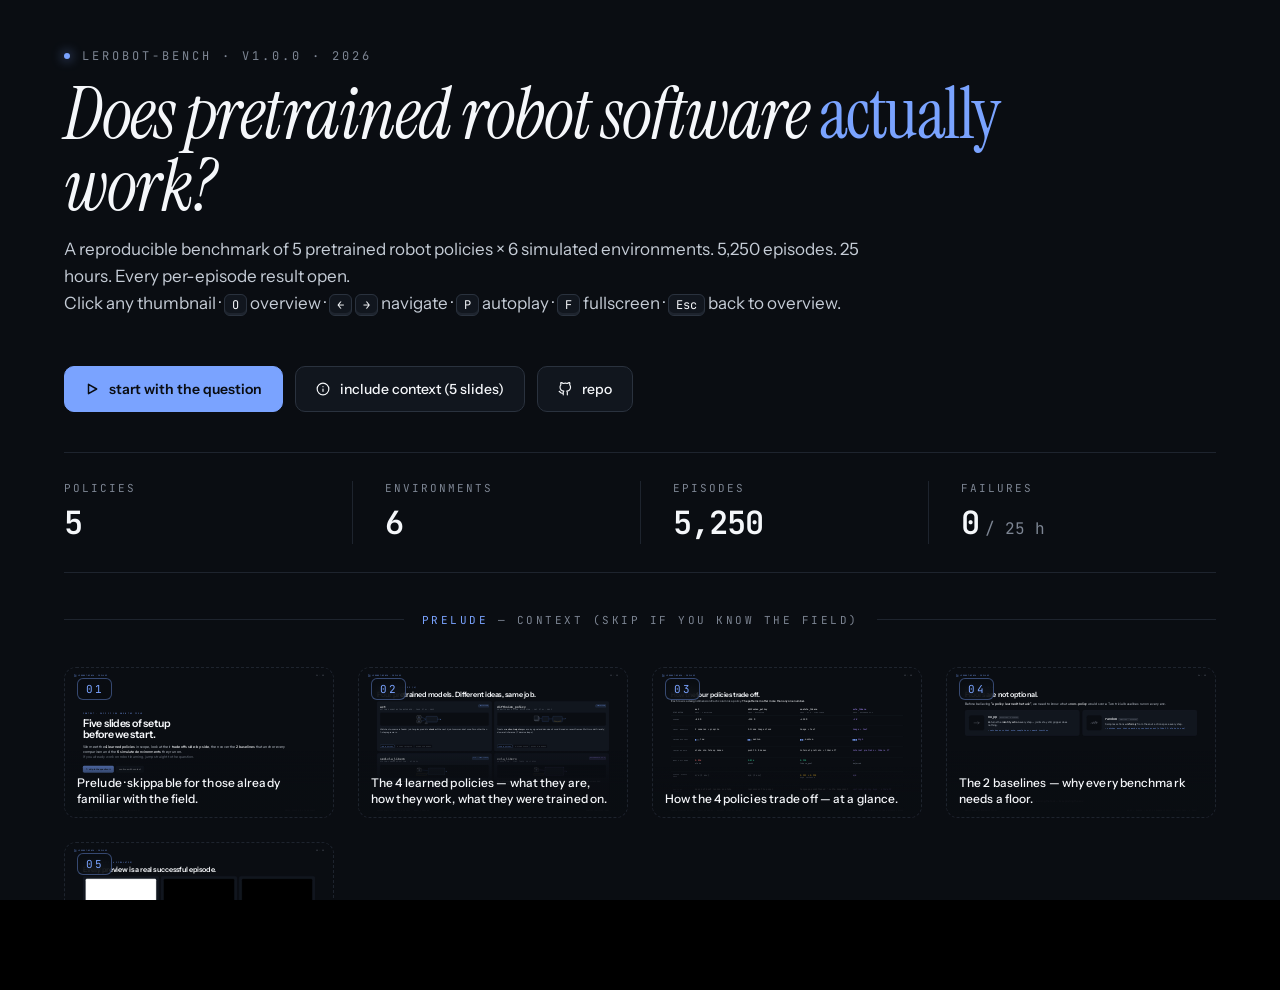
==== paper/deck/index.html @ 55d5fbb3 "docs(deck,site): apply corrected-facts ledger to public deck + site Reframe and correct claim-level " ====
<!doctype html>
<html lang="en">
<head>
<meta charset="utf-8">
<meta name="viewport" content="width=1920, initial-scale=1">
<title>lerobot-bench v1 — does pretrained robot software actually work?</title>
<meta name="description" content="A reproducible benchmark of 5 pretrained robot policies × 6 simulated environments. 5,250 episodes, 25 hours, every per-episode result open.">
<link rel="icon" href="../../docs/assets/mark.svg">
<link rel="preconnect" href="https://fonts.googleapis.com">
<link rel="preconnect" href="https://fonts.gstatic.com" crossorigin>
<link href="https://fonts.googleapis.com/css2?family=Instrument+Sans:ital,wght@0,400..700;1,400..700&family=Instrument+Serif:ital@0;1&family=JetBrains+Mono:wght@400;500;700&display=swap" rel="stylesheet">
<style>
:root{
  --bg:#0a0d12;--ink:#f5f7fa;--dim:#c5ccd6;--mute:#7d8593;
  --line:#1e242e;--line-2:#2a323e;--panel:#11161e;--panel-2:#161c26;
  --accent:#7aa3ff;--accent-soft:#5b8def;
  --ok:#34d399;--warm:#fbbf24;--fail:#f87171;--defer:#a78bfa;
  --sans:'Instrument Sans','Helvetica Neue',Arial,sans-serif;
  --serif:'Instrument Serif','Cambria',Georgia,serif;
  --mono:'JetBrains Mono','SFMono-Regular',Menlo,monospace;
}
*{box-sizing:border-box;margin:0;padding:0;-webkit-font-smoothing:antialiased;text-rendering:optimizeLegibility;}
html,body{background:#000;color:var(--ink);font-family:var(--sans);overflow:hidden;height:100%;font-weight:400;}
body{display:flex;align-items:center;justify-content:center;}

/* ============================ OVERVIEW ============================ */
#overview{position:fixed;inset:0;background:var(--bg);overflow:auto;z-index:1000;padding:48px 64px 96px;display:flex;flex-direction:column;gap:40px;}
#overview.hidden{display:none;}
.ov-head{display:flex;align-items:flex-end;justify-content:space-between;gap:48px;flex-wrap:wrap;}
.ov-head .left{display:flex;flex-direction:column;gap:14px;max-width:980px;}
.ov-eyebrow{font-family:var(--mono);font-size:12px;letter-spacing:3px;text-transform:uppercase;color:var(--mute);display:flex;align-items:center;gap:12px;}
.ov-eyebrow .dot{width:6px;height:6px;border-radius:50%;background:var(--accent);box-shadow:0 0 12px var(--accent);}
.ov-h1{font-family:var(--serif);font-style:italic;font-weight:400;font-size:72px;line-height:1.0;letter-spacing:-1.5px;color:var(--ink);}
.ov-h1 .em{font-style:normal;color:var(--accent);}
.ov-sub{font-size:17px;color:var(--dim);line-height:1.6;max-width:820px;}
.ov-sub kbd{font-family:var(--mono);font-size:12px;padding:2px 7px;border-radius:6px;border:1px solid var(--line-2);background:var(--panel);color:var(--ink);box-shadow:inset 0 -2px 0 var(--line);}
.ov-actions{display:flex;gap:12px;align-items:center;flex-wrap:wrap;}
.ov-actions .btn{font-family:var(--sans);font-weight:500;font-size:14px;padding:13px 20px;border-radius:10px;border:1px solid var(--line-2);background:var(--panel);color:var(--ink);cursor:pointer;display:inline-flex;align-items:center;gap:10px;transition:all .15s ease;text-decoration:none;}
.ov-actions .btn:hover{border-color:var(--accent);background:var(--panel-2);}
.ov-actions .btn.primary{background:var(--accent);border-color:var(--accent);color:#0a0d12;font-weight:600;}
.ov-actions .btn.primary:hover{background:#a3c0ff;border-color:#a3c0ff;}
.ov-actions .btn svg{width:14px;height:14px;}
.ov-meta{display:grid;grid-template-columns:repeat(4,minmax(0,1fr));gap:0;border-top:1px solid var(--line);border-bottom:1px solid var(--line);padding:28px 0;}
.ov-meta .cell{padding:0 32px;border-left:1px solid var(--line);display:flex;flex-direction:column;gap:6px;}
.ov-meta .cell:first-child{border-left:0;padding-left:0;}
.ov-meta .k{font-family:var(--mono);font-size:11px;letter-spacing:2px;text-transform:uppercase;color:var(--mute);}
.ov-meta .v{font-family:var(--mono);font-size:32px;font-weight:600;color:var(--ink);font-feature-settings:"tnum";letter-spacing:-1px;}
.ov-meta .v .unit{font-size:16px;color:var(--mute);font-weight:400;margin-left:6px;letter-spacing:0;}
.ov-section{display:flex;align-items:center;gap:18px;font-family:var(--mono);font-size:11px;letter-spacing:2.5px;text-transform:uppercase;color:var(--mute);}
.ov-section::before,.ov-section::after{content:"";flex:1;height:1px;background:var(--line);}
.ov-section .opt{color:var(--accent);}
.ov-grid{display:grid;grid-template-columns:repeat(5,minmax(0,1fr));gap:24px;align-content:start;}
@media (max-width:1500px){.ov-grid{grid-template-columns:repeat(4,minmax(0,1fr));}}
@media (max-width:1180px){.ov-grid{grid-template-columns:repeat(3,minmax(0,1fr));}}
@media (max-width: 820px){.ov-grid{grid-template-columns:repeat(2,minmax(0,1fr));}}
.ov-cell{position:relative;aspect-ratio:16/9;border:1px solid var(--line);border-radius:12px;overflow:hidden;background:var(--bg);cursor:pointer;padding:0;transition:transform .25s cubic-bezier(.16,1,.3,1),border-color .2s ease,box-shadow .25s ease;display:block;font-family:var(--sans);text-align:left;color:inherit;}
.ov-cell:hover{transform:translateY(-3px);border-color:var(--accent);box-shadow:0 12px 32px rgba(122,163,255,.16);}
.ov-cell:focus-visible{outline:2px solid var(--accent);outline-offset:3px;}
.ov-cell.context{border-style:dashed;}
.ov-cell.rigor{border-color:rgba(251,191,36,.45);}
.ov-frame{position:absolute;inset:0;overflow:hidden;background:var(--bg);}
.ov-inner{width:1920px;height:1080px;transform-origin:top left;pointer-events:none;will-change:transform;}
.ov-tag{position:absolute;top:10px;left:12px;z-index:2;font-family:var(--mono);font-size:11px;letter-spacing:1.5px;color:var(--ink);background:rgba(10,13,18,.78);backdrop-filter:blur(6px);padding:3px 8px;border-radius:6px;border:1px solid rgba(255,255,255,.08);}
.ov-cell.context .ov-tag{color:var(--accent);border-color:rgba(122,163,255,.4);}
.ov-cell.rigor .ov-tag{color:var(--warm);border-color:rgba(251,191,36,.4);}
.ov-cap{position:absolute;bottom:0;left:0;right:0;z-index:2;font-family:var(--sans);font-size:12px;color:var(--ink);background:linear-gradient(180deg,transparent,rgba(10,13,18,.92) 50%);padding:24px 12px 10px;line-height:1.35;letter-spacing:.1px;font-weight:500;}

/* ============================ STAGE ============================ */
#stage{position:relative;width:1920px;height:1080px;transform-origin:center center;background:var(--bg);overflow:hidden;}
.slide{position:absolute;inset:0;padding:96px 128px 112px;display:none;flex-direction:column;animation:fadeIn .4s cubic-bezier(.16,1,.3,1);}
.slide.active{display:flex;}
.slide.center{justify-content:center;}
.slide.dark{background:#000;}
@keyframes fadeIn{from{opacity:0;transform:translateY(8px);}to{opacity:1;transform:none;}}

/* chrome */
.chrome{position:absolute;top:44px;left:64px;right:64px;display:flex;align-items:center;justify-content:space-between;font-family:var(--mono);font-size:12px;color:var(--mute);letter-spacing:2px;text-transform:uppercase;z-index:5;}
.chrome .brand{display:flex;align-items:center;gap:10px;color:var(--dim);}
.chrome .brand svg{width:20px;height:20px;}
.chrome .num{font-family:var(--mono);font-size:12px;color:var(--mute);letter-spacing:2px;font-feature-settings:"tnum";}
.chrome .num .of{color:var(--line-2);margin:0 6px;}
.chrome.context .brand{color:var(--accent);}
.chrome.rigor .brand{color:var(--warm);}

/* type */
.eyebrow{font-family:var(--mono);font-size:13px;letter-spacing:4px;text-transform:uppercase;color:var(--mute);}
.eyebrow.accent{color:var(--accent);}
.eyebrow.warm{color:var(--warm);}
.h-mega{font-family:var(--serif);font-weight:400;font-style:italic;font-size:172px;line-height:.98;letter-spacing:-3px;color:var(--ink);}
.h-mega .em{font-style:normal;color:var(--accent);}
.h-1{font-family:var(--sans);font-weight:600;font-size:96px;line-height:1.03;letter-spacing:-2.5px;color:var(--ink);}
.h-2{font-family:var(--sans);font-weight:600;font-size:68px;line-height:1.08;letter-spacing:-1.5px;color:var(--ink);}
.h-3{font-family:var(--sans);font-weight:600;font-size:44px;line-height:1.15;letter-spacing:-.8px;color:var(--ink);}
.body{font-family:var(--sans);font-weight:400;font-size:24px;line-height:1.5;color:var(--dim);max-width:1200px;}
.body-lg{font-family:var(--sans);font-weight:400;font-size:32px;line-height:1.4;color:var(--dim);max-width:1500px;}
.accent{color:var(--accent);}
.warm{color:var(--warm);}
.ink{color:var(--ink);font-weight:500;}
em{color:var(--ink);font-style:normal;font-weight:500;}
.mono{font-family:var(--mono);font-feature-settings:"tnum";}
.serif-it{font-family:var(--serif);font-style:italic;font-weight:400;}

.stat-mega{font-family:var(--mono);font-size:240px;font-weight:600;line-height:.92;letter-spacing:-8px;font-feature-settings:"tnum";color:var(--ink);}
.stat-mega.fail{color:var(--fail);}
.stat-mega.ok{color:var(--ok);}

/* paired */
.pair{display:grid;grid-template-columns:1fr 1fr;gap:48px;flex:1;align-items:center;margin-top:28px;min-height:0;}
.pair .card{display:flex;flex-direction:column;align-items:center;gap:14px;min-width:0;}
.pair .card .vid-wrap,.pair .card .img-wrap{width:100%;max-width:440px;aspect-ratio:1;border-radius:14px;border:1px solid var(--line-2);background:#000;overflow:hidden;display:flex;}
.pair .card .vid-wrap.light,.pair .card .img-wrap.light{background:#fff;}
.pair .card video,.pair .card img{width:100%;height:100%;object-fit:cover;image-rendering:pixelated;image-rendering:-moz-crisp-edges;}
.pair .card .verdict{font-family:var(--mono);font-size:17px;letter-spacing:2.5px;text-transform:uppercase;color:var(--mute);}
.pair .card .verdict.ok{color:var(--ok);}
.pair .card .verdict.fail{color:var(--fail);}
.pair .card .meta{font-family:var(--mono);font-size:12px;color:var(--mute);letter-spacing:1.5px;text-align:center;}
.pair .card .stat{font-family:var(--mono);font-size:64px;font-weight:600;line-height:1;font-feature-settings:"tnum";letter-spacing:-1.5px;}
.pair .card .stat.ok{color:var(--ok);}
.pair .card .stat.fail{color:var(--fail);}

/* matrix */
.matrix-wrap{display:flex;flex:1;align-items:flex-start;gap:56px;margin-top:20px;min-height:0;}
.matrix{display:grid;grid-template-columns:230px repeat(6,80px);gap:7px;align-items:center;}
.matrix .row-label{font-family:var(--mono);font-size:14px;color:var(--dim);text-align:right;padding-right:10px;}
.matrix .col-label{font-family:var(--mono);font-size:11px;color:var(--mute);letter-spacing:1px;writing-mode:vertical-rl;transform:rotate(180deg);text-align:left;height:120px;}
.matrix .c{height:74px;border-radius:6px;background:var(--line);display:flex;align-items:center;justify-content:center;font-family:var(--mono);font-size:16px;font-weight:600;color:var(--bg);font-feature-settings:"tnum";}
.matrix .c.on{background:var(--accent);color:#0a0d12;}
.matrix .c.def{background:var(--defer);color:#0a0d12;font-size:10px;letter-spacing:1.5px;}
.matrix .c.ok{background:var(--ok);color:#0a0d12;}
.matrix .c.warm{background:var(--warm);color:#0a0d12;}
.matrix .c.fail{background:var(--fail);color:#fff;}
.matrix-key{display:flex;flex-direction:column;gap:9px;font-family:var(--mono);font-size:11px;color:var(--mute);letter-spacing:1.5px;text-transform:uppercase;}
.matrix-key .sw{display:inline-block;width:14px;height:14px;border-radius:3px;vertical-align:-2px;margin-right:8px;}

/* policy-as-function flow */
.flow{display:flex;align-items:center;justify-content:center;gap:18px;margin-top:36px;flex:1;min-height:0;}
.flow .step{display:flex;flex-direction:column;align-items:center;gap:14px;flex:0 0 240px;}
.flow .step .box{width:240px;height:180px;border:1px solid var(--line-2);border-radius:16px;background:var(--panel);display:flex;align-items:center;justify-content:center;position:relative;overflow:hidden;}
.flow .step .box svg{width:110px;height:110px;}
.flow .step .lbl{font-family:var(--mono);font-size:13px;color:var(--mute);letter-spacing:2px;text-transform:uppercase;}
.flow .step .sub{font-family:var(--mono);font-size:11px;color:var(--mute);letter-spacing:1.5px;}
.flow .arrow{font-family:var(--mono);font-size:32px;color:var(--accent);font-weight:300;}

/* code */
pre.code{font-family:var(--mono);font-size:20px;line-height:1.6;color:var(--dim);background:var(--panel);border:1px solid var(--line-2);border-radius:14px;padding:32px 40px;margin-top:24px;}
pre.code .k{color:var(--accent);}
pre.code .s{color:var(--ok);}
pre.code .c{color:var(--mute);font-style:italic;}
pre.code .v{color:var(--ink);}

/* tiles */
.tiles{display:grid;grid-template-columns:repeat(4,1fr);gap:20px;margin-top:36px;flex:1;align-content:start;min-height:0;}
.tile{background:var(--panel);border:1px solid var(--line-2);border-radius:16px;padding:30px 24px;display:flex;flex-direction:column;gap:14px;min-height:300px;transition:border-color .2s ease,transform .2s ease;}
.tile:hover{border-color:var(--accent);transform:translateY(-2px);}
.tile .icon{width:44px;height:44px;border-radius:12px;background:rgba(122,163,255,.12);border:1px solid rgba(122,163,255,.32);display:flex;align-items:center;justify-content:center;}
.tile .icon svg{width:22px;height:22px;color:var(--accent);}
.tile .name{font-family:var(--sans);font-size:21px;font-weight:600;color:var(--ink);line-height:1.2;}
.tile .desc{font-family:var(--sans);font-size:15px;color:var(--dim);line-height:1.55;}
.tile .url{font-family:var(--mono);font-size:13px;color:var(--accent);word-break:break-all;margin-top:auto;letter-spacing:.2px;}

/* foot */
.foot{position:absolute;bottom:48px;left:128px;right:128px;display:flex;justify-content:space-between;align-items:baseline;gap:24px;font-family:var(--mono);font-size:12px;color:var(--mute);letter-spacing:1px;padding-top:14px;border-top:1px solid var(--line);text-transform:uppercase;}
.foot .src{color:var(--mute);text-align:right;}

/* three-card */
.three{display:grid;grid-template-columns:repeat(3,1fr);gap:24px;margin-top:36px;flex:1;align-content:start;min-height:0;}
.three .item{display:flex;flex-direction:column;gap:12px;padding:28px 24px;background:var(--panel);border:1px solid var(--line);border-radius:14px;}
.three .item .n{font-family:var(--mono);font-size:12px;letter-spacing:3px;color:var(--accent);}
.three .item h4{font-family:var(--sans);font-size:26px;font-weight:600;color:var(--ink);line-height:1.18;letter-spacing:-.4px;}
.three .item p{font-family:var(--sans);font-size:16px;color:var(--dim);line-height:1.55;}

/* delta-table */
.delta-table{margin-top:24px;width:100%;border-collapse:collapse;}
.delta-table th{font-family:var(--mono);font-size:12px;color:var(--mute);letter-spacing:2px;text-transform:uppercase;text-align:left;padding:12px 18px;border-bottom:1px solid var(--line);font-weight:400;}
.delta-table th:last-child{text-align:right;}
.delta-table td{font-family:var(--mono);font-size:26px;color:var(--ink);padding:14px 18px;border-bottom:1px solid var(--line);font-feature-settings:"tnum";}
.delta-table td.policy{font-family:var(--mono);font-size:19px;color:var(--dim);}
.delta-table td.paper{color:var(--mute);}
.delta-table td.measured{font-weight:600;}
.delta-table td.measured.bad{color:var(--fail);}
.delta-table td.measured.warn{color:var(--warm);}
.delta-table td.measured.ok{color:var(--ok);}
.delta-table td.delta{font-family:var(--mono);font-size:19px;text-align:right;color:var(--mute);}
.delta-table tr:last-child td{border:0;}

/* controls */
#controls{position:fixed;bottom:14px;left:50%;transform:translateX(-50%);display:flex;gap:4px;align-items:center;background:rgba(10,13,18,.92);border:1px solid var(--line-2);border-radius:999px;padding:6px 10px;font-family:var(--mono);font-size:12px;color:var(--mute);z-index:100;backdrop-filter:blur(10px);}
#controls.hidden{display:none;}
#controls button{background:transparent;border:0;color:var(--mute);cursor:pointer;font-family:var(--mono);font-size:12px;padding:6px 10px;border-radius:999px;display:inline-flex;align-items:center;gap:6px;line-height:1;}
#controls button:hover{color:var(--ink);background:rgba(255,255,255,.05);}
#controls button.on{color:var(--accent);}
#controls .counter{color:var(--ink);padding:0 12px;font-feature-settings:"tnum";letter-spacing:1px;min-width:64px;text-align:center;}
#controls .sep{color:var(--line-2);}
#progress{position:fixed;top:0;left:0;height:2px;background:var(--accent);width:0%;transition:width .3s ease;z-index:101;}
#progress.hidden{display:none;}

/* fig embed */
.fig-embed{display:flex;flex:1;align-items:center;justify-content:center;margin-top:20px;background:#fafafa;border-radius:14px;padding:20px;overflow:hidden;min-height:0;}
.fig-embed img{max-width:100%;max-height:100%;object-fit:contain;}
.hero-single{flex:1;display:flex;align-items:center;justify-content:center;margin-top:20px;min-height:0;}
.hero-single img,.hero-single video{max-height:100%;max-width:100%;object-fit:contain;border-radius:14px;border:1px solid var(--line-2);image-rendering:pixelated;image-rendering:-moz-crisp-edges;}

/* terminal */
.term{background:#000;border:1px solid var(--line-2);border-radius:14px;font-family:var(--mono);font-size:20px;color:var(--ink);padding:28px 36px;margin-top:24px;}
.term .prompt{color:var(--accent);}
.term .comment{color:var(--mute);}
.term .ok{color:var(--ok);}
.term .line{margin:5px 0;line-height:1.5;}

/* split */
.split{display:grid;grid-template-columns:440px 1fr;gap:48px;flex:1;align-items:center;margin-top:24px;min-height:0;}
.split.wide{grid-template-columns:480px 1fr;}
.split .imcard{display:flex;flex-direction:column;align-items:center;gap:12px;min-width:0;}
.split .imcard .vid-wrap,.split .imcard .img-wrap{width:100%;aspect-ratio:1;border-radius:14px;border:1px solid var(--line-2);background:#000;overflow:hidden;display:flex;}
.split .imcard .vid-wrap.light,.split .imcard .img-wrap.light{background:#fff;}
.split .imcard video,.split .imcard img{width:100%;height:100%;object-fit:cover;image-rendering:pixelated;image-rendering:-moz-crisp-edges;}
.split .imcard .meta{font-family:var(--mono);font-size:12px;color:var(--mute);letter-spacing:1.5px;text-align:center;}
.split .body-block{display:flex;flex-direction:column;gap:18px;min-width:0;}
.split .bug{display:flex;flex-direction:column;gap:4px;}
.split .bug .lab{font-family:var(--mono);font-size:11px;letter-spacing:2.5px;text-transform:uppercase;}
.split .bug .lab.ok{color:var(--ok);}
.split .bug .lab.fail{color:var(--fail);}
.split .bug p{font-family:var(--sans);font-size:18px;color:var(--dim);line-height:1.5;}

/* cold open atmospheric */
.cold-bg{position:absolute;inset:0;display:grid;grid-template-columns:repeat(6,1fr);grid-template-rows:repeat(3,1fr);opacity:.09;pointer-events:none;z-index:0;}
.cold-bg img,.cold-bg video{width:100%;height:100%;object-fit:cover;image-rendering:pixelated;image-rendering:-moz-crisp-edges;filter:grayscale(.7) contrast(1.05);}
.cold-content{position:relative;z-index:1;}

.title-block{display:flex;flex-direction:column;gap:14px;flex:0 0 auto;}
.title-block .eyebrow{margin-bottom:4px;}

/* ======================= CONTEXT POLICY/ENV CARDS ======================= */
.cards-grid{display:grid;gap:18px;flex:1;align-content:start;min-height:0;}
.cards-grid.cols-2{grid-template-columns:repeat(2,1fr);}
.cards-grid.cols-3{grid-template-columns:repeat(3,1fr);}

/* policy-card (richer than card-x): top-row svg + body + footer specs */
.pcard{
  display:flex;flex-direction:column;gap:12px;
  padding:24px 22px;background:var(--panel);border:1px solid var(--line);border-radius:14px;
  min-height:0;
}
.pcard .pcard-top{display:flex;align-items:flex-start;justify-content:space-between;gap:12px;}
.pcard .pcard-top .label{display:flex;flex-direction:column;gap:4px;}
.pcard .name{font-family:var(--mono);font-size:21px;color:var(--ink);font-weight:600;letter-spacing:-.2px;}
.pcard .sub{font-family:var(--mono);font-size:11px;color:var(--mute);letter-spacing:1.5px;text-transform:uppercase;}
.pcard .tag{font-family:var(--mono);font-size:9px;letter-spacing:1.5px;text-transform:uppercase;padding:3px 7px;border-radius:4px;background:rgba(122,163,255,.12);color:var(--accent);border:1px solid rgba(122,163,255,.3);white-space:nowrap;}
.pcard .tag.def{background:rgba(167,139,250,.12);color:var(--defer);border-color:rgba(167,139,250,.3);}
.pcard .tag.base{background:rgba(125,133,147,.12);color:var(--mute);border-color:rgba(125,133,147,.3);}
.pcard .arch{
  display:flex;align-items:center;justify-content:center;gap:8px;
  background:var(--bg);border:1px solid var(--line);border-radius:10px;
  padding:10px 14px;height:96px;
}
.pcard .arch svg{height:100%;width:auto;max-width:100%;}
.pcard p{font-family:var(--sans);font-size:15px;color:var(--dim);line-height:1.5;}
.pcard p .ink{color:var(--ink);font-weight:500;}
.pcard .specs{display:flex;gap:8px;flex-wrap:wrap;margin-top:auto;}
.pcard .specs span{font-family:var(--mono);font-size:10px;color:var(--mute);letter-spacing:1px;padding:3px 8px;border-radius:4px;background:var(--bg);border:1px solid var(--line);}
.pcard .specs span.hi{color:var(--accent);border-color:rgba(122,163,255,.3);}

/* baseline card — simpler, no arch diagram */
.bcard{
  display:flex;gap:24px;align-items:center;
  padding:32px 28px;background:var(--panel);border:1px solid var(--line);border-radius:14px;
}
.bcard .icon{
  flex:0 0 110px;height:110px;border-radius:14px;background:var(--bg);
  display:flex;align-items:center;justify-content:center;border:1px solid var(--line);
}
.bcard .icon svg{width:64px;height:64px;color:var(--mute);}
.bcard .right{display:flex;flex-direction:column;gap:8px;min-width:0;}
.bcard .top{display:flex;align-items:baseline;gap:12px;flex-wrap:wrap;}
.bcard .name{font-family:var(--mono);font-size:24px;color:var(--ink);font-weight:600;}
.bcard .tag{font-family:var(--mono);font-size:9px;letter-spacing:1.5px;text-transform:uppercase;padding:2px 7px;border-radius:4px;background:rgba(125,133,147,.15);color:var(--mute);border:1px solid rgba(125,133,147,.3);}
.bcard p{font-family:var(--sans);font-size:18px;color:var(--dim);line-height:1.5;max-width:760px;}
.bcard .why{font-family:var(--mono);font-size:13px;color:var(--accent);letter-spacing:.3px;}

/* env card — video + below text */
.ecard{
  display:flex;flex-direction:column;gap:10px;
  padding:18px 18px;background:var(--panel);border:1px solid var(--line);border-radius:14px;
  min-height:0;
}
.ecard .vid-thumb{width:100%;aspect-ratio:1;border-radius:10px;border:1px solid var(--line-2);background:#000;overflow:hidden;display:flex;}
.ecard .vid-thumb.light{background:#fff;}
.ecard .vid-thumb video,.ecard .vid-thumb img{width:100%;height:100%;object-fit:cover;image-rendering:pixelated;image-rendering:-moz-crisp-edges;}
.ecard .head{display:flex;align-items:baseline;justify-content:space-between;gap:8px;}
.ecard .name{font-family:var(--mono);font-size:18px;color:var(--ink);font-weight:600;letter-spacing:-.2px;}
.ecard .meta{font-family:var(--mono);font-size:10px;color:var(--mute);letter-spacing:1.5px;text-transform:uppercase;}
.ecard p{font-family:var(--sans);font-size:14px;color:var(--dim);line-height:1.5;}
.ecard p .ink{color:var(--ink);font-weight:500;}

/* methodology audit list */
.audit-list{display:flex;flex-direction:column;gap:10px;flex:1;align-content:start;min-height:0;overflow:hidden;}
.audit{
  display:flex;gap:14px;align-items:flex-start;
  padding:14px 18px;background:var(--panel);border:1px solid var(--line);border-radius:12px;
}
.audit .glyph{
  flex:0 0 28px;height:28px;border-radius:50%;display:flex;align-items:center;justify-content:center;
  font-family:var(--mono);font-size:15px;font-weight:600;margin-top:2px;
}
.audit.ok .glyph{background:rgba(52,211,153,.15);color:var(--ok);border:1px solid rgba(52,211,153,.3);}
.audit.warn .glyph{background:rgba(251,191,36,.15);color:var(--warm);border:1px solid rgba(251,191,36,.3);}
.audit .body-block{flex:1;min-width:0;display:flex;flex-direction:column;gap:3px;}
.audit .lab{font-family:var(--mono);font-size:10px;letter-spacing:1.8px;text-transform:uppercase;color:var(--mute);}
.audit h5{font-family:var(--sans);font-size:16px;color:var(--ink);font-weight:600;line-height:1.22;}
.audit p{font-family:var(--sans);font-size:13px;color:var(--dim);line-height:1.45;}

/* scatter */
.scatter-wrap{display:flex;flex:1;align-items:center;justify-content:center;margin-top:20px;min-height:0;}

/* ============ tradeoff comparison table (slide C3) ============ */
.tradeoff-table{
  margin-top:20px;width:100%;border-collapse:separate;border-spacing:0;
  font-family:var(--mono);flex:1;min-height:0;
  table-layout:fixed;
}
.tradeoff-table thead th{
  font-weight:400;letter-spacing:1.5px;text-transform:uppercase;color:var(--mute);
  padding:14px 14px;border-bottom:1px solid var(--line-2);text-align:left;font-size:11px;
  vertical-align:bottom;
}
.tradeoff-table thead th.dim-h{width:160px;}
.tradeoff-table thead th.policy-h{
  color:var(--ink);font-family:var(--mono);font-weight:600;font-size:15px;letter-spacing:-.2px;
  text-transform:none;
}
.tradeoff-table thead th.policy-h .y{color:var(--mute);font-weight:400;font-size:10px;letter-spacing:1.5px;text-transform:uppercase;display:block;margin-top:4px;}
.tradeoff-table thead th.policy-h.def{color:var(--defer);}
.tradeoff-table tbody td{
  padding:14px 14px;border-bottom:1px solid var(--line);
  font-size:15px;color:var(--ink);font-family:var(--mono);vertical-align:top;
}
.tradeoff-table tbody td.dim{
  color:var(--mute);font-size:10px;letter-spacing:2px;text-transform:uppercase;
  font-family:var(--mono);padding-top:18px;
}
.tradeoff-table tbody td .num{font-family:var(--mono);font-feature-settings:"tnum";}
.tradeoff-table tbody td .lo{color:var(--mute);font-size:13px;display:block;margin-top:2px;}
.tradeoff-table tbody td.v-ok{color:var(--ok);}
.tradeoff-table tbody td.v-warm{color:var(--warm);}
.tradeoff-table tbody td.v-fail{color:var(--fail);}
.tradeoff-table tbody td.v-def{color:var(--defer);font-style:italic;}
.tradeoff-table tbody td.v-mute{color:var(--mute);font-style:italic;}
.tradeoff-table tbody tr:last-child td{border:0;}

/* cost bars in the tradeoff table */
.cost-bar{display:inline-flex;gap:3px;vertical-align:middle;margin-right:8px;}
.cost-bar i{width:8px;height:14px;border-radius:1px;background:var(--line-2);}
.cost-bar i.on{background:var(--accent);}
</style>
</head>
<body>

<!--
  ╔══════════════════════════════════════════════════════════════════════════╗
  ║  REUSABLE POLICY-DIAGRAM PRIMITIVES                                       ║
  ║  See docs/POLICY_DIAGRAM_GUIDE.md for how to add a new policy.            ║
  ║  Each symbol below has its own viewBox; use it via <use href="#prim-X"   ║
  ║  x=… y=… width=… height=…/>.                                              ║
  ╚══════════════════════════════════════════════════════════════════════════╝
-->
<svg style="position:absolute;width:0;height:0;overflow:hidden" aria-hidden="true">
  <defs>
    <marker id="pa" viewBox="0 0 8 8" refX="5" refY="4" markerWidth="6" markerHeight="6" orient="auto">
      <path d="M0 0L8 4L0 8z" fill="#7aa3ff"/>
    </marker>

    <!-- camera (single eye) — input modality: vision -->
    <symbol id="prim-camera" viewBox="0 0 50 50">
      <g stroke="#c5ccd6" stroke-width="1.6" fill="none" stroke-linecap="round" stroke-linejoin="round">
        <rect x="3" y="10" width="44" height="32" rx="4"/>
        <path d="M16 10l3-5h12l3 5"/>
        <circle cx="25" cy="26" r="7"/>
        <circle cx="25" cy="26" r="3.5" fill="#7aa3ff" stroke="none"/>
      </g>
    </symbol>

    <!-- camera stack (3 stacked frames) — vision with temporal window -->
    <symbol id="prim-camera-stack" viewBox="0 0 50 50">
      <g stroke="#c5ccd6" stroke-width="1.4" fill="#11161e">
        <rect x="14" y="14" width="32" height="32" rx="3"/>
        <rect x="10" y="10" width="32" height="32" rx="3"/>
        <rect x="6"  y="6"  width="32" height="32" rx="3"/>
      </g>
      <circle cx="22" cy="22" r="4" fill="#7aa3ff" stroke="none"/>
    </symbol>

    <!-- language bubble — modality: NL goal -->
    <symbol id="prim-language" viewBox="0 0 100 24">
      <rect x="0" y="0" width="100" height="24" rx="6" fill="#11161e" stroke="#fbbf24" stroke-width="1.2"/>
      <text x="50" y="16" text-anchor="middle" font-family="Instrument Serif" font-size="11" fill="#fbbf24" font-style="italic">"task instruction"</text>
    </symbol>

    <!-- generic transformer block (encoder + decoder) -->
    <symbol id="prim-transformer" viewBox="0 0 120 60">
      <rect x="0" y="0" width="120" height="60" rx="9" fill="#11161e" stroke="#7aa3ff" stroke-width="1.4"/>
      <text x="60" y="26" text-anchor="middle" font-family="Instrument Sans" font-size="13" font-weight="600" fill="#f5f7fa">transformer</text>
      <text x="60" y="44" text-anchor="middle" font-family="JetBrains Mono" font-size="10" fill="#c5ccd6">enc + dec</text>
    </symbol>

    <!-- VLA block (ViT + LM + action head) -->
    <symbol id="prim-vit-lm" viewBox="0 0 160 70">
      <rect x="0" y="0" width="160" height="70" rx="10" fill="#11161e" stroke="#7aa3ff" stroke-width="1.4"/>
      <text x="80" y="30" text-anchor="middle" font-family="Instrument Sans" font-size="14" font-weight="600" fill="#f5f7fa">VLA</text>
      <text x="80" y="50" text-anchor="middle" font-family="JetBrains Mono" font-size="9" fill="#7d8593">ViT + LM + action head</text>
    </symbol>

    <!-- VLA block — large variant (use for XVLA, pi-family) -->
    <symbol id="prim-vit-lm-lg" viewBox="0 0 180 80">
      <rect x="0" y="0" width="180" height="80" rx="12" fill="#11161e" stroke="#a78bfa" stroke-width="1.6"/>
      <text x="90" y="34" text-anchor="middle" font-family="Instrument Sans" font-size="16" font-weight="700" fill="#f5f7fa">VLA-XL</text>
      <text x="90" y="54" text-anchor="middle" font-family="JetBrains Mono" font-size="9" fill="#a78bfa">larger backbone</text>
      <text x="90" y="70" text-anchor="middle" font-family="JetBrains Mono" font-size="8" fill="#7d8593">action head w/ chunked layout</text>
    </symbol>

    <!-- diffusion conditional U-Net with denoise loop -->
    <symbol id="prim-diffusion" viewBox="0 0 110 64">
      <rect x="0" y="0" width="110" height="64" rx="9" fill="#11161e" stroke="#7aa3ff" stroke-width="1.4"/>
      <text x="55" y="24" text-anchor="middle" font-family="Instrument Sans" font-size="12" font-weight="600" fill="#f5f7fa">cond. U-Net</text>
      <text x="55" y="40" text-anchor="middle" font-family="JetBrains Mono" font-size="9" fill="#7d8593">denoise · T steps</text>
      <path d="M12 52 Q55 64 98 52" stroke="#fbbf24" stroke-width="1.4" fill="none" marker-end="url(#pa)"/>
    </symbol>

    <!-- action chunk output -->
    <symbol id="prim-action-chunk" viewBox="0 0 70 36">
      <g font-family="JetBrains Mono" font-size="13" fill="#7aa3ff">
        <text x="2" y="16">a₁</text>
        <text x="20" y="16">a₂</text>
        <text x="38" y="16">…</text>
        <text x="52" y="16">aₖ</text>
      </g>
      <text x="35" y="32" text-anchor="middle" font-family="JetBrains Mono" font-size="9" fill="#7d8593">chunk</text>
    </symbol>

    <!-- action trajectory output -->
    <symbol id="prim-action-traj" viewBox="0 0 50 36">
      <text x="25" y="16" text-anchor="middle" font-family="JetBrains Mono" font-size="13" fill="#7aa3ff">a₁..ₖ</text>
      <text x="25" y="32" text-anchor="middle" font-family="JetBrains Mono" font-size="9" fill="#7d8593">trajectory</text>
    </symbol>

    <!-- proprioception input (joint angles) -->
    <symbol id="prim-proprio" viewBox="0 0 60 30">
      <g stroke="#c5ccd6" stroke-width="1.4" fill="none" stroke-linecap="round">
        <rect x="2" y="12" width="20" height="6" rx="2"/>
        <line x1="26" y1="15" x2="58" y2="15" stroke-dasharray="3 3"/>
      </g>
      <text x="30" y="28" text-anchor="middle" font-family="JetBrains Mono" font-size="9" fill="#7d8593">proprio</text>
    </symbol>

    <!-- brand chrome-mark (chart-bar) — hoisted, reused in .brand headers -->
    <symbol id="chrome-mark" viewBox="0 0 128 128" fill="none" stroke="currentColor" stroke-width="10" stroke-linecap="round" stroke-linejoin="round"><rect x="6" y="6" width="116" height="116" rx="22"/><line x1="34" y1="92" x2="34" y2="74"/><line x1="64" y1="92" x2="64" y2="58"/><line x1="94" y1="92" x2="94" y2="42"/></symbol>
  </defs>
</svg>

<!-- ============================================================== -->
<!-- OVERVIEW -->
<!-- ============================================================== -->
<div id="overview">
  <header class="ov-head">
    <div class="left">
      <div class="ov-eyebrow"><span class="dot"></span>lerobot-bench · v1.0.0 · 2026</div>
      <h1 class="ov-h1">Does pretrained robot software <span class="em">actually</span> work?</h1>
      <div class="ov-sub">
        A reproducible benchmark of 5 pretrained robot policies × 6 simulated environments.
        5,250 episodes. 25 hours. Every per-episode result open.<br>
        Click any thumbnail · <kbd>O</kbd> overview · <kbd>←</kbd> <kbd>→</kbd> navigate · <kbd>P</kbd> autoplay · <kbd>F</kbd> fullscreen · <kbd>Esc</kbd> back to overview.
      </div>
    </div>
    <div class="ov-actions">
      <button class="btn primary" id="enterMainBtn">
        <svg viewBox="0 0 24 24" fill="none" stroke="currentColor" stroke-width="2.5" stroke-linecap="round" stroke-linejoin="round"><polygon points="6 4 20 12 6 20 6 4"/></svg>
        start with the question
      </button>
      <button class="btn" id="enterContextBtn">
        <svg viewBox="0 0 24 24" fill="none" stroke="currentColor" stroke-width="2" stroke-linecap="round" stroke-linejoin="round"><circle cx="12" cy="12" r="10"/><path d="M12 16v-4"/><path d="M12 8h.01"/></svg>
        include context (5 slides)
      </button>
      <a class="btn" href="https://github.com/thrmnn/lerobot-bench" target="_blank" rel="noopener">
        <svg viewBox="0 0 24 24" fill="none" stroke="currentColor" stroke-width="2" stroke-linecap="round" stroke-linejoin="round"><path d="M9 19c-5 1.5-5-2.5-7-3m14 6v-3.87a3.37 3.37 0 0 0-.94-2.61c3.14-.35 6.44-1.54 6.44-7A5.44 5.44 0 0 0 20 4.77 5.07 5.07 0 0 0 19.91 1S18.73.65 16 2.48a13.38 13.38 0 0 0-7 0C6.27.65 5.09 1 5.09 1A5.07 5.07 0 0 0 5 4.77a5.44 5.44 0 0 0-1.5 3.78c0 5.42 3.3 6.61 6.44 7A3.37 3.37 0 0 0 9 18.13V22"/></svg>
        repo
      </a>
    </div>
  </header>

  <div class="ov-meta">
    <div class="cell"><span class="k">policies</span><span class="v">5</span></div>
    <div class="cell"><span class="k">environments</span><span class="v">6</span></div>
    <div class="cell"><span class="k">episodes</span><span class="v">5,250</span></div>
    <div class="cell"><span class="k">failures</span><span class="v">0<span class="unit">/ 25 h</span></span></div>
  </div>

  <div class="ov-section"><span><span class="opt">prelude</span> — context (skip if you know the field)</span></div>
  <div class="ov-grid" id="ovContextGrid"></div>

  <div class="ov-section"><span>the talk</span></div>
  <div class="ov-grid" id="ovMainGrid"></div>

  <div class="ov-section"><span>supplementary — technical depth + outro</span></div>
  <div class="ov-grid" id="ovOutroGrid"></div>
</div>

<!-- ============================================================== -->
<!-- STAGE -->
<!-- ============================================================== -->
<div id="progress" class="hidden"></div>
<div id="stage">

<!-- ===================================================================== -->
<!-- C1 — PRELUDE COVER -->
<!-- ===================================================================== -->
<section class="slide active center" data-section="context" data-cap="Prelude · skippable for those already familiar with the field.">
  <div class="chrome context">
    <div class="brand"><svg viewBox="0 0 128 128"><use href="#chrome-mark"/></svg> lerobot-bench · prelude</div>
    <div class="num">C1<span class="of">/</span>C5</div>
  </div>
  <div style="max-width:1500px;">
    <div class="eyebrow accent" style="margin-bottom:24px;">context · skip if you know the field</div>
    <h1 class="h-1" style="font-size:76px;margin-bottom:32px;">Five slides of setup<br>before we start.</h1>
    <div class="body-lg" style="margin-bottom:48px;font-size:26px;">
      We meet the <span class="ink">4 learned policies</span> in scope, look at their <span class="ink">tradeoffs side-by-side</span>, then cover the <span class="ink">2 baselines</span> that anchor every comparison and the <span class="ink">6 simulated environments</span> they run on.<br>
      <span style="color:var(--mute);">If you already work on robot learning, jump straight to the question.</span>
    </div>
    <div style="display:flex;gap:14px;flex-wrap:wrap;">
      <button onclick="goto('main')" style="border:0;background:var(--accent);color:#0a0d12;padding:14px 22px;border-radius:10px;font-family:var(--sans);font-weight:600;font-size:15px;cursor:pointer;display:inline-flex;align-items:center;gap:10px;">
        <svg viewBox="0 0 24 24" width="14" height="14" fill="none" stroke="currentColor" stroke-width="2.5" stroke-linecap="round" stroke-linejoin="round"><polygon points="6 4 20 12 6 20 6 4"/></svg>
        skip to the question →
      </button>
      <button onclick="show(cur+1)" style="border:1px solid var(--line-2);background:var(--panel);color:var(--ink);padding:14px 22px;border-radius:10px;font-family:var(--sans);font-weight:500;font-size:15px;cursor:pointer;">
        continue with context
      </button>
    </div>
  </div>
  <div class="foot"><span>5 prelude slides → 22 talk slides → 2 supplementary</span><span class="src">press space or → to advance</span></div>
</section>

<!-- ===================================================================== -->
<!-- C2 — THE 4 LEARNED POLICIES -->
<!-- ===================================================================== -->
<section class="slide" data-section="context" data-cap="The 4 learned policies — what they are, how they work, what they were trained on.">
  <div class="chrome context">
    <div class="brand"><svg viewBox="0 0 128 128"><use href="#chrome-mark"/></svg> lerobot-bench · prelude</div>
    <div class="num">C2<span class="of">/</span>C5</div>
  </div>
  <div class="title-block" style="margin-top:32px;">
    <span class="eyebrow accent">the learned policies (4)</span>
    <h2 class="h-2" style="font-size:52px;">Four pretrained models. Different ideas, same job.</h2>
  </div>

  <div class="cards-grid cols-2" style="grid-template-rows:repeat(2,1fr);gap:14px;margin-top:18px;">

    <!-- ACT -->
    <div class="pcard">
      <div class="pcard-top">
        <div class="label">
          <span class="name">act</span>
          <span class="sub">action chunking transformer · zhao et al. 2023</span>
        </div>
        <span class="tag">imitation</span>
      </div>
      <div class="arch">
        <svg viewBox="0 0 320 90" xmlns="http://www.w3.org/2000/svg">
          <g font-family="JetBrains Mono" font-size="10" fill="#7d8593">
            <!-- cameras -->
            <g stroke="#c5ccd6" stroke-width="1.4" fill="none">
              <rect x="6" y="14" width="38" height="26" rx="4"/><circle cx="25" cy="27" r="6"/><circle cx="25" cy="27" r="2.5" fill="#7aa3ff" stroke="none"/>
              <rect x="6" y="50" width="38" height="26" rx="4"/><circle cx="25" cy="63" r="6"/><circle cx="25" cy="63" r="2.5" fill="#7aa3ff" stroke="none"/>
            </g>
            <text x="25" y="86" text-anchor="middle">2 cams</text>
            <line x1="46" y1="27" x2="86" y2="44" stroke="#5b8def" stroke-width="1.2"/><line x1="46" y1="63" x2="86" y2="46" stroke="#5b8def" stroke-width="1.2"/>
            <!-- transformer -->
            <rect x="86" y="20" width="100" height="50" rx="8" fill="#11161e" stroke="#7aa3ff"/>
            <text x="136" y="40" text-anchor="middle" font-size="11" fill="#f5f7fa">transformer</text>
            <text x="136" y="56" text-anchor="middle" font-size="9" fill="#7d8593">enc + dec</text>
            <!-- proprio -->
            <g transform="translate(78,80)" stroke="#c5ccd6" stroke-width="1.2" fill="none">
              <rect x="0" y="-4" width="20" height="8" rx="2"/>
            </g>
            <text x="74" y="86" font-size="9" fill="#7d8593" text-anchor="end">proprio →</text>
            <!-- action chunk -->
            <line x1="186" y1="45" x2="216" y2="45" stroke="#7aa3ff" stroke-width="1.4" marker-end="url(#a1)"/>
            <g font-size="11" fill="#7aa3ff">
              <text x="225" y="36">a₁</text><text x="246" y="36">a₂</text><text x="267" y="36">…</text><text x="280" y="36">aₖ</text>
            </g>
            <text x="252" y="62" text-anchor="middle">chunk = k future joint cmds</text>
            <defs><marker id="a1" viewBox="0 0 8 8" refX="5" refY="4" markerWidth="6" markerHeight="6" orient="auto"><path d="M0 0L8 4L0 8z" fill="#7aa3ff"/></marker></defs>
          </g>
        </svg>
      </div>
      <p>Watches two camera feeds + joint angles, predicts <em>chunks</em> of the next k joint commands at once. Smoother than 1-step regressors.</p>
      <div class="specs"><span class="hi">~80 M params</span><span>2 cams + proprio</span><span>aloha sim demos</span></div>
    </div>

    <!-- Diffusion Policy -->
    <div class="pcard">
      <div class="pcard-top">
        <div class="label">
          <span class="name">diffusion_policy</span>
          <span class="sub">conditional action diffusion · chi et al. 2023</span>
        </div>
        <span class="tag">imitation</span>
      </div>
      <div class="arch">
        <svg viewBox="0 0 320 90" xmlns="http://www.w3.org/2000/svg">
          <g font-family="JetBrains Mono" font-size="10" fill="#7d8593">
            <!-- image stack -->
            <g stroke="#c5ccd6" stroke-width="1.2" fill="#11161e">
              <rect x="14" y="22" width="38" height="38" rx="3"/>
              <rect x="10" y="18" width="38" height="38" rx="3"/>
              <rect x="6" y="14" width="38" height="38" rx="3"/>
            </g>
            <text x="25" y="78" text-anchor="middle">3 frames</text>
            <line x1="48" y1="34" x2="78" y2="42" stroke="#5b8def" stroke-width="1.2"/>
            <!-- encoder -->
            <rect x="78" y="20" width="58" height="46" rx="6" fill="#11161e" stroke="#5b8def"/>
            <text x="107" y="42" text-anchor="middle" font-size="10" fill="#c5ccd6">vision</text>
            <text x="107" y="55" text-anchor="middle" font-size="10" fill="#c5ccd6">encoder</text>
            <line x1="136" y1="42" x2="170" y2="42" stroke="#5b8def" stroke-width="1.2"/>
            <!-- denoising loop -->
            <rect x="170" y="18" width="84" height="52" rx="8" fill="#11161e" stroke="#7aa3ff"/>
            <text x="212" y="34" text-anchor="middle" font-size="10" fill="#f5f7fa">cond. U-Net</text>
            <text x="212" y="48" text-anchor="middle" font-size="9" fill="#7d8593">denoise T steps</text>
            <path d="M180 60 Q212 75 244 60" stroke="#fbbf24" stroke-width="1.4" fill="none" marker-end="url(#a2)"/>
            <!-- action traj -->
            <line x1="254" y1="42" x2="280" y2="42" stroke="#7aa3ff" stroke-width="1.4" marker-end="url(#a2)"/>
            <text x="300" y="38" text-anchor="middle" font-size="11" fill="#7aa3ff">a₁..ₖ</text>
            <text x="300" y="60" text-anchor="middle">action traj</text>
            <defs><marker id="a2" viewBox="0 0 8 8" refX="5" refY="4" markerWidth="6" markerHeight="6" orient="auto"><path d="M0 0L8 4L0 8z" fill="#7aa3ff"/></marker></defs>
          </g>
        </svg>
      </div>
      <p>Treats an <em>action trajectory</em> as a noisy signal and denoises it conditioned on recent frames. Multi-modal-friendly; slower at inference (T denoise steps).</p>
      <div class="specs"><span class="hi">~250 M params</span><span>3-frame stack</span><span>pusht 2-D demos</span></div>
    </div>

    <!-- SmolVLA — composed from <defs> primitives (camera + language + vit-lm + action-chunk) -->
    <div class="pcard">
      <div class="pcard-top">
        <div class="label">
          <span class="name">smolvla_libero</span>
          <span class="sub">vision-language-action · hf 2024</span>
        </div>
        <span class="tag">VLA · fine-tuned</span>
      </div>
      <div class="arch">
        <svg viewBox="0 0 320 90" xmlns="http://www.w3.org/2000/svg">
          <use href="#prim-camera"   x="4"   y="10" width="46" height="46"/>
          <use href="#prim-language" x="0"   y="62" width="92" height="22"/>
          <line x1="52" y1="34" x2="106" y2="40" stroke="#5b8def" stroke-width="1.2"/>
          <line x1="92" y1="73" x2="106" y2="54" stroke="#5b8def" stroke-width="1.2"/>
          <use href="#prim-vit-lm"   x="106" y="14" width="146" height="64"/>
          <line x1="252" y1="46" x2="270" y2="46" stroke="#7aa3ff" stroke-width="1.4" marker-end="url(#pa)"/>
          <use href="#prim-action-chunk" x="268" y="22" width="52" height="34"/>
        </svg>
      </div>
      <p>Reads a <em>natural-language goal</em> together with the pixel observation; outputs action chunks. Pretrained at internet scale, fine-tuned per LIBERO suite.</p>
      <div class="specs"><span class="hi">~450 M params</span><span>image + text</span><span>libero × 4 fine-tunes</span></div>
    </div>

    <!-- XVLA — composed from <defs>; uses vit-lm-lg variant -->
    <div class="pcard" style="opacity:.78;">
      <div class="pcard-top">
        <div class="label">
          <span class="name">xvla_libero</span>
          <span class="sub">larger VLA · fine-tuned on LIBERO</span>
        </div>
        <span class="tag def">deferred to v1.1</span>
      </div>
      <div class="arch">
        <svg viewBox="0 0 320 90" xmlns="http://www.w3.org/2000/svg">
          <use href="#prim-camera"   x="4"   y="8"  width="46" height="46"/>
          <use href="#prim-language" x="0"   y="62" width="92" height="22"/>
          <line x1="52" y1="32" x2="100" y2="38" stroke="#a78bfa" stroke-width="1.2"/>
          <line x1="92" y1="73" x2="100" y2="54" stroke="#a78bfa" stroke-width="1.2"/>
          <use href="#prim-vit-lm-lg" x="100" y="6"  width="170" height="76"/>
          <line x1="270" y1="44" x2="288" y2="44" stroke="#a78bfa" stroke-width="1.4" marker-end="url(#pa)"/>
          <text x="300" y="48" text-anchor="middle" font-family="JetBrains Mono" font-size="13" fill="#a78bfa">a₁..ₖ</text>
        </svg>
      </div>
      <p>Same family as SmolVLA, ~6× bigger. <em>Deferred from v1</em> — two patched Hub-processor bugs, one unresolved (chunked-action layout). See slide 13.</p>
      <div class="specs"><span class="hi">~3 B params</span><span>image + text</span><span>upstream #3674</span></div>
    </div>

  </div>
  <div class="foot"><span>checkpoints pinned to Hub SHAs · MODEL_CARDS.md</span><span class="src">configs/policies.yaml</span></div>
</section>

<!-- ===================================================================== -->
<!-- C3 — TRADEOFF COMPARISON                                              -->
<!-- ===================================================================== -->
<section class="slide" data-section="context" data-cap="How the 4 policies trade off — at a glance.">
  <div class="chrome context">
    <div class="brand"><svg viewBox="0 0 128 128"><use href="#chrome-mark"/></svg> lerobot-bench · prelude</div>
    <div class="num">C3<span class="of">/</span>C5</div>
  </div>
  <div class="title-block" style="margin-top:32px;">
    <span class="eyebrow accent">the tradeoffs</span>
    <h2 class="h-2" style="font-size:48px;">How the four policies trade off.</h2>
  </div>
  <div class="body" style="margin-top:10px;font-size:20px;color:var(--dim);">
    Each row is a design dimension. Each column is a policy. <em>The patterns matter more than any one number.</em>
  </div>
  <table class="tradeoff-table">
    <thead>
      <tr>
        <th class="dim-h">dimension</th>
        <th class="policy-h">act<span class="y">2023 · imitation</span></th>
        <th class="policy-h">diffusion_policy<span class="y">2023 · diffusion</span></th>
        <th class="policy-h">smolvla_libero<span class="y">2024 · VLA · fine-tuned</span></th>
        <th class="policy-h def">xvla_libero<span class="y">2024 · deferred v1.1</span></th>
      </tr>
    </thead>
    <tbody>
      <tr>
        <td class="dim">params</td>
        <td><span class="num">~80 M</span></td>
        <td><span class="num">~250 M</span></td>
        <td><span class="num">~450 M</span></td>
        <td class="v-def"><span class="num">~3 B</span></td>
      </tr>
      <tr>
        <td class="dim">input modality</td>
        <td>2 cameras + proprio</td>
        <td>3-frame image stack</td>
        <td>image + text</td>
        <td class="v-def">image + text</td>
      </tr>
      <tr>
        <td class="dim">inference cost</td>
        <td><span class="cost-bar"><i class="on"></i><i></i><i></i></span>low</td>
        <td><span class="cost-bar"><i class="on"></i><i class="on"></i><i></i></span>medium</td>
        <td><span class="cost-bar"><i class="on"></i><i class="on"></i><i></i></span>medium</td>
        <td class="v-def"><span class="cost-bar"><i class="on"></i><i class="on"></i><i class="on"></i></span>high</td>
      </tr>
      <tr>
        <td class="dim">training data</td>
        <td>aloha sim teleop demos</td>
        <td>pusht 2-D demos</td>
        <td>internet pretrain + libero FT</td>
        <td class="v-def">internet pretrain + libero FT</td>
      </tr>
      <tr>
        <td class="dim">best cell here</td>
        <td class="v-fail"><span class="num">0.016</span><span class="lo">aloha</span></td>
        <td class="v-ok"><span class="num">0.816</span><span class="lo">pusht</span></td>
        <td class="v-ok"><span class="num">0.928</span><span class="lo">libero_goal</span></td>
        <td class="v-def">—<span class="lo">deferred</span></td>
      </tr>
      <tr>
        <td class="dim">spread across envs</td>
        <td class="v-mute">n/a (1 env)</td>
        <td class="v-mute">n/a (1 env)</td>
        <td class="v-warm"><span class="num">0.252 → 0.928</span><span class="lo">huge variance</span></td>
        <td class="v-def">n/a</td>
      </tr>
      <tr>
        <td class="dim">one-line takeaway</td>
        <td>does not beat random on aloha</td>
        <td>reproduces the paper</td>
        <td>language-conditioned · suite-dependent</td>
        <td class="v-def">upstream wiring bugs · slide 13</td>
      </tr>
    </tbody>
  </table>
  <div class="body" style="margin-top:12px;font-size:15px;color:var(--mute);">
    <span class="accent">Adding a new policy?</span> Drop a column here, copy a card to slide C2, compose primitives from <span class="mono">&lt;defs&gt;</span> — see <span class="mono">docs/POLICY_DIAGRAM_GUIDE.md</span>.
  </div>
  <div class="foot"><span>configs/policies.yaml · MODEL_CARDS.md · matches slide 04 matrix</span><span class="src">v1.1 will fill the deferred column</span></div>
</section>

<!-- ===================================================================== -->
<!-- C4 — THE 2 BASELINES                                                  -->
<!-- ===================================================================== -->
<section class="slide" data-section="context" data-cap="The 2 baselines — why every benchmark needs a floor.">
  <div class="chrome context">
    <div class="brand"><svg viewBox="0 0 128 128"><use href="#chrome-mark"/></svg> lerobot-bench · prelude</div>
    <div class="num">C4<span class="of">/</span>C5</div>
  </div>
  <div class="title-block" style="margin-top:32px;">
    <span class="eyebrow accent">the two baselines</span>
    <h2 class="h-2" style="font-size:52px;">Floors are not optional.</h2>
  </div>
  <div class="body-lg" style="margin-top:24px;font-size:24px;color:var(--dim);">
    Before believing <em>"a policy learned the task"</em>, we need to know what a <em>non-policy</em> would score. Two trivial baselines run on every env.
  </div>

  <div class="cards-grid cols-2" style="margin-top:24px;gap:20px;flex:1;">

    <div class="bcard">
      <div class="icon">
        <svg viewBox="0 0 64 64" fill="none" stroke="currentColor" stroke-width="2.2" stroke-linecap="round" stroke-linejoin="round">
          <line x1="14" y1="32" x2="50" y2="32"/>
          <polyline points="42,24 50,32 42,40"/>
          <text x="32" y="56" font-family="JetBrains Mono" font-size="10" fill="#7d8593" text-anchor="middle">a = 0</text>
        </svg>
      </div>
      <div class="right">
        <div class="top"><span class="name">no_op</span><span class="tag">baseline · 0 params</span></div>
        <p>Returns the <em>identity action</em> every step — joints stay still, gripper does nothing.</p>
        <span class="why">▸ catches envs that auto-complete or reward inaction</span>
      </div>
    </div>

    <div class="bcard">
      <div class="icon">
        <svg viewBox="0 0 64 64" fill="none" stroke="currentColor" stroke-width="2.2" stroke-linecap="round" stroke-linejoin="round">
          <path d="M10 36 L18 28 L22 40 L30 24 L36 38 L42 22 L48 34 L54 30"/>
          <polyline points="46,24 54,30 46,36" stroke-linejoin="round"/>
          <text x="32" y="56" font-family="JetBrains Mono" font-size="10" fill="#7d8593" text-anchor="middle">a ~ U[low, high]</text>
        </svg>
      </div>
      <div class="right">
        <div class="top"><span class="name">random</span><span class="tag">baseline · 0 params</span></div>
        <p>Samples actions <em>uniformly</em> from the env's action space every step.</p>
        <span class="why">▸ catches envs that reward any contact event (slide 11: aloha is one)</span>
      </div>
    </div>

  </div>

  <div class="body" style="margin-top:24px;font-size:18px;color:var(--mute);">
    A learned policy that doesn't beat these floors is not actually learning the task — it's exploiting the env.
  </div>
  <div class="foot"><span>src/lerobot_bench/policies.py</span><span class="src">no_op + random = 12 of 22 runnable cells (2 baselines × 6 envs)</span></div>
</section>

<!-- ===================================================================== -->
<!-- C5 — THE 6 ENVS (with full-completion videos)                         -->
<!-- ===================================================================== -->
<section class="slide" data-section="context" data-cap="The 6 simulated environments — every preview shows actual completion.">
  <div class="chrome context">
    <div class="brand"><svg viewBox="0 0 128 128"><use href="#chrome-mark"/></svg> lerobot-bench · prelude</div>
    <div class="num">C5<span class="of">/</span>C5</div>
  </div>
  <div class="title-block" style="margin-top:32px;">
    <span class="eyebrow accent">the environments (6 simulated)</span>
    <h2 class="h-2" style="font-size:52px;">Every preview is a real successful episode.</h2>
  </div>
  <div class="cards-grid cols-3" style="grid-template-rows:repeat(2,1fr);margin-top:18px;gap:14px;">

    <div class="ecard">
      <div class="vid-thumb light"><video src="../../docs/assets/rollouts/loops/dp-pusht.mp4" autoplay muted loop playsinline></video></div>
      <div class="head"><span class="name">pusht</span><span class="meta">2-D · diffusion policy</span></div>
      <p>Push a T-shape onto a target zone. Top-down view. From the <em>Diffusion Policy</em> paper. <span class="ink">Success = T pose within tolerance.</span></p>
    </div>

    <div class="ecard">
      <div class="vid-thumb"><video src="../../docs/assets/rollouts/loops/aloha-success.mp4" autoplay muted loop playsinline></video></div>
      <div class="head"><span class="name">aloha_transfer_cube</span><span class="meta">bimanual · ACT</span></div>
      <p>Two 6-DOF arms transfer a cube between grippers. From the <em>ALOHA</em> paper. <span class="ink">Success = cube held by the receiver gripper.</span></p>
    </div>

    <div class="ecard">
      <div class="vid-thumb"><video src="../../docs/assets/rollouts/loops/libero-spatial-success.mp4" autoplay muted loop playsinline></video></div>
      <div class="head"><span class="name">libero_spatial</span><span class="meta">7-DOF · libero</span></div>
      <p>Single-arm tabletop. Tasks emphasizing <em>spatial reasoning</em> (which side, which slot). We run <span class="mono">task_id = 0</span>.</p>
    </div>

    <div class="ecard">
      <div class="vid-thumb"><video src="../../docs/assets/rollouts/loops/libero-object-success.mp4" autoplay muted loop playsinline></video></div>
      <div class="head"><span class="name">libero_object</span><span class="meta">7-DOF · libero</span></div>
      <p>Single-arm tabletop. <em>Object-centric</em> pick-and-place. Same hardware, scripted scene variation per episode.</p>
    </div>

    <div class="ecard">
      <div class="vid-thumb"><video src="../../docs/assets/rollouts/loops/libero-goal-success.mp4" autoplay muted loop playsinline></video></div>
      <div class="head"><span class="name">libero_goal</span><span class="meta">7-DOF · libero</span></div>
      <p>Single-arm tabletop. <em>Goal-conditioned</em> manipulation — different target every episode. Where SmolVLA's gap is smallest.</p>
    </div>

    <div class="ecard">
      <div class="vid-thumb"><video src="../../docs/assets/rollouts/loops/libero-10-success.mp4" autoplay muted loop playsinline></video></div>
      <div class="head"><span class="name">libero_10</span><span class="meta">7-DOF · libero · long horizon</span></div>
      <p>LIBERO's <em>10 long-horizon tasks</em>. Multi-step plans, long episodes. The benchmark stress test — where the SmolVLA gap is widest.</p>
    </div>

  </div>
  <div class="foot"><span>all clips: real rollouts from results/sweep-full/videos · 256 × 256 px renders · MuJoCo</span><span class="src">src/lerobot_bench/envs.py</span></div>
</section>

<!-- ===================================================================== -->
<!-- 01 — COLD OPEN -->
<!-- ===================================================================== -->
<section class="slide center dark" data-section="main" data-cap="Cold open — the question that drove the project.">
  <div class="cold-bg">
    <video src="../../docs/assets/rollouts/loops/libero-goal-success.mp4" autoplay muted loop playsinline></video>
    <video src="../../docs/assets/rollouts/loops/dp-pusht.mp4" autoplay muted loop playsinline></video>
    <video src="../../docs/assets/rollouts/loops/smolvla-10-fail.mp4" autoplay muted loop playsinline></video>
    <video src="../../docs/assets/rollouts/loops/aloha-success.mp4" autoplay muted loop playsinline></video>
    <video src="../../docs/assets/rollouts/loops/libero-object-success.mp4" autoplay muted loop playsinline></video>
    <video src="../../docs/assets/rollouts/loops/xvla-goal.mp4" autoplay muted loop playsinline></video>
    <video src="../../docs/assets/rollouts/loops/random-aloha.mp4" autoplay muted loop playsinline></video>
    <video src="../../docs/assets/rollouts/loops/act-aloha-fail.mp4" autoplay muted loop playsinline></video>
    <video src="../../docs/assets/rollouts/loops/libero-spatial-success.mp4" autoplay muted loop playsinline></video>
    <video src="../../docs/assets/rollouts/loops/dp-pusht.mp4" autoplay muted loop playsinline></video>
    <video src="../../docs/assets/rollouts/loops/libero-10-success.mp4" autoplay muted loop playsinline></video>
    <video src="../../docs/assets/rollouts/loops/aloha-success.mp4" autoplay muted loop playsinline></video>
    <video src="../../docs/assets/rollouts/loops/libero-object-success.mp4" autoplay muted loop playsinline></video>
    <video src="../../docs/assets/rollouts/loops/xvla-goal.mp4" autoplay muted loop playsinline></video>
    <video src="../../docs/assets/rollouts/loops/smolvla-10-fail.mp4" autoplay muted loop playsinline></video>
    <video src="../../docs/assets/rollouts/loops/random-aloha.mp4" autoplay muted loop playsinline></video>
    <video src="../../docs/assets/rollouts/loops/libero-spatial-success.mp4" autoplay muted loop playsinline></video>
    <video src="../../docs/assets/rollouts/loops/act-aloha-fail.mp4" autoplay muted loop playsinline></video>
  </div>
  <div class="cold-content" style="text-align:left;max-width:1620px;padding:0 32px;">
    <div class="eyebrow" style="margin-bottom:32px;">the question</div>
    <div class="h-mega">Does pretrained<br>robot software<br><span class="em">actually</span> work?</div>
  </div>
  <div class="foot" style="z-index:2;"><span>lerobot-bench · v1.0.0</span><span class="src">20 talk slides · background is moving</span></div>
</section>

<!-- ===================================================================== -->
<!-- 02 — REPLICATION CRISIS -->
<!-- ===================================================================== -->
<section class="slide" data-section="main" data-cap="The replication gap, in one table.">
  <div class="chrome">
    <div class="brand"><svg viewBox="0 0 128 128"><use href="#chrome-mark"/></svg> lerobot-bench</div>
    <div class="num">02<span class="of">/</span>22</div>
  </div>
  <div class="title-block" style="margin-top:36px;">
    <span class="eyebrow">the premise</span>
    <h1 class="h-1">Pretrained robot software<br>under <span class="accent">default Hub configs.</span></h1>
  </div>
  <div class="body-lg" style="margin-top:24px;font-size:26px;">
    Five pretrained checkpoints, each shipped with a paper number. We re-ran each one <span class="ink">250 times</span> on the lerobot eval defaults. Some replicate. Some don't. <span class="warm">All four smolvla rows compare a single task vs the paper's 10-task suite average</span> — see slides 07 + 08 before drawing conclusions.
  </div>
  <table class="delta-table">
    <tr><th>policy × env</th><th>paper said</th><th>we measured</th><th>Δ <span style="color:var(--warm);">⚠</span></th></tr>
    <tr><td class="policy">smolvla · libero_10 <span style="color:var(--warm);">⚠</span></td><td class="paper">0.71 <span class="lo" style="display:inline;color:var(--mute);font-size:12px;">(10-task avg)</span></td><td class="measured bad">0.252 <span style="color:var(--mute);font-size:12px;">(task 0)</span></td><td class="delta">−45.8 pp*</td></tr>
    <tr><td class="policy">smolvla · libero_object <span style="color:var(--warm);">⚠</span></td><td class="paper">0.96 <span style="color:var(--mute);font-size:12px;">(10-task avg)</span></td><td class="measured bad">0.528 <span style="color:var(--mute);font-size:12px;">(task 0)</span></td><td class="delta">−43.2 pp*</td></tr>
    <tr><td class="policy">smolvla · libero_spatial <span style="color:var(--warm);">⚠</span></td><td class="paper">0.90 <span style="color:var(--mute);font-size:12px;">(10-task avg)</span></td><td class="measured warn">0.776 <span style="color:var(--mute);font-size:12px;">(task 0)</span></td><td class="delta">−12.4 pp*</td></tr>
    <tr><td class="policy">smolvla · libero_goal <span style="color:var(--warm);">⚠</span></td><td class="paper">0.92 <span style="color:var(--mute);font-size:12px;">(10-task avg)</span></td><td class="measured ok">0.928 <span style="color:var(--mute);font-size:12px;">(task 0)</span></td><td class="delta">+0.8 pp*</td></tr>
    <tr><td class="policy">act · aloha_transfer_cube <span style="color:var(--warm);">⚠</span></td><td class="paper">0.50 <span style="color:var(--mute);font-size:12px;">(human teleop)</span></td><td class="measured bad">0.016 <span style="color:var(--mute);font-size:12px;">(Hub default)</span><br><span style="color:var(--accent);font-weight:600;">→ 0.764</span> <span style="color:var(--mute);font-size:12px;">(paper settings**)</span></td><td class="delta">−48 pp<br><span style="color:var(--accent);">+26 pp**</span></td></tr>
    <tr><td class="policy">diffusion_policy · pusht</td><td class="paper">0.654 <span class="lo" style="display:inline;color:var(--mute);font-size:12px;">(Hub card)</span></td><td class="measured ok">0.816</td><td class="delta">+16.2 pp†</td></tr>
  </table>
  <div class="foot"><span>* smolvla scope · ** act default vs paper inference (temporal_ensemble_coeff=0.01, n_action_steps=1) — v1.0.2 probe · † our final_reward≥0.95 over-counts vs the Hub card's sticky any(is_success) — see SUCCESS_CRITERION_AUDIT</span><span class="src">results.parquet · PROBE_RESULTS_V1.0.1.md</span></div>
</section>

<!-- ===================================================================== -->
<!-- 03 — WHAT IS A POLICY -->
<!-- ===================================================================== -->
<section class="slide" data-section="main" data-cap="What a robot policy actually is — pixels → torques.">
  <div class="chrome">
    <div class="brand"><svg viewBox="0 0 128 128"><use href="#chrome-mark"/></svg> lerobot-bench</div>
    <div class="num">03<span class="of">/</span>22</div>
  </div>
  <div class="title-block" style="margin-top:36px;">
    <span class="eyebrow">first, the basics</span>
    <h2 class="h-2">A policy is a <span class="serif-it accent">function.</span><br>Pixels in. Motor commands out.</h2>
  </div>
  <div class="flow">
    <div class="step">
      <div class="box">
        <svg viewBox="0 0 64 64" fill="none" stroke="#c5ccd6" stroke-width="2.2" stroke-linecap="round" stroke-linejoin="round">
          <rect x="6" y="14" width="52" height="38" rx="5"/><path d="M20 14l4-6h16l4 6"/>
          <circle cx="32" cy="33" r="9"/><circle cx="32" cy="33" r="4.5" fill="#7aa3ff" stroke="none"/><circle cx="50" cy="20" r="1.5" fill="#7aa3ff" stroke="none"/>
        </svg>
      </div>
      <div class="lbl">camera frames</div><div class="sub">image · proprioception</div>
    </div>
    <div class="arrow">→</div>
    <div class="step">
      <div class="box">
        <svg viewBox="0 0 120 80" fill="none" stroke="#c5ccd6" stroke-width="1.6">
          <g stroke="#5b8def" stroke-opacity=".55">
            <line x1="14" y1="20" x2="56" y2="14"/><line x1="14" y1="20" x2="56" y2="40"/><line x1="14" y1="20" x2="56" y2="66"/>
            <line x1="14" y1="40" x2="56" y2="14"/><line x1="14" y1="40" x2="56" y2="40"/><line x1="14" y1="40" x2="56" y2="66"/>
            <line x1="14" y1="60" x2="56" y2="14"/><line x1="14" y1="60" x2="56" y2="40"/><line x1="14" y1="60" x2="56" y2="66"/>
            <line x1="56" y1="14" x2="106" y2="30"/><line x1="56" y1="14" x2="106" y2="50"/>
            <line x1="56" y1="40" x2="106" y2="30"/><line x1="56" y1="40" x2="106" y2="50"/>
            <line x1="56" y1="66" x2="106" y2="30"/><line x1="56" y1="66" x2="106" y2="50"/>
          </g>
          <g fill="#11161e" stroke="#7aa3ff" stroke-width="1.8">
            <circle cx="14" cy="20" r="5"/><circle cx="14" cy="40" r="5"/><circle cx="14" cy="60" r="5"/>
            <circle cx="56" cy="14" r="5"/><circle cx="56" cy="40" r="5"/><circle cx="56" cy="66" r="5"/>
            <circle cx="106" cy="30" r="5"/><circle cx="106" cy="50" r="5"/>
          </g>
        </svg>
      </div>
      <div class="lbl">policy</div><div class="sub">100 M – 3 B params</div>
    </div>
    <div class="arrow">→</div>
    <div class="step">
      <div class="box">
        <svg viewBox="0 0 64 64" fill="none" stroke="#c5ccd6" stroke-width="2.2" stroke-linecap="round" stroke-linejoin="round">
          <rect x="22" y="48" width="20" height="10" rx="2"/><line x1="32" y1="48" x2="32" y2="40"/>
          <circle cx="32" cy="40" r="3.5" fill="#7aa3ff" stroke="none"/><line x1="32" y1="40" x2="46" y2="26"/>
          <circle cx="46" cy="26" r="3.5" fill="#7aa3ff" stroke="none"/><line x1="46" y1="26" x2="36" y2="14"/>
          <circle cx="36" cy="14" r="3" fill="#7aa3ff" stroke="none"/><path d="M36 14 l-4 -3 M36 14 l-1 -5"/>
        </svg>
      </div>
      <div class="lbl">joint torques</div><div class="sub">action chunk · ∈ ℝⁿ</div>
    </div>
  </div>
  <div class="body" style="margin-top:24px;max-width:1500px;font-size:22px;">
    Train it on demonstration videos. Ship the weights to Hugging Face. Anyone downloads and runs it. <span class="serif-it" style="color:var(--dim);">— or so the story goes.</span>
  </div>
  <div class="foot"><span>image observation · proprioception → action chunk</span><span class="src">src/lerobot_bench/eval.py</span></div>
</section>

<!-- ===================================================================== -->
<!-- 04 — THE MATRIX (with smolvla skew note) -->
<!-- ===================================================================== -->
<section class="slide" data-section="main" data-cap="The 5×6 evaluation matrix.">
  <div class="chrome">
    <div class="brand"><svg viewBox="0 0 128 128"><use href="#chrome-mark"/></svg> lerobot-bench</div>
    <div class="num">04<span class="of">/</span>22</div>
  </div>
  <div class="title-block" style="margin-top:32px;">
    <span class="eyebrow">the matrix</span>
    <h2 class="h-2"><span class="mono">5 policies × 6 envs.</span></h2>
  </div>
  <div class="matrix-wrap">
    <div class="matrix">
      <div class="row-label"></div>
      <div class="col-label">pusht</div><div class="col-label">aloha_transfer_cube</div><div class="col-label">libero_spatial</div><div class="col-label">libero_object</div><div class="col-label">libero_goal</div><div class="col-label">libero_10</div>
      <div class="row-label">no_op</div><div class="c on">·</div><div class="c on">·</div><div class="c on">·</div><div class="c on">·</div><div class="c on">·</div><div class="c on">·</div>
      <div class="row-label">random</div><div class="c on">·</div><div class="c on">·</div><div class="c on">·</div><div class="c on">·</div><div class="c on">·</div><div class="c on">·</div>
      <div class="row-label">diffusion_policy</div><div class="c ok">.82</div><div class="c"></div><div class="c"></div><div class="c"></div><div class="c"></div><div class="c"></div>
      <div class="row-label">act</div><div class="c"></div><div class="c fail">.02</div><div class="c"></div><div class="c"></div><div class="c"></div><div class="c"></div>
      <div class="row-label">smolvla_libero</div><div class="c"></div><div class="c"></div><div class="c ok">.78</div><div class="c warm">.53</div><div class="c ok">.93</div><div class="c fail">.25</div>
      <div class="row-label" style="color:var(--mute);">xvla_libero</div><div class="c"></div><div class="c"></div><div class="c def">DEF</div><div class="c def">DEF</div><div class="c def">DEF</div><div class="c def">DEF</div>
    </div>
    <div style="display:flex;flex-direction:column;gap:16px;flex:1;max-width:560px;padding-top:120px;">
      <div class="body" style="font-size:20px;">
        <em>Sparse by design.</em> Each filled cell exists only where a public Hub checkpoint exists for that policy × env pair.
      </div>
      <div class="body" style="font-size:20px;color:var(--warm);">
        ⚠ Coverage is <em>skewed toward SmolVLA</em> (4 of the 6 non-baseline cells) because LIBERO publishes 4 per-suite fine-tunes. ACT and Diffusion Policy each have only one home env.
      </div>
      <div class="body" style="font-size:20px;color:var(--dim);">
        <em>22 runnable cells.</em> 110 dispatched (each baseline splits per env). 0 failures over 25 hours. Two slow cells — <span class="mono">diffusion_policy × pusht</span> and <span class="mono">xvla × libero_10</span> — were auto-downscoped to 125 episodes by the calibration latency rule.
      </div>
      <div class="matrix-key" style="margin-top:4px;">
        <span><span class="sw" style="background:var(--ok);"></span>rate &gt; .70</span>
        <span><span class="sw" style="background:var(--warm);"></span>rate .30–.70</span>
        <span><span class="sw" style="background:var(--fail);"></span>rate &lt; .30</span>
        <span><span class="sw" style="background:var(--defer);"></span>executed, deferred v1.1</span>
        <span><span class="sw" style="background:var(--accent);"></span>baseline</span>
      </div>
    </div>
  </div>
  <div class="foot"><span>configs/sweep_full.yaml · v1.1 plans broader coverage (slide 21)</span><span class="src">5 seeds × 50 episodes / cell</span></div>
</section>

<!-- ===================================================================== -->
<!-- 05 — PAIRED HERO (VIDEO) -->
<!-- ===================================================================== -->
<section class="slide" data-section="main" data-cap="Same model, same task — different outcomes (live).">
  <div class="chrome">
    <div class="brand"><svg viewBox="0 0 128 128"><use href="#chrome-mark"/></svg> lerobot-bench</div>
    <div class="num">05<span class="of">/</span>22</div>
  </div>
  <div class="title-block" style="margin-top:32px;">
    <span class="eyebrow">why N matters</span>
    <h2 class="h-2">Same model. Same checkpoint.<br><span class="accent">Different outcomes.</span></h2>
  </div>
  <div class="pair">
    <div class="card">
      <div class="vid-wrap"><video src="../../docs/assets/rollouts/loops/libero-goal-success.mp4" autoplay muted loop playsinline></video></div>
      <div class="verdict"><span class="ok">✓ success</span> · 116 steps</div>
      <div class="meta">smolvla_libero · libero_goal · seed 3 · ep 1</div>
    </div>
    <div class="card">
      <div class="vid-wrap"><video src="../../docs/assets/rollouts/loops/smolvla-10-fail.mp4" autoplay muted loop playsinline></video></div>
      <div class="verdict"><span class="fail">✕ timeout</span> · 520 steps</div>
      <div class="meta">smolvla_libero · libero_10 · seed 0 · ep 0</div>
    </div>
  </div>
  <div class="body" style="margin-top:16px;max-width:none;text-align:center;font-size:22px;">
    A single rollout tells you nothing. <em>That's why every cell in this benchmark is N=250.</em>
  </div>
  <div class="foot"><span>same lerobot/smolvla_libero @ Hub revision</span><span class="src">videos/smolvla_libero__*.mp4</span></div>
</section>

<!-- ===================================================================== -->
<!-- 06 — THE HEADLINE GAP -->
<!-- ===================================================================== -->
<section class="slide center dark" data-section="main" data-cap="The headline gap — paper vs measured.">
  <div class="chrome">
    <div class="brand"><svg viewBox="0 0 128 128"><use href="#chrome-mark"/></svg> lerobot-bench</div>
    <div class="num">06<span class="of">/</span>22</div>
  </div>
  <div style="max-width:1620px;width:100%;">
    <div class="eyebrow" style="margin-bottom:20px;">smolvla on libero-10 · single task_id=0 · careful read</div>
    <div style="display:flex;align-items:baseline;gap:48px;flex-wrap:wrap;">
      <div>
        <div class="eyebrow" style="font-size:11px;color:var(--mute);margin-bottom:12px;">paper · 10-task suite avg</div>
        <div class="stat-mega" style="color:var(--mute);font-size:160px;">0.71</div>
      </div>
      <div class="serif-it" style="font-size:104px;color:var(--mute);">→</div>
      <div>
        <div class="eyebrow" style="font-size:11px;color:var(--fail);margin-bottom:12px;">ours · task 0 only</div>
        <div class="stat-mega fail" style="font-size:200px;">0.252</div>
      </div>
    </div>
    <div class="body-lg" style="margin-top:32px;font-size:24px;">
      <span class="warm">⚠ Two compounding caveats.</span> The 0.252 is (a) a <em>single task</em> vs the paper's <em>10-task average</em> (audit PR #84), and (b) <em>truncated at 520 steps</em> while the canonical LIBERO protocol allows 600 — and <span class="ink">74.8% of our <em>failed</em> libero_10 episodes hit the cap</span> (audit PR #89).<br>
      The number is statistically tight (Wilson 95% CI <span class="mono ink">[.202, .309]</span>, MDE <span class="mono">12.3 pp</span>) but is a <em>lower bound</em> on this checkpoint's true single-task success rate. <em>Not</em> a paper-replication gap until v1.1 fixes both.
    </div>
  </div>
  <div class="foot"><span>N=250 · 5 seeds × 50 ep · audits #84 (scope) + #89 (step cap) both confirmed</span><span class="src">paper §4 · see slide 08</span></div>
</section>

<!-- ===================================================================== -->
<!-- 07 — METHODOLOGY: WHAT WE VERIFIED -->
<!-- ===================================================================== -->
<section class="slide" data-section="main" data-cap="Methodology — what we verified before making the claim.">
  <div class="chrome rigor">
    <div class="brand"><svg viewBox="0 0 128 128"><use href="#chrome-mark"/></svg> lerobot-bench · methodology</div>
    <div class="num">07<span class="of">/</span>22</div>
  </div>
  <div class="title-block" style="margin-top:32px;">
    <span class="eyebrow warm">before drawing conclusions · what we verified</span>
    <h2 class="h-2">A 46 pp claim needs receipts.</h2>
  </div>
  <div class="audit-list" style="margin-top:24px;">
    <div class="audit ok">
      <div class="glyph">✓</div>
      <div class="body-block">
        <span class="lab">checkpoint</span>
        <h5>Hub revision SHA pinned, matches paper-cited release.</h5>
        <p>No <span class="mono">main</span> branches. <span class="mono">configs/policies.yaml</span> locks each policy to a 40-char SHA; same SHA on every re-run.</p>
      </div>
    </div>
    <div class="audit ok">
      <div class="glyph">✓</div>
      <div class="body-block">
        <span class="lab">processor wiring</span>
        <h5>Pre / post-processors loaded from the Hub artifact, audited for completeness.</h5>
        <p>This audit caught the XVLA bugs (slide 13). For SmolVLA it ran clean — image norm, action denorm, action chunk decoding all match the published spec.</p>
      </div>
    </div>
    <div class="audit ok">
      <div class="glyph">✓</div>
      <div class="body-block">
        <span class="lab">determinism</span>
        <h5>Re-run yields bit-identical parquet rows.</h5>
        <p>Seed triple <span class="mono">(env, action, policy)</span> + resume drill verified. Numbers are <em>reproducible</em> — they're not stochastic.</p>
      </div>
    </div>
    <div class="audit ok">
      <div class="glyph">✓</div>
      <div class="body-block">
        <span class="lab">statistical resolution</span>
        <h5>Gap is 4× the MDE — not in the noise.</h5>
        <p>N=250 puts our minimum detectable effect at <span class="mono">12.3 pp</span>. A 45.8 pp gap is <em>well outside</em> sampling-error range. Wilson CI excludes the paper number by 40 pp.</p>
      </div>
    </div>
  </div>
  <div class="foot"><span>scripts/audit_processor.py · src/lerobot_bench/stats.py · docs/MDE_TABLE.md</span><span class="src">all checks scripted &amp; rerunnable</span></div>
</section>

<!-- ===================================================================== -->
<!-- 08 — METHODOLOGY: OPEN QUESTIONS -->
<!-- ===================================================================== -->
<section class="slide" data-section="main" data-cap="Methodology — what we have NOT yet ruled out.">
  <div class="chrome rigor">
    <div class="brand"><svg viewBox="0 0 128 128"><use href="#chrome-mark"/></svg> lerobot-bench · methodology</div>
    <div class="num">08<span class="of">/</span>22</div>
  </div>
  <div class="title-block" style="margin-top:32px;">
    <span class="eyebrow warm">v1.0.1 audit verdict · honest list</span>
    <h2 class="h-2">Three confirmed mismatches — and what they do to the headline.</h2>
  </div>
  <div class="audit-list" style="margin-top:20px;">
    <div class="audit warn">
      <div class="glyph">!</div>
      <div class="body-block">
        <span class="lab">PR #84 · task coverage — scope mismatch</span>
        <h5>SmolVLA paper §4.1: <span class="mono">10 tasks × 10 trials per task = 100-ep suite averages.</span> We ran <span class="mono">task 0 × 5 seeds × 50 ep = 250 single-task episodes.</span></h5>
        <p>The two scalars measure <em>different quantities</em>. The "0.71 → 0.252" headline is a <em>single-task probe</em>, not a paper-replication number — until v1.1 runs all 10 tasks. Full verdict: <span class="mono">docs/CLAIM_AUDIT_SMOLVLA.md</span>.</p>
      </div>
    </div>
    <div class="audit ok">
      <div class="glyph">✓</div>
      <div class="body-block">
        <span class="lab">PR #86 · inference settings — ACT temporal ensembling · <span style="color:var(--accent);">v1.0.2 PROBE RESOLVED</span></span>
        <h5>Hub ships <span class="mono">temporal_ensemble_coeff=None, n_action_steps=100</span>; Zhao 2023 Table I used <span class="mono">coeff=0.01, n=1</span>.</h5>
        <p>Probe at paper settings: <span class="ink" style="font-weight:600;">0.764 [0.708, 0.812]</span> vs v1.0.0 default <span class="mono">0.016</span> — Wilson CIs disjoint by an order of magnitude. The 0.016 was Hub-default inference; the architecture clears paper on this env at correct settings. (See PROBE_RESULTS_V1.0.1.md.)</p>
      </div>
    </div>
    <div class="audit warn">
      <div class="glyph">!</div>
      <div class="body-block">
        <span class="lab">PR #89 · success criterion + step cap — under-count</span>
        <h5>LIBERO <span class="mono">max_steps={280, 280, 300, 520}</span> vs canonical <span class="mono">600</span>. PushT + Aloha success rules also non-canonical.</h5>
        <p>74.8% of <em>failed</em> <span class="mono">smolvla × libero_10</span> episodes hit our 520-step cap → the 0.252 is a <em>lower bound</em>. Aloha accepts <span class="mono">reward ∈ {1..4}</span> vs ACT paper's <span class="mono">reward == 4</span>. v1.1 adopts canonical (PR #90 lands selectable rules).</p>
      </div>
    </div>
  </div>
  <div class="body" style="margin-top:14px;font-size:14px;color:var(--mute);">
    <span class="warm">Net for the headline:</span> smolvla × libero_10 sits under <em>two compounding caveats</em> (scope + truncation); <span style="color:var(--accent);">ACT × aloha caveat RESOLVED — 0.016 → 0.764 at paper settings (v1.0.2 probe).</span> External replication + cross-hardware variance: see slide 18 limitations.
  </div>
  <div class="foot"><span>4 of 6 §1 audits closed (incl. ACT probe RESOLVED) · §§1.4–1.6 holding</span><span class="src">docs/PIPELINE_ROADMAP.md</span></div>
</section>

<!-- ===================================================================== -->
<!-- 09 — FULL CHART -->
<!-- ===================================================================== -->
<section class="slide" data-section="main" data-cap="SmolVLA across all four LIBERO suites — full chart.">
  <div class="chrome">
    <div class="brand"><svg viewBox="0 0 128 128"><use href="#chrome-mark"/></svg> lerobot-bench</div>
    <div class="num">09<span class="of">/</span>22</div>
  </div>
  <div class="title-block" style="margin-top:32px;">
    <span class="eyebrow">the headline isn't one number</span>
    <h2 class="h-2">SmolVLA across all four LIBERO suites.</h2>
  </div>
  <div class="fig-embed">
    <img src="../../docs/assets/fig-smolvla-libero.png" alt="SmolVLA success rate across LIBERO suites, with paper-reported rates marked">
  </div>
  <div class="foot"><span>solid bars = task_id=0 only · dashes = paper · 10-task suite avg (PR #84 mismatch) · error bars = Wilson 95%</span><span class="src">notebooks/01-write-finding.ipynb</span></div>
</section>

<!-- ===================================================================== -->
<!-- 10 — WHERE PRETRAINED DELIVERS -->
<!-- ===================================================================== -->
<section class="slide" data-section="main" data-cap="Where pretrained reproduces — and where it doesn't.">
  <div class="chrome">
    <div class="brand"><svg viewBox="0 0 128 128"><use href="#chrome-mark"/></svg> lerobot-bench</div>
    <div class="num">10<span class="of">/</span>22</div>
  </div>
  <div class="title-block" style="margin-top:32px;">
    <span class="eyebrow">classical heads on their home env</span>
    <h2 class="h-2">One reproduces. The other <span class="accent">does not.</span></h2>
  </div>
  <div class="pair">
    <div class="card">
      <div class="vid-wrap light"><video src="../../docs/assets/rollouts/loops/dp-pusht.mp4" autoplay muted loop playsinline></video></div>
      <div class="stat ok">0.816</div>
      <div class="meta">diffusion_policy · pusht · 95% CI [.74, .87]</div>
    </div>
    <div class="card">
      <div class="vid-wrap"><video src="../../docs/assets/rollouts/loops/act-aloha-fail.mp4" autoplay muted loop playsinline></video></div>
      <div class="stat fail">0.016<span style="font-size:24px;color:var(--warm);vertical-align:super;margin-left:6px;">⚠</span></div>
      <div class="meta">act · aloha_transfer_cube · 95% CI [.01, .04]</div>
    </div>
  </div>
  <div class="body" style="margin-top:14px;max-width:none;text-align:center;font-size:22px;">
    Diffusion Policy on PushT measures 0.816 — +16.2 pp <em>above</em> the Hub card's 0.654, consistent with our lax final_reward≥0.95 over-counting the card's sticky rule. <span class="warm">ACT's 0.016 was a Hub-default inference artifact</span> (PR #86 audit) — resolved by the probe (PR #97): <strong>0.764 [0.708, 0.812]</strong> at paper settings, +26 pp over the paper's 0.50.
  </div>
  <div class="foot"><span>lerobot/diffusion_pusht · lerobot/act_aloha_sim_transfer_cube_human</span><span class="src">paper §4</span></div>
</section>

<!-- ===================================================================== -->
<!-- 11 — RANDOM FLOOR -->
<!-- ===================================================================== -->
<section class="slide" data-section="main" data-cap="The honest floor — random does 5.2% on one env.">
  <div class="chrome">
    <div class="brand"><svg viewBox="0 0 128 128"><use href="#chrome-mark"/></svg> lerobot-bench</div>
    <div class="num">11<span class="of">/</span>22</div>
  </div>
  <div class="title-block" style="margin-top:32px;">
    <span class="eyebrow">the honest floor</span>
    <h2 class="h-2">Even random does <span class="warm">5.2%</span><br>on one task.</h2>
  </div>
  <div class="split">
    <div class="imcard">
      <div class="vid-wrap"><video src="../../docs/assets/rollouts/loops/random-aloha.mp4" autoplay muted loop playsinline></video></div>
      <div class="meta">random · aloha · what it looks like</div>
    </div>
    <div class="body-block">
      <div class="body-lg" style="font-size:28px;">
        On <span class="ink">Aloha transfer-cube</span>, uniform-random actions succeed <em>13 / 250</em> times.<br>
        Wilson upper bound: <span class="mono ink">8.7%</span>.
      </div>
      <div class="body" style="font-size:19px;">
        The success threshold rewards <em>any</em> contact event.<br>
        A policy needs to <em>beat this number</em> to claim it learned the task.<br><br>
        <span class="ink">ACT scores 1.6% on the same cell</span> — <em>at our default inference settings.</em><br>
        <span style="color:var(--accent);font-weight:600;">✓ v1.0.2 probe at paper inference settings (coeff=0.01, n=1): 76.4% [70.8%, 81.2%].</span> The Hub-default reading was missing temporal ensembling; the architecture clears random-baseline by ~67 pp at correct settings.
      </div>
    </div>
  </div>
  <div class="foot"><span>no_op = 0 / 1500 · random = 0 everywhere except aloha</span><span class="src">paper §4.3</span></div>
</section>

<!-- ===================================================================== -->
<!-- 12 — THE CONTRACT -->
<!-- ===================================================================== -->
<section class="slide center" data-section="main" data-cap="The protocol — 5 seeds × 50 episodes per cell.">
  <div class="chrome">
    <div class="brand"><svg viewBox="0 0 128 128"><use href="#chrome-mark"/></svg> lerobot-bench</div>
    <div class="num">12<span class="of">/</span>22</div>
  </div>
  <div style="max-width:1620px;width:100%;">
    <div class="eyebrow" style="margin-bottom:28px;">the contract, per cell</div>
    <div style="display:flex;align-items:baseline;gap:24px;font-family:var(--mono);font-feature-settings:'tnum';flex-wrap:wrap;">
      <span style="font-size:180px;font-weight:600;color:var(--ink);line-height:1;letter-spacing:-6px;">5</span>
      <span style="font-size:52px;color:var(--mute);">seeds</span>
      <span style="font-size:120px;color:var(--mute);font-weight:300;">×</span>
      <span style="font-size:180px;font-weight:600;color:var(--ink);line-height:1;letter-spacing:-6px;">50</span>
      <span style="font-size:52px;color:var(--mute);">episodes</span>
    </div>
    <div style="display:flex;align-items:baseline;gap:24px;margin-top:16px;font-family:var(--mono);font-feature-settings:'tnum';flex-wrap:wrap;">
      <span style="font-size:88px;color:var(--accent);font-weight:300;">=</span>
      <span style="font-size:180px;font-weight:600;color:var(--accent);line-height:1;letter-spacing:-6px;">250</span>
      <span style="font-size:30px;color:var(--dim);font-family:var(--sans);">binary outcomes / cell</span>
    </div>
    <div class="body-lg" style="margin-top:40px;font-size:26px;">
      Cell-boundary checkpointing means <span class="ink">kill -9 loses one cell, not a night.</span><br>
      The seed triple <span class="mono ink">(env, action, policy)</span> makes parquet rows bit-reproducible.
    </div>
  </div>
  <div class="foot"><span>src/lerobot_bench/checkpointing.py</span><span class="src">5,250 episodes total · 25 h wall</span></div>
</section>

<!-- ===================================================================== -->
<!-- 13 — XVLA DEFERRAL -->
<!-- ===================================================================== -->
<section class="slide" data-section="main" data-cap="XVLA deferral — two patched + one unresolved upstream bug.">
  <div class="chrome">
    <div class="brand"><svg viewBox="0 0 128 128"><use href="#chrome-mark"/></svg> lerobot-bench</div>
    <div class="num">13<span class="of">/</span>22</div>
  </div>
  <div class="title-block" style="margin-top:32px;">
    <span class="eyebrow">held for v1.1 — debugged in public</span>
    <h2 class="h-2">XVLA: <span style="color:var(--fail);">875 rollouts, 0 successes.</span></h2>
  </div>
  <div class="split wide">
    <div class="imcard">
      <div class="vid-wrap" style="border-color:var(--defer);"><video src="../../docs/assets/rollouts/loops/xvla-goal.mp4" autoplay muted loop playsinline></video></div>
      <div class="meta" style="color:var(--defer);">xvla · libero_goal · timeout</div>
    </div>
    <div class="body-block">
      <div class="bug">
        <span class="lab ok">▸ bug 1 — patched (PR #71)</span>
        <p>Hub postprocessor missing the <span class="mono">rotation-6D → axis-angle</span> step. Loader inserts it at load time.</p>
      </div>
      <div class="bug">
        <span class="lab ok">▸ bug 2 — patched (PR #74)</span>
        <p>Hub preprocessor declares <span class="mono">VISUAL: IDENTITY</span> — skips ImageNet norm. Loader inserts it.</p>
      </div>
      <div class="bug">
        <span class="lab fail">▸ bug 3 — unresolved (deferral driver)</span>
        <p>Both fixes confirmed firing — sanity still <span class="mono">0 / 40</span>. Suspect: chunked-action layout. <em>Upstream issue filed.</em></p>
      </div>
    </div>
  </div>
  <div class="foot"><span>docs/DEFERRED_POLICIES.md · huggingface/lerobot#3674</span><span class="src">lerobot/xvla-libero @ 12e8783e</span></div>
</section>

<!-- ===================================================================== -->
<!-- 14 — INFRASTRUCTURE -->
<!-- ===================================================================== -->
<section class="slide" data-section="main" data-cap="The infrastructure that survives 25 hours unattended.">
  <div class="chrome">
    <div class="brand"><svg viewBox="0 0 128 128"><use href="#chrome-mark"/></svg> lerobot-bench</div>
    <div class="num">14<span class="of">/</span>22</div>
  </div>
  <div class="title-block" style="margin-top:32px;">
    <span class="eyebrow">how this ran for 25 hours unattended</span>
    <h2 class="h-2">Calibrate → cap → sweep.</h2>
  </div>
  <div style="margin-top:24px;flex:1;display:flex;align-items:center;justify-content:center;min-height:0;">
    <svg viewBox="0 0 1600 360" style="width:100%;height:auto;max-height:100%;" preserveAspectRatio="xMidYMid meet">
      <defs><marker id="arr" viewBox="0 0 10 10" refX="6" refY="5" markerWidth="6" markerHeight="6" orient="auto"><path d="M0 0L10 5L0 10z" fill="#7aa3ff"/></marker></defs>
      <g><line x1="0" y1="40" x2="1600" y2="40" stroke="#f87171" stroke-width="1.2" stroke-dasharray="6 6" opacity=".5"/>
        <text x="20" y="32" font-family="JetBrains Mono" font-size="13" fill="#f87171" opacity=".85" letter-spacing="2">KERNEL-ENFORCED 18 GB CAP — LAPTOP SURVIVES EVERY CELL</text></g>
      <g><rect x="40" y="120" width="280" height="160" rx="18" fill="#11161e" stroke="#2a323e" stroke-width="1.5"/>
        <g transform="translate(180,170)" stroke="#7aa3ff" stroke-width="2" fill="none" stroke-linecap="round">
          <circle cx="0" cy="0" r="22"/><line x1="0" y1="0" x2="0" y2="-15"/><line x1="0" y1="0" x2="12" y2="6"/></g>
        <text x="180" y="232" text-anchor="middle" font-family="Instrument Sans" font-size="22" font-weight="600" fill="#f5f7fa">calibrate</text>
        <text x="180" y="258" text-anchor="middle" font-family="JetBrains Mono" font-size="13" fill="#c5ccd6">20-step probe</text></g>
      <line x1="320" y1="200" x2="370" y2="200" stroke="#7aa3ff" stroke-width="1.8" marker-end="url(#arr)"/>
      <g><rect x="380" y="120" width="280" height="160" rx="18" fill="#11161e" stroke="#2a323e" stroke-width="1.5"/>
        <g transform="translate(520,168)" stroke="#7aa3ff" stroke-width="2" fill="none" stroke-linecap="round">
          <path d="M-22 8 L0 -10 L22 8"/><line x1="0" y1="-10" x2="0" y2="18"/></g>
        <text x="520" y="232" text-anchor="middle" font-family="Instrument Sans" font-size="22" font-weight="600" fill="#f5f7fa">auto-downscope</text>
        <text x="520" y="258" text-anchor="middle" font-family="JetBrains Mono" font-size="13" fill="#c5ccd6">trim N to fit budget</text></g>
      <line x1="660" y1="200" x2="710" y2="200" stroke="#7aa3ff" stroke-width="1.8" marker-end="url(#arr)"/>
      <g><rect x="720" y="120" width="280" height="160" rx="18" fill="#11161e" stroke="#2a323e" stroke-width="1.5"/>
        <g transform="translate(860,168)" stroke="#7aa3ff" stroke-width="2" fill="none" stroke-linecap="round">
          <rect x="-24" y="-14" width="48" height="28" rx="4"/><line x1="-16" y1="-3" x2="16" y2="-3"/><line x1="-16" y1="5" x2="8" y2="5"/></g>
        <text x="860" y="232" text-anchor="middle" font-family="Instrument Sans" font-size="22" font-weight="600" fill="#f5f7fa">run_capped.sh</text>
        <text x="860" y="258" text-anchor="middle" font-family="JetBrains Mono" font-size="13" fill="#c5ccd6">systemd-run · MemoryMax=18G</text></g>
      <line x1="1000" y1="200" x2="1050" y2="200" stroke="#7aa3ff" stroke-width="1.8" marker-end="url(#arr)"/>
      <g><rect x="1060" y="120" width="500" height="160" rx="18" fill="rgba(52,211,153,.08)" stroke="#34d399" stroke-width="1.5"/>
        <g transform="translate(1140,180)" stroke="#34d399" stroke-width="2.4" fill="none" stroke-linecap="round" stroke-linejoin="round">
          <polyline points="-12,2 -4,10 14,-10"/><circle cx="0" cy="0" r="20" stroke-width="1.6"/></g>
        <text x="1340" y="178" text-anchor="middle" font-family="Instrument Sans" font-size="26" font-weight="600" fill="#34d399">sweep complete</text>
        <text x="1340" y="214" text-anchor="middle" font-family="JetBrains Mono" font-size="14" fill="#c5ccd6">110 cells · 0 failures · 5,250 episodes</text>
        <text x="1340" y="240" text-anchor="middle" font-family="JetBrains Mono" font-size="14" fill="#c5ccd6">25 h wall · cell-boundary resume</text></g>
      <text x="800" y="335" text-anchor="middle" font-family="JetBrains Mono" font-size="14" fill="#7d8593" letter-spacing="2">RUN AGAIN — THE PARQUET ROWS MATCH</text>
    </svg>
  </div>
  <div class="foot"><span>scripts/{calibrate,merge_calibration,auto_downscope,run_capped}.py</span><span class="src">sweep_manifest.json</span></div>
</section>

<!-- ===================================================================== -->
<!-- 15 — ARTIFACTS -->
<!-- ===================================================================== -->
<section class="slide" data-section="main" data-cap="Four artifacts shipping under MIT.">
  <div class="chrome">
    <div class="brand"><svg viewBox="0 0 128 128"><use href="#chrome-mark"/></svg> lerobot-bench</div>
    <div class="num">15<span class="of">/</span>22</div>
  </div>
  <div class="title-block" style="margin-top:32px;">
    <span class="eyebrow">what ships, openly</span>
    <h2 class="h-2">Four artifacts. One license. <span class="accent">MIT.</span></h2>
  </div>
  <div class="tiles">
    <div class="tile">
      <div class="icon"><svg viewBox="0 0 24 24" fill="none" stroke="currentColor" stroke-width="1.8" stroke-linecap="round" stroke-linejoin="round"><circle cx="12" cy="12" r="10"/><line x1="2" y1="12" x2="22" y2="12"/><path d="M12 2a15.3 15.3 0 0 1 4 10 15.3 15.3 0 0 1-4 10 15.3 15.3 0 0 1-4-10 15.3 15.3 0 0 1 4-10z"/></svg></div>
      <div class="name">Hugging Face Space</div>
      <div class="desc">Public leaderboard, paired comparisons, rollout videos on click.</div>
      <div class="url">hf.co/spaces/thrmnn/lerobot-bench</div>
    </div>
    <div class="tile">
      <div class="icon"><svg viewBox="0 0 24 24" fill="none" stroke="currentColor" stroke-width="1.8" stroke-linecap="round" stroke-linejoin="round"><ellipse cx="12" cy="5" rx="9" ry="3"/><path d="M3 5v6c0 1.66 4 3 9 3s9-1.34 9-3V5"/><path d="M3 11v6c0 1.66 4 3 9 3s9-1.34 9-3v-6"/></svg></div>
      <div class="name">Hub Dataset</div>
      <div class="desc">Every per-episode row. Every MP4. Queryable.</div>
      <div class="url">hf.co/datasets/thrmnn/lerobot-bench-v1</div>
    </div>
    <div class="tile">
      <div class="icon"><svg viewBox="0 0 24 24" fill="none" stroke="currentColor" stroke-width="1.8" stroke-linecap="round" stroke-linejoin="round"><path d="M14 2H6a2 2 0 0 0-2 2v16a2 2 0 0 0 2 2h12a2 2 0 0 0 2-2V8z"/><polyline points="14 2 14 8 20 8"/><line x1="8" y1="13" x2="16" y2="13"/><line x1="8" y1="17" x2="14" y2="17"/></svg></div>
      <div class="name">arxiv paper</div>
      <div class="desc">Methodology, related work, results, limitations.</div>
      <div class="url">paper/main.tex</div>
    </div>
    <div class="tile">
      <div class="icon"><svg viewBox="0 0 24 24" fill="none" stroke="currentColor" stroke-width="1.8" stroke-linecap="round" stroke-linejoin="round"><circle cx="18" cy="18" r="3"/><circle cx="6" cy="6" r="3"/><path d="M6 21V9a9 9 0 0 0 9 9"/></svg></div>
      <div class="name">Upstream PR</div>
      <div class="desc">Eval pipeline as <span class="mono">lerobot.eval.multi_seed</span>.</div>
      <div class="url">huggingface/lerobot#3674</div>
    </div>
  </div>
  <div class="foot"><span>v1.0.0 · 2026-05-26</span><span class="src">github.com/thrmnn/lerobot-bench</span></div>
</section>

<!-- ===================================================================== -->
<!-- 16 — TRY IT -->
<!-- ===================================================================== -->
<section class="slide" data-section="main" data-cap="Five minutes to first verified result.">
  <div class="chrome">
    <div class="brand"><svg viewBox="0 0 128 128"><use href="#chrome-mark"/></svg> lerobot-bench</div>
    <div class="num">16<span class="of">/</span>22</div>
  </div>
  <div class="title-block" style="margin-top:36px;">
    <span class="eyebrow">five minutes to first result</span>
    <h2 class="h-2">Run your own cell.</h2>
  </div>
  <div class="term">
    <div class="line"><span class="prompt">$</span> git clone github.com/thrmnn/lerobot-bench &amp;&amp; cd lerobot-bench</div>
    <div class="line"><span class="prompt">$</span> pip install -e ".[all]"</div>
    <div class="line"><span class="comment"># run one cell — 5 episodes, ~2 minutes on a GPU</span></div>
    <div class="line"><span class="prompt">$</span> python scripts/run_one.py --policy act --env aloha_transfer_cube --seed 0 --n-episodes 5</div>
    <div class="line" style="margin-top:14px;color:var(--mute);">  cell {policy=act, env=aloha_transfer_cube, seed=0, n_ep=5}</div>
    <div class="line" style="color:var(--mute);">  <span class="ok">✓</span> success 1 / 5  ·  <span class="ok">✓</span> reproducible (run again, same rows)</div>
    <div class="line" style="color:var(--mute);">  → results/.../act__aloha_transfer_cube__seed0.parquet</div>
    <div class="line" style="color:var(--mute);">  → results/.../videos/*.mp4</div>
  </div>
  <div class="body" style="margin-top:24px;font-size:20px;">
    Or skip straight to the leaderboard: <span class="mono ink">hf.co/spaces/thrmnn/lerobot-bench</span>
  </div>
  <div class="foot"><span>docs/GETTING_STARTED.md · CONTRIBUTING.md</span><span class="src">python 3.12 · pip · git</span></div>
</section>

<!-- ===================================================================== -->
<!-- 17 — CONTRIBUTE -->
<!-- ===================================================================== -->
<section class="slide" data-section="main" data-cap="Add a policy in one PR — six lines of YAML.">
  <div class="chrome">
    <div class="brand"><svg viewBox="0 0 128 128"><use href="#chrome-mark"/></svg> lerobot-bench</div>
    <div class="num">17<span class="of">/</span>22</div>
  </div>
  <div class="title-block" style="margin-top:36px;">
    <span class="eyebrow">add a policy in one PR</span>
    <h2 class="h-2">Six lines of YAML.</h2>
  </div>
  <pre class="code"><span class="c"># configs/policies.yaml</span>
- <span class="k">name:</span>     <span class="s">my_new_policy</span>
  <span class="k">factory:</span>  <span class="s">lerobot.policies.factory.from_pretrained</span>
  <span class="k">repo_id:</span>  <span class="s">my-org/my-checkpoint</span>
  <span class="k">revision:</span> <span class="s">a1b2c3d4e5f6...</span>           <span class="c"># pinned SHA — never `main`</span>
  <span class="k">envs:</span>     [<span class="s">pusht</span>, <span class="s">aloha_transfer_cube</span>]
  <span class="k">paper_rates:</span>                             <span class="c"># optional — shown on Space</span>
    <span class="k">pusht:</span>  <span class="s">0.85</span></pre>
  <div class="body" style="margin-top:24px;font-size:20px;">
    The orchestrator picks it up. Calibration sets N. The matrix runs your cell. CI guards lint, types, fast tests.
  </div>
  <div class="foot"><span>CONTRIBUTING.md · examples/add_a_policy.py</span><span class="src">first-PR friendly</span></div>
</section>

<!-- ===================================================================== -->
<!-- 18 — LIMITATIONS -->
<!-- ===================================================================== -->
<section class="slide" data-section="main" data-cap="Three honest limits — the rest are in the paper.">
  <div class="chrome">
    <div class="brand"><svg viewBox="0 0 128 128"><use href="#chrome-mark"/></svg> lerobot-bench</div>
    <div class="num">18<span class="of">/</span>22</div>
  </div>
  <div class="title-block" style="margin-top:36px;">
    <span class="eyebrow">what we don't claim</span>
    <h2 class="h-2">Three structural limits.</h2>
  </div>
  <div class="three">
    <div class="item">
      <span class="n">01 / sim only</span>
      <h4>No sim-to-real bridge.</h4>
      <p>PushT, Aloha, LIBERO — all MuJoCo. Real-robot transfer is out of scope for v1.</p>
    </div>
    <div class="item">
      <span class="n">02 / sparse matrix</span>
      <h4>Each policy on its home env only.</h4>
      <p>Pooled per-policy comparisons aren't statistically defined when env supports don't overlap.</p>
    </div>
    <div class="item">
      <span class="n">03 / one task / suite</span>
      <h4>LIBERO at task_id = 0.</h4>
      <p>v1.1 expands to all 10 tasks per suite. Today's numbers are per-suite, not per-suite-averaged. (See slide 08.)</p>
    </div>
  </div>
  <div class="body" style="margin-top:28px;font-size:19px;color:var(--mute);">
    Three more in <span class="mono">paper §6</span> — multi-comparison correction, single-hardware wall-time, calibrated MDE band.
  </div>
  <div class="foot"><span>paper §6 Limitations · docs/LIMITATIONS.md</span><span class="src">scoped, not hidden</span></div>
</section>

<!-- ===================================================================== -->
<!-- 19 — STATISTICAL MACHINERY -->
<!-- ===================================================================== -->
<section class="slide" data-section="main" data-cap="How we say 'different' — Wilson, bootstrap, MDE.">
  <div class="chrome">
    <div class="brand"><svg viewBox="0 0 128 128"><use href="#chrome-mark"/></svg> lerobot-bench</div>
    <div class="num">19<span class="of">/</span>22</div>
  </div>
  <div class="title-block" style="margin-top:36px;">
    <span class="eyebrow">how we say "different"</span>
    <h2 class="h-2">Wilson · Bootstrap · MDE.</h2>
  </div>
  <div class="three">
    <div class="item"><span class="n">01 / wilson</span><h4>Closed-form 95% CIs on every cell.</h4><p>Valid at the edges (0% and 100%) where the Gaussian approximation lies.</p></div>
    <div class="item"><span class="n">02 / bootstrap</span><h4>10,000 stratified resamples.</h4><p>For distributions and paired deltas, with (seed × episode) as the bootstrap unit.</p></div>
    <div class="item"><span class="n">03 / mde</span><h4>≈ 12.3 pp at N = 250.</h4><p>Deltas smaller than this are inconclusive — we report them as such, not as findings.</p></div>
  </div>
  <div class="body" style="margin-top:28px;font-size:19px;">
    A stats reviewer holds <em>veto authority</em> on every numeric claim. Every chart caption is a defensible interval.
  </div>
  <div class="foot"><span>src/lerobot_bench/stats.py · docs/MDE_TABLE.md</span><span class="src">α = 0.05 two-sided</span></div>
</section>

<!-- ===================================================================== -->
<!-- 20 — ROADMAP -->
<!-- ===================================================================== -->
<section class="slide" data-section="main" data-cap="v1.1 — what we'd add next.">
  <div class="chrome">
    <div class="brand"><svg viewBox="0 0 128 128"><use href="#chrome-mark"/></svg> lerobot-bench</div>
    <div class="num">20<span class="of">/</span>22</div>
  </div>
  <div class="title-block" style="margin-top:36px;">
    <span class="eyebrow">v1.1 — what we'd add next</span>
    <h2 class="h-2">Three open threads.</h2>
  </div>
  <div class="three">
    <div class="item"><span class="n">→ coverage</span><h4>All 10 LIBERO tasks per suite.</h4><p>Closes the largest caveat from slide 08. ~10× the libero cell count; calibrated to fit a weekend sweep.</p></div>
    <div class="item"><span class="n">→ xvla</span><h4>Root-cause Bug 3.</h4><p>Chunked-action layout vs <span class="mono ink">empty_camera_0</span> handling. Upstream issue in flight.</p></div>
    <div class="item"><span class="n">→ upstream</span><h4>Land <span class="mono ink">lerobot.eval.multi_seed</span>.</h4><p>Eval module as a reusable upstream piece. Fork ready. Tests green on our side.</p></div>
  </div>
  <div class="body" style="margin-top:28px;font-size:19px;color:var(--mute);">
    Full roadmap (v1.1 → vNext): <span class="mono">docs/PIPELINE_ROADMAP.md</span> — covers pi-family, sim-to-real, MetaWorld, online RL.
  </div>
  <div class="foot"><span>docs/DEFERRED_POLICIES.md · docs/PIPELINE_ROADMAP.md</span><span class="src">target: v1.1 cut Q3 2026</span></div>
</section>

<!-- ===================================================================== -->
<!-- 21 — ACKS -->
<!-- ===================================================================== -->
<section class="slide center" data-section="main" data-cap="Standing on open shoulders.">
  <div class="chrome">
    <div class="brand"><svg viewBox="0 0 128 128"><use href="#chrome-mark"/></svg> lerobot-bench</div>
    <div class="num">21<span class="of">/</span>22</div>
  </div>
  <div style="max-width:1620px;">
    <div class="eyebrow" style="margin-bottom:28px;">standing on open shoulders</div>
    <h2 class="h-2" style="font-size:46px;margin-bottom:36px;line-height:1.25;">
      <span class="ink">The LeRobot team</span> built the policies and the env wrappers.<br>
      <span class="ink">Hugging Face</span> hosts the leaderboard for free.<br>
      <span class="ink">Diffusion Policy, ACT, SmolVLA, X-VLA authors</span> shipped pretrained checkpoints.<br>
      <span class="ink">Anthropic</span> shipped the agent harness that made a one-person sweep tractable.
    </h2>
    <div class="body-lg" style="color:var(--mute);font-size:24px;">
      None of this exists without them. The contribution here is the <em class="serif-it" style="color:var(--ink);">protocol</em> — the connective tissue that lets you trust a row in the table.
    </div>
  </div>
  <div class="foot"><span>issues + PRs welcome</span><span class="src">CONTRIBUTING.md</span></div>
</section>

<!-- ===================================================================== -->
<!-- 22 — TAKEAWAY -->
<!-- ===================================================================== -->
<section class="slide center dark" data-section="main" data-cap="The takeaway — the protocol is the contribution.">
  <div class="chrome">
    <div class="brand"><svg viewBox="0 0 128 128"><use href="#chrome-mark"/></svg> lerobot-bench</div>
    <div class="num">22<span class="of">/</span>22</div>
  </div>
  <div style="text-align:left;max-width:1620px;">
    <div class="eyebrow" style="margin-bottom:28px;">takeaway</div>
    <div class="h-mega" style="font-size:128px;line-height:1.08;letter-spacing:-3px;">
      The benchmark<br>is the <span style="color:var(--mute);">data.</span><br>
      The protocol<br>is the <span class="em">contribution.</span>
    </div>
  </div>
  <div class="foot"><span>thank you · questions?</span><span class="src">github.com/thrmnn/lerobot-bench · v1.0.0</span></div>
</section>

<!-- ===================================================================== -->
<!-- S1 — SUPPLEMENTARY: paper vs measured scatter -->
<!-- ===================================================================== -->
<section class="slide" data-section="outro" data-cap="Supplementary — paper vs measured, all 5 points.">
  <div class="chrome">
    <div class="brand"><svg viewBox="0 0 128 128"><use href="#chrome-mark"/></svg> lerobot-bench · supplementary</div>
    <div class="num">S1<span class="of">/</span>S2</div>
  </div>
  <div class="title-block" style="margin-top:32px;">
    <span class="eyebrow accent">supplementary · for the technically curious</span>
    <h2 class="h-2">Paper-reported vs measured. <span class="serif-it accent">One picture.</span></h2>
  </div>
  <div class="fig-embed" style="background:var(--bg);">
    <img src="../figures/deck/replication_scatter.png" alt="Paper-reported vs measured success rate scatter, with Wilson 95% CI error bars; classical heads near the diagonal, SmolVLA cells below, plus the hollow ACT paper-settings probe point.">
  </div>
  <div class="body" style="margin-top:8px;font-size:18px;color:var(--mute);">
    Above the diagonal = beat the paper. Below = missed it. Grey = inside the MDE band (agrees with paper); the hollow point is ACT at paper inference settings (the v1.0.2 probe). <span class="warm">All caveats from slide 08 apply.</span>
  </div>
  <div class="foot"><span>render-figures replication_scatter · results.parquet + configs/policies.yaml</span><span class="src">paper/figures/deck/replication_scatter.png</span></div>
</section>

<!-- ===================================================================== -->
<!-- S2 — RESEARCH EXTENSIONS -->
<!-- ===================================================================== -->
<section class="slide" data-section="outro" data-cap="Supplementary — research extensions beyond v1.x.">
  <div class="chrome">
    <div class="brand"><svg viewBox="0 0 128 128"><use href="#chrome-mark"/></svg> lerobot-bench · supplementary</div>
    <div class="num">S2<span class="of">/</span>S2</div>
  </div>
  <div class="title-block" style="margin-top:32px;">
    <span class="eyebrow accent">supplementary · research extensions</span>
    <h2 class="h-2">Where this work could go next.</h2>
  </div>
  <div class="cards-grid cols-2" style="grid-template-rows:repeat(2,1fr);gap:16px;">
    <div class="pcard">
      <div class="pcard-top"><div class="label"><span class="name">sim → real</span><span class="sub">hardware bridge</span></div><span class="tag">v1.3</span></div>
      <p>Re-run the protocol on physical <em>Koch</em> and <em>SO-100</em> arms. Sparser matrix, same statistics. The reproducibility story should survive the embodiment gap.</p>
      <div class="specs"><span>real hardware</span><span>cross-embodiment</span><span>noise model</span></div>
    </div>
    <div class="pcard">
      <div class="pcard-top"><div class="label"><span class="name">all-tasks LIBERO + new envs</span><span class="sub">coverage</span></div><span class="tag">v1.1 / v1.2</span></div>
      <p>10× LIBERO tasks per suite first. Then add <em>aloha_insertion</em>, robomimic, MetaWorld pick-place. Multi-comparison correction across the wider grid.</p>
      <div class="specs"><span>~10× cells</span><span>task heatmap</span><span>holm correction</span></div>
    </div>
    <div class="pcard">
      <div class="pcard-top"><div class="label"><span class="name">scaling laws</span><span class="sub">params × data × success</span></div><span class="tag">v1.2</span></div>
      <p>Plot measured success vs parameter count vs training-data size. Does the VLA replication gap narrow at scale, or widen? Pi-family unlocks the high-end data point.</p>
      <div class="specs"><span>4-bit GPTQ</span><span>π₀ · π₀.₅</span><span>log-log</span></div>
    </div>
    <div class="pcard">
      <div class="pcard-top"><div class="label"><span class="name">online learning</span><span class="sub">close the replication gap</span></div><span class="tag">v1.3+</span></div>
      <p>Use the deterministic-ceiling baseline as a critic. Fine-tune VLAs with small-batch RL until they beat their paper number. Closing the gap is the obvious next contribution.</p>
      <div class="specs"><span>PPO / SAC</span><span>cheap fine-tune</span><span>fair-comparison protocol</span></div>
    </div>
  </div>
  <div class="foot"><span>full plan: docs/PIPELINE_ROADMAP.md · discuss in GitHub Discussions</span><span class="src">PRs welcome</span></div>
</section>

</div>

<!-- controls -->
<div id="controls" class="hidden">
  <button id="overviewBtn" title="O · overview"><svg viewBox="0 0 24 24" width="14" height="14" fill="none" stroke="currentColor" stroke-width="2" stroke-linecap="round" stroke-linejoin="round"><rect x="3" y="3" width="7" height="7"/><rect x="14" y="3" width="7" height="7"/><rect x="14" y="14" width="7" height="7"/><rect x="3" y="14" width="7" height="7"/></svg></button>
  <span class="sep">|</span>
  <button id="prev" title="← prev">‹</button>
  <span class="counter" id="counter">01 / 28</span>
  <button id="next" title="next →">›</button>
  <span class="sep">|</span>
  <button id="play" title="P · auto 20s">▶ play</button>
  <button id="full" title="F · fullscreen"><svg viewBox="0 0 24 24" width="13" height="13" fill="none" stroke="currentColor" stroke-width="2" stroke-linecap="round" stroke-linejoin="round"><path d="M8 3H5a2 2 0 0 0-2 2v3M21 8V5a2 2 0 0 0-2-2h-3M3 16v3a2 2 0 0 0 2 2h3M16 21h3a2 2 0 0 0 2-2v-3"/></svg></button>
</div>

<script>
(function(){
  const slides    = Array.from(document.querySelectorAll('#stage > .slide'));
  const counter   = document.getElementById('counter');
  const progress  = document.getElementById('progress');
  const stage     = document.getElementById('stage');
  const playBtn   = document.getElementById('play');
  const overview  = document.getElementById('overview');
  const controls  = document.getElementById('controls');
  const prevBtn   = document.getElementById('prev');
  const nextBtn   = document.getElementById('next');
  const fullBtn   = document.getElementById('full');
  const ovBtn     = document.getElementById('overviewBtn');

  const firstMain  = slides.findIndex(s => s.dataset.section === 'main');
  const firstOutro = slides.findIndex(s => s.dataset.section === 'outro');

  let cur = 0, mode = 'overview', autoTimer = null, playing = false;

  function fitStage(){ stage.style.transform = `scale(${Math.min(innerWidth/1920, innerHeight/1080)})`; }

  function render(){
    slides.forEach((s,j) => s.classList.toggle('active', j === cur));
    counter.textContent = String(cur+1).padStart(2,'0') + ' / ' + String(slides.length).padStart(2,'0');
    progress.style.width = ((cur+1)/slides.length*100) + '%';
    if(mode === 'slides'){
      overview.classList.add('hidden');
      controls.classList.remove('hidden');
      progress.classList.remove('hidden');
      fitStage();
    } else {
      overview.classList.remove('hidden');
      controls.classList.add('hidden');
      progress.classList.add('hidden');
      stopAuto();
    }
    try{ const h = mode==='slides' ? '#'+(cur+1) : '#overview'; if(location.hash !== h) history.replaceState(null,'',h); }catch(_){}
  }

  function show(i){
    cur = ((i % slides.length) + slides.length) % slides.length;
    if(autoTimer){ clearTimeout(autoTimer); autoTimer = setTimeout(()=>show(cur+1), 20000); }
    render();
  }

  function enterSlides(i){ mode='slides'; cur = (typeof i === 'number' && i>=0 && i<slides.length) ? i : cur; render(); }
  function enterOverview(){ mode='overview'; render(); }

  window.goto = function(target){
    if(target === 'overview') return enterOverview();
    if(target === 'main')     return enterSlides(firstMain);
    if(target === 'outro')    return enterSlides(firstOutro);
    if(typeof target === 'number') return enterSlides(target);
    if(typeof target === 'string' && /^\d+$/.test(target)) return enterSlides(parseInt(target,10)-1);
  };
  window.show = show;

  function startAuto(){ if(playing) return; playing=true; autoTimer = setTimeout(()=>show(cur+1), 20000); playBtn.classList.add('on'); playBtn.textContent='⏸ playing'; }
  function stopAuto(){ playing=false; if(autoTimer){clearTimeout(autoTimer); autoTimer=null;} playBtn.classList.remove('on'); playBtn.textContent='▶ play'; }
  function toggleAuto(){ playing ? stopAuto() : startAuto(); }

  document.addEventListener('keydown', e => {
    if(e.target instanceof HTMLInputElement || e.target instanceof HTMLTextAreaElement) return;
    const k = e.key;
    if(k==='o'||k==='O'){ mode==='slides' ? enterOverview() : enterSlides(cur); e.preventDefault(); return; }
    if(k==='Escape' && mode==='slides'){ enterOverview(); e.preventDefault(); return; }
    if(mode !== 'slides'){ if(k==='Enter'){ enterSlides(firstMain); e.preventDefault(); } return; }
    if(k==='ArrowRight'||k===' '||k==='PageDown'){ e.preventDefault(); show(cur+1); }
    else if(k==='ArrowLeft'||k==='PageUp'){ e.preventDefault(); show(cur-1); }
    else if(k==='Home'){ e.preventDefault(); show(0); }
    else if(k==='End'){ e.preventDefault(); show(slides.length-1); }
    else if(k==='p'||k==='P'){ e.preventDefault(); toggleAuto(); }
    else if(k==='f'||k==='F'){ e.preventDefault(); document.documentElement.requestFullscreen?.(); }
  });

  prevBtn.onclick = () => show(cur-1);
  nextBtn.onclick = () => show(cur+1);
  playBtn.onclick = toggleAuto;
  fullBtn.onclick = () => document.documentElement.requestFullscreen?.();
  ovBtn.onclick   = enterOverview;
  document.getElementById('enterMainBtn').onclick = () => enterSlides(firstMain);
  document.getElementById('enterContextBtn').onclick = () => enterSlides(0);

  addEventListener('resize', () => { if(mode==='slides') fitStage(); scaleThumbnails(); });

  function buildThumb(slide, idx){
    const cell = document.createElement('button');
    const isCtx = slide.dataset.section === 'context';
    const isRig = (slide.querySelector('.chrome.rigor') !== null);
    cell.className = 'ov-cell' + (isCtx ? ' context' : '') + (isRig ? ' rigor' : '');
    cell.type = 'button';
    const label = String(idx+1).padStart(2,'0');
    cell.setAttribute('aria-label', `Slide ${label}: ${slide.dataset.cap || ''}`);
    const tag = document.createElement('span'); tag.className='ov-tag'; tag.textContent=label; cell.appendChild(tag);
    const cap = document.createElement('span'); cap.className='ov-cap'; cap.textContent = slide.dataset.cap || ''; cell.appendChild(cap);
    const frame = document.createElement('div'); frame.className='ov-frame';
    const inner = document.createElement('div'); inner.className='ov-inner';
    const clone = slide.cloneNode(true);
    clone.classList.add('active');
    clone.style.animation = 'none';
    clone.querySelectorAll('video').forEach(v => v.removeAttribute('autoplay'));
    inner.appendChild(clone); frame.appendChild(inner); cell.appendChild(frame);
    cell.addEventListener('click', () => enterSlides(idx));
    return cell;
  }

  function buildOverview(){
    const ctx = document.getElementById('ovContextGrid');
    const main = document.getElementById('ovMainGrid');
    const out = document.getElementById('ovOutroGrid');
    slides.forEach((s,i) => {
      const target = s.dataset.section === 'context' ? ctx
                   : s.dataset.section === 'outro'   ? out : main;
      target.appendChild(buildThumb(s, i));
    });
    scaleThumbnails();
  }

  function scaleThumbnails(){
    document.querySelectorAll('.ov-cell').forEach(cell => {
      const inner = cell.querySelector('.ov-inner');
      if(!inner) return;
      inner.style.transform = `scale(${cell.clientWidth / 1920})`;
    });
  }

  buildOverview();

  const h = (location.hash || '').replace('#','');
  if(h && h !== 'overview'){
    const n = parseInt(h, 10);
    if(!isNaN(n) && n>=1 && n<=slides.length) enterSlides(n-1);
    else render();
  } else render();
})();
</script>
</body>
</html>
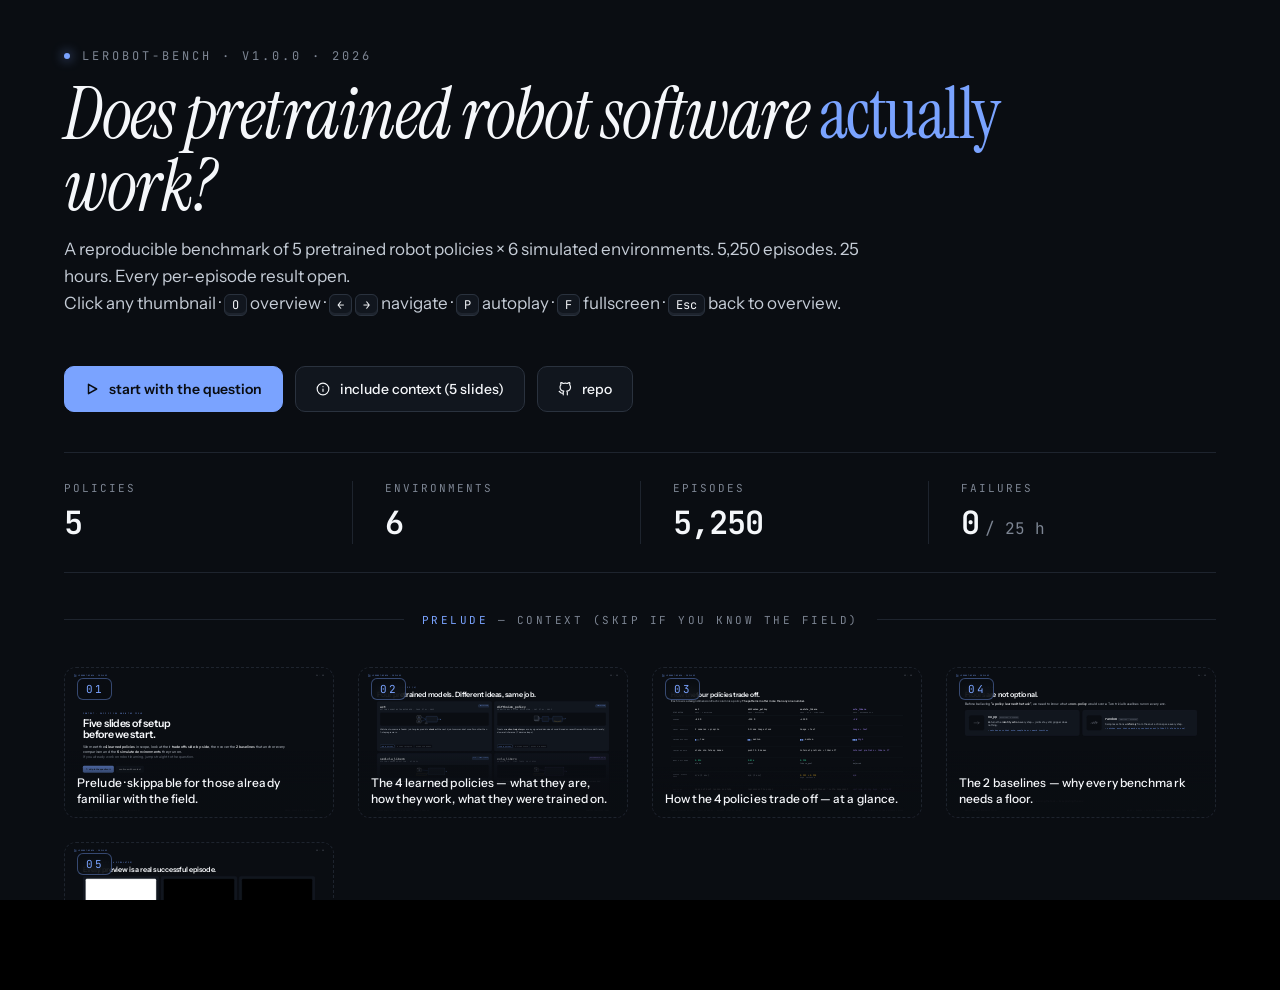
==== commit c7f1d522: "docs(act): fix stale 0.016 v-fail ACT row in deck summary (fix #147 audit) Co-Authored-By: Claude Op" ====
--- a/paper/deck/index.html
+++ b/paper/deck/index.html
@@ -744,7 +744,7 @@
       </tr>
       <tr>
         <td class="dim">best cell here</td>
-        <td class="v-fail"><span class="num">0.016</span><span class="lo">aloha</span></td>
+        <td class="v-ok"><span class="num">0.824</span><span class="lo">aloha</span></td>
         <td class="v-ok"><span class="num">0.816</span><span class="lo">pusht</span></td>
         <td class="v-ok"><span class="num">0.928</span><span class="lo">libero_goal</span></td>
         <td class="v-def">—<span class="lo">deferred</span></td>
@@ -933,10 +933,10 @@
     <tr><td class="policy">smolvla · libero_object <span style="color:var(--warm);">⚠</span></td><td class="paper">0.96 <span style="color:var(--mute);font-size:12px;">(10-task avg)</span></td><td class="measured bad">0.528 <span style="color:var(--mute);font-size:12px;">(task 0)</span></td><td class="delta">−43.2 pp*</td></tr>
     <tr><td class="policy">smolvla · libero_spatial <span style="color:var(--warm);">⚠</span></td><td class="paper">0.90 <span style="color:var(--mute);font-size:12px;">(10-task avg)</span></td><td class="measured warn">0.776 <span style="color:var(--mute);font-size:12px;">(task 0)</span></td><td class="delta">−12.4 pp*</td></tr>
     <tr><td class="policy">smolvla · libero_goal <span style="color:var(--warm);">⚠</span></td><td class="paper">0.92 <span style="color:var(--mute);font-size:12px;">(10-task avg)</span></td><td class="measured ok">0.928 <span style="color:var(--mute);font-size:12px;">(task 0)</span></td><td class="delta">+0.8 pp*</td></tr>
-    <tr><td class="policy">act · aloha_transfer_cube <span style="color:var(--warm);">⚠</span></td><td class="paper">0.50 <span style="color:var(--mute);font-size:12px;">(human teleop)</span></td><td class="measured bad">0.016 <span style="color:var(--mute);font-size:12px;">(Hub default)</span><br><span style="color:var(--accent);font-weight:600;">→ 0.764</span> <span style="color:var(--mute);font-size:12px;">(paper settings**)</span></td><td class="delta">−48 pp<br><span style="color:var(--accent);">+26 pp**</span></td></tr>
+    <tr><td class="policy">act · aloha_transfer_cube</td><td class="paper">0.50 <span style="color:var(--mute);font-size:12px;">(human teleop)</span></td><td class="measured ok">0.824 <span style="color:var(--mute);font-size:12px;">[.772, .866]</span><br><span style="color:var(--mute);font-size:12px;">our norm bug fixed (#51)**</span></td><td class="delta">+32 pp</td></tr>
     <tr><td class="policy">diffusion_policy · pusht</td><td class="paper">0.654 <span class="lo" style="display:inline;color:var(--mute);font-size:12px;">(Hub card)</span></td><td class="measured ok">0.816</td><td class="delta">+16.2 pp†</td></tr>
   </table>
-  <div class="foot"><span>* smolvla scope · ** act default vs paper inference (temporal_ensemble_coeff=0.01, n_action_steps=1) — v1.0.2 probe · † our final_reward≥0.95 over-counts vs the Hub card's sticky any(is_success) — see SUCCESS_CRITERION_AUDIT</span><span class="src">results.parquet · PROBE_RESULTS_V1.0.1.md</span></div>
+  <div class="foot"><span>* smolvla scope · ** v1.0.0's 0.016 was OUR eval-harness normalization bug (skipped stats on observation.images.top); fixed in #51. 2×2 ablation: norm fix 0.016→0.812, inference settings a wash · † our final_reward≥0.95 over-counts vs the Hub card's sticky any(is_success) — see SUCCESS_CRITERION_AUDIT</span><span class="src">results.parquet · results/probes/act-norm-ablation/</span></div>
 </section>
 
 <!-- ===================================================================== -->
@@ -1178,9 +1178,9 @@
     <div class="audit ok">
       <div class="glyph">✓</div>
       <div class="body-block">
-        <span class="lab">PR #86 · inference settings — ACT temporal ensembling · <span style="color:var(--accent);">v1.0.2 PROBE RESOLVED</span></span>
-        <h5>Hub ships <span class="mono">temporal_ensemble_coeff=None, n_action_steps=100</span>; Zhao 2023 Table I used <span class="mono">coeff=0.01, n=1</span>.</h5>
-        <p>Probe at paper settings: <span class="ink" style="font-weight:600;">0.764 [0.708, 0.812]</span> vs v1.0.0 default <span class="mono">0.016</span> — Wilson CIs disjoint by an order of magnitude. The 0.016 was Hub-default inference; the architecture clears paper on this env at correct settings. (See PROBE_RESULTS_V1.0.1.md.)</p>
+        <span class="lab">#51 · OUR normalization bug — ACT × aloha · <span style="color:var(--accent);">v1.0.2 ROOT-CAUSED</span></span>
+        <h5>Our eval harness silently skipped dataset norm stats on <span class="mono">observation.images.top</span>, feeding ACT un-normalized images. Our bug, fixed in #51.</h5>
+        <p>Controlled 2×2 (norm {buggy, fixed} × inference {Hub, paper}): <span class="mono">buggy=0.016</span> either way; <span class="mono">fixed=0.812</span> (Hub) / <span class="mono">0.768</span> (paper) — overlapping CIs. Recovery is 100% the norm fix, 0% temporal ensembling (a wash). Canonical: <span class="ink" style="font-weight:600;">0.824 [.772, .866]</span>. (results/probes/act-norm-ablation/.)</p>
       </div>
     </div>
     <div class="audit warn">
@@ -1193,9 +1193,9 @@
     </div>
   </div>
   <div class="body" style="margin-top:14px;font-size:14px;color:var(--mute);">
-    <span class="warm">Net for the headline:</span> smolvla × libero_10 sits under <em>two compounding caveats</em> (scope + truncation); <span style="color:var(--accent);">ACT × aloha caveat RESOLVED — 0.016 → 0.764 at paper settings (v1.0.2 probe).</span> External replication + cross-hardware variance: see slide 18 limitations.
-  </div>
-  <div class="foot"><span>4 of 6 §1 audits closed (incl. ACT probe RESOLVED) · §§1.4–1.6 holding</span><span class="src">docs/PIPELINE_ROADMAP.md</span></div>
+    <span class="warm">Net for the headline:</span> smolvla × libero_10 sits under <em>two compounding caveats</em> (scope + truncation); <span style="color:var(--accent);">ACT × aloha root-caused — we found and fixed our OWN harness normalization bug (#51); canonical 0.824.</span> External replication + cross-hardware variance: see slide 18 limitations.
+  </div>
+  <div class="foot"><span>4 of 6 §1 audits closed (incl. ACT norm bug root-caused) · §§1.4–1.6 holding</span><span class="src">docs/PIPELINE_ROADMAP.md</span></div>
 </section>
 
 <!-- ===================================================================== -->
@@ -1226,7 +1226,7 @@
   </div>
   <div class="title-block" style="margin-top:32px;">
     <span class="eyebrow">classical heads on their home env</span>
-    <h2 class="h-2">One reproduces. The other <span class="accent">does not.</span></h2>
+    <h2 class="h-2">Both reproduce — once we fixed <span class="accent">our own bug.</span></h2>
   </div>
   <div class="pair">
     <div class="card">
@@ -1236,12 +1236,12 @@
     </div>
     <div class="card">
       <div class="vid-wrap"><video src="../../docs/assets/rollouts/loops/act-aloha-fail.mp4" autoplay muted loop playsinline></video></div>
-      <div class="stat fail">0.016<span style="font-size:24px;color:var(--warm);vertical-align:super;margin-left:6px;">⚠</span></div>
-      <div class="meta">act · aloha_transfer_cube · 95% CI [.01, .04]</div>
+      <div class="stat ok">0.824</div>
+      <div class="meta">act · aloha_transfer_cube · 95% CI [.772, .866] · norm bug fixed (#51)</div>
     </div>
   </div>
   <div class="body" style="margin-top:14px;max-width:none;text-align:center;font-size:22px;">
-    Diffusion Policy on PushT measures 0.816 — +16.2 pp <em>above</em> the Hub card's 0.654, consistent with our lax final_reward≥0.95 over-counting the card's sticky rule. <span class="warm">ACT's 0.016 was a Hub-default inference artifact</span> (PR #86 audit) — resolved by the probe (PR #97): <strong>0.764 [0.708, 0.812]</strong> at paper settings, +26 pp over the paper's 0.50.
+    Diffusion Policy on PushT measures 0.816 — +16.2 pp <em>above</em> the Hub card's 0.654, consistent with our lax final_reward≥0.95 over-counting the card's sticky rule. <span class="warm">ACT's 0.016 was OUR eval-harness normalization bug</span> — we skipped dataset stats on the top camera, fixed in #51. Canonical: <strong>0.824 [.772, .866]</strong>. A 2×2 ablation confirms recovery is the norm fix (0.016→0.812), not temporal ensembling (a wash).
   </div>
   <div class="foot"><span>lerobot/diffusion_pusht · lerobot/act_aloha_sim_transfer_cube_human</span><span class="src">paper §4</span></div>
 </section>
@@ -1271,8 +1271,8 @@
       <div class="body" style="font-size:19px;">
         The success threshold rewards <em>any</em> contact event.<br>
         A policy needs to <em>beat this number</em> to claim it learned the task.<br><br>
-        <span class="ink">ACT scores 1.6% on the same cell</span> — <em>at our default inference settings.</em><br>
-        <span style="color:var(--accent);font-weight:600;">✓ v1.0.2 probe at paper inference settings (coeff=0.01, n=1): 76.4% [70.8%, 81.2%].</span> The Hub-default reading was missing temporal ensembling; the architecture clears random-baseline by ~67 pp at correct settings.
+        <span class="ink">ACT scored 1.6% on the same cell</span> — <em>under our own normalization bug.</em><br>
+        <span style="color:var(--accent);font-weight:600;">✓ Fixed in #51: canonical 82.4% [77.2%, 86.6%].</span> The 1.6% was our harness skipping image norm stats — not the architecture. With norm fixed, ACT clears the random baseline by ~74 pp.
       </div>
     </div>
   </div>
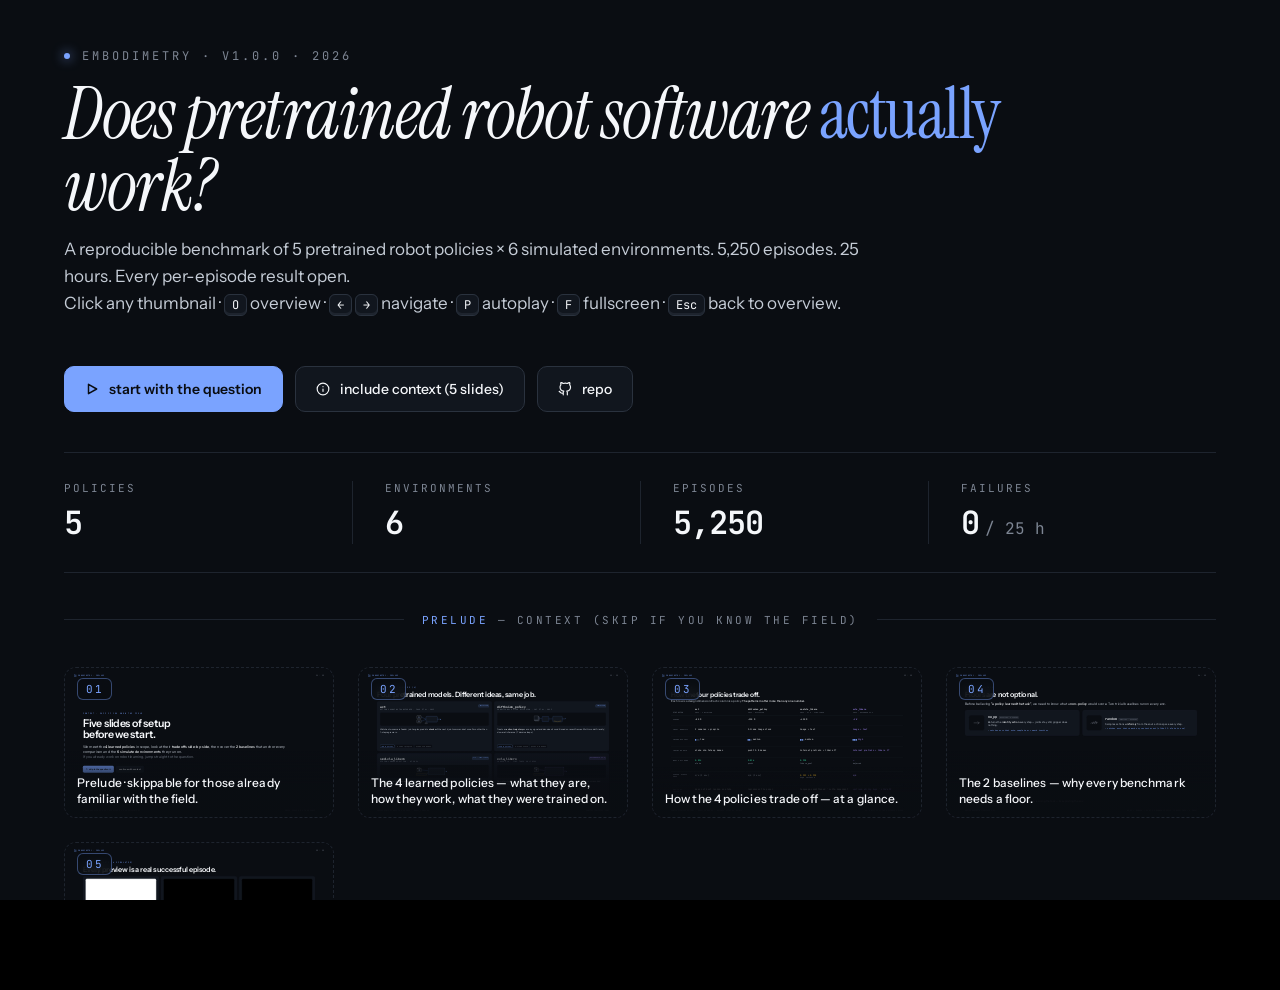
==== commit 1df01724: "refactor: rename project lerobot-bench → embodimetry Renames our package/project from lerobot-bench " ====
--- a/paper/deck/index.html
+++ b/paper/deck/index.html
@@ -3,7 +3,7 @@
 <head>
 <meta charset="utf-8">
 <meta name="viewport" content="width=1920, initial-scale=1">
-<title>lerobot-bench v1 — does pretrained robot software actually work?</title>
+<title>embodimetry v1 — does pretrained robot software actually work?</title>
 <meta name="description" content="A reproducible benchmark of 5 pretrained robot policies × 6 simulated environments. 5,250 episodes, 25 hours, every per-episode result open.">
 <link rel="icon" href="../../docs/assets/mark.svg">
 <link rel="preconnect" href="https://fonts.googleapis.com">
@@ -462,7 +462,7 @@
 <div id="overview">
   <header class="ov-head">
     <div class="left">
-      <div class="ov-eyebrow"><span class="dot"></span>lerobot-bench · v1.0.0 · 2026</div>
+      <div class="ov-eyebrow"><span class="dot"></span>embodimetry · v1.0.0 · 2026</div>
       <h1 class="ov-h1">Does pretrained robot software <span class="em">actually</span> work?</h1>
       <div class="ov-sub">
         A reproducible benchmark of 5 pretrained robot policies × 6 simulated environments.
@@ -479,7 +479,7 @@
         <svg viewBox="0 0 24 24" fill="none" stroke="currentColor" stroke-width="2" stroke-linecap="round" stroke-linejoin="round"><circle cx="12" cy="12" r="10"/><path d="M12 16v-4"/><path d="M12 8h.01"/></svg>
         include context (5 slides)
       </button>
-      <a class="btn" href="https://github.com/thrmnn/lerobot-bench" target="_blank" rel="noopener">
+      <a class="btn" href="https://github.com/thrmnn/embodimetry" target="_blank" rel="noopener">
         <svg viewBox="0 0 24 24" fill="none" stroke="currentColor" stroke-width="2" stroke-linecap="round" stroke-linejoin="round"><path d="M9 19c-5 1.5-5-2.5-7-3m14 6v-3.87a3.37 3.37 0 0 0-.94-2.61c3.14-.35 6.44-1.54 6.44-7A5.44 5.44 0 0 0 20 4.77 5.07 5.07 0 0 0 19.91 1S18.73.65 16 2.48a13.38 13.38 0 0 0-7 0C6.27.65 5.09 1 5.09 1A5.07 5.07 0 0 0 5 4.77a5.44 5.44 0 0 0-1.5 3.78c0 5.42 3.3 6.61 6.44 7A3.37 3.37 0 0 0 9 18.13V22"/></svg>
         repo
       </a>
@@ -514,7 +514,7 @@
 <!-- ===================================================================== -->
 <section class="slide active center" data-section="context" data-cap="Prelude · skippable for those already familiar with the field.">
   <div class="chrome context">
-    <div class="brand"><svg viewBox="0 0 128 128"><use href="#chrome-mark"/></svg> lerobot-bench · prelude</div>
+    <div class="brand"><svg viewBox="0 0 128 128"><use href="#chrome-mark"/></svg> embodimetry · prelude</div>
     <div class="num">C1<span class="of">/</span>C5</div>
   </div>
   <div style="max-width:1500px;">
@@ -542,7 +542,7 @@
 <!-- ===================================================================== -->
 <section class="slide" data-section="context" data-cap="The 4 learned policies — what they are, how they work, what they were trained on.">
   <div class="chrome context">
-    <div class="brand"><svg viewBox="0 0 128 128"><use href="#chrome-mark"/></svg> lerobot-bench · prelude</div>
+    <div class="brand"><svg viewBox="0 0 128 128"><use href="#chrome-mark"/></svg> embodimetry · prelude</div>
     <div class="num">C2<span class="of">/</span>C5</div>
   </div>
   <div class="title-block" style="margin-top:32px;">
@@ -693,7 +693,7 @@
 <!-- ===================================================================== -->
 <section class="slide" data-section="context" data-cap="How the 4 policies trade off — at a glance.">
   <div class="chrome context">
-    <div class="brand"><svg viewBox="0 0 128 128"><use href="#chrome-mark"/></svg> lerobot-bench · prelude</div>
+    <div class="brand"><svg viewBox="0 0 128 128"><use href="#chrome-mark"/></svg> embodimetry · prelude</div>
     <div class="num">C3<span class="of">/</span>C5</div>
   </div>
   <div class="title-block" style="margin-top:32px;">
@@ -776,7 +776,7 @@
 <!-- ===================================================================== -->
 <section class="slide" data-section="context" data-cap="The 2 baselines — why every benchmark needs a floor.">
   <div class="chrome context">
-    <div class="brand"><svg viewBox="0 0 128 128"><use href="#chrome-mark"/></svg> lerobot-bench · prelude</div>
+    <div class="brand"><svg viewBox="0 0 128 128"><use href="#chrome-mark"/></svg> embodimetry · prelude</div>
     <div class="num">C4<span class="of">/</span>C5</div>
   </div>
   <div class="title-block" style="margin-top:32px;">
@@ -824,7 +824,7 @@
   <div class="body" style="margin-top:24px;font-size:18px;color:var(--mute);">
     A learned policy that doesn't beat these floors is not actually learning the task — it's exploiting the env.
   </div>
-  <div class="foot"><span>src/lerobot_bench/policies.py</span><span class="src">no_op + random = 12 of 22 runnable cells (2 baselines × 6 envs)</span></div>
+  <div class="foot"><span>src/embodimetry/policies.py</span><span class="src">no_op + random = 12 of 22 runnable cells (2 baselines × 6 envs)</span></div>
 </section>
 
 <!-- ===================================================================== -->
@@ -832,7 +832,7 @@
 <!-- ===================================================================== -->
 <section class="slide" data-section="context" data-cap="The 6 simulated environments — every preview shows actual completion.">
   <div class="chrome context">
-    <div class="brand"><svg viewBox="0 0 128 128"><use href="#chrome-mark"/></svg> lerobot-bench · prelude</div>
+    <div class="brand"><svg viewBox="0 0 128 128"><use href="#chrome-mark"/></svg> embodimetry · prelude</div>
     <div class="num">C5<span class="of">/</span>C5</div>
   </div>
   <div class="title-block" style="margin-top:32px;">
@@ -878,7 +878,7 @@
     </div>
 
   </div>
-  <div class="foot"><span>all clips: real rollouts from results/sweep-full/videos · 256 × 256 px renders · MuJoCo</span><span class="src">src/lerobot_bench/envs.py</span></div>
+  <div class="foot"><span>all clips: real rollouts from results/sweep-full/videos · 256 × 256 px renders · MuJoCo</span><span class="src">src/embodimetry/envs.py</span></div>
 </section>
 
 <!-- ===================================================================== -->
@@ -909,7 +909,7 @@
     <div class="eyebrow" style="margin-bottom:32px;">the question</div>
     <div class="h-mega">Does pretrained<br>robot software<br><span class="em">actually</span> work?</div>
   </div>
-  <div class="foot" style="z-index:2;"><span>lerobot-bench · v1.0.0</span><span class="src">20 talk slides · background is moving</span></div>
+  <div class="foot" style="z-index:2;"><span>embodimetry · v1.0.0</span><span class="src">20 talk slides · background is moving</span></div>
 </section>
 
 <!-- ===================================================================== -->
@@ -917,7 +917,7 @@
 <!-- ===================================================================== -->
 <section class="slide" data-section="main" data-cap="The replication gap, in one table.">
   <div class="chrome">
-    <div class="brand"><svg viewBox="0 0 128 128"><use href="#chrome-mark"/></svg> lerobot-bench</div>
+    <div class="brand"><svg viewBox="0 0 128 128"><use href="#chrome-mark"/></svg> embodimetry</div>
     <div class="num">02<span class="of">/</span>22</div>
   </div>
   <div class="title-block" style="margin-top:36px;">
@@ -944,7 +944,7 @@
 <!-- ===================================================================== -->
 <section class="slide" data-section="main" data-cap="What a robot policy actually is — pixels → torques.">
   <div class="chrome">
-    <div class="brand"><svg viewBox="0 0 128 128"><use href="#chrome-mark"/></svg> lerobot-bench</div>
+    <div class="brand"><svg viewBox="0 0 128 128"><use href="#chrome-mark"/></svg> embodimetry</div>
     <div class="num">03<span class="of">/</span>22</div>
   </div>
   <div class="title-block" style="margin-top:36px;">
@@ -998,7 +998,7 @@
   <div class="body" style="margin-top:24px;max-width:1500px;font-size:22px;">
     Train it on demonstration videos. Ship the weights to Hugging Face. Anyone downloads and runs it. <span class="serif-it" style="color:var(--dim);">— or so the story goes.</span>
   </div>
-  <div class="foot"><span>image observation · proprioception → action chunk</span><span class="src">src/lerobot_bench/eval.py</span></div>
+  <div class="foot"><span>image observation · proprioception → action chunk</span><span class="src">src/embodimetry/eval.py</span></div>
 </section>
 
 <!-- ===================================================================== -->
@@ -1006,7 +1006,7 @@
 <!-- ===================================================================== -->
 <section class="slide" data-section="main" data-cap="The 5×6 evaluation matrix.">
   <div class="chrome">
-    <div class="brand"><svg viewBox="0 0 128 128"><use href="#chrome-mark"/></svg> lerobot-bench</div>
+    <div class="brand"><svg viewBox="0 0 128 128"><use href="#chrome-mark"/></svg> embodimetry</div>
     <div class="num">04<span class="of">/</span>22</div>
   </div>
   <div class="title-block" style="margin-top:32px;">
@@ -1051,7 +1051,7 @@
 <!-- ===================================================================== -->
 <section class="slide" data-section="main" data-cap="Same model, same task — different outcomes (live).">
   <div class="chrome">
-    <div class="brand"><svg viewBox="0 0 128 128"><use href="#chrome-mark"/></svg> lerobot-bench</div>
+    <div class="brand"><svg viewBox="0 0 128 128"><use href="#chrome-mark"/></svg> embodimetry</div>
     <div class="num">05<span class="of">/</span>22</div>
   </div>
   <div class="title-block" style="margin-top:32px;">
@@ -1081,7 +1081,7 @@
 <!-- ===================================================================== -->
 <section class="slide center dark" data-section="main" data-cap="The headline gap — paper vs measured.">
   <div class="chrome">
-    <div class="brand"><svg viewBox="0 0 128 128"><use href="#chrome-mark"/></svg> lerobot-bench</div>
+    <div class="brand"><svg viewBox="0 0 128 128"><use href="#chrome-mark"/></svg> embodimetry</div>
     <div class="num">06<span class="of">/</span>22</div>
   </div>
   <div style="max-width:1620px;width:100%;">
@@ -1110,7 +1110,7 @@
 <!-- ===================================================================== -->
 <section class="slide" data-section="main" data-cap="Methodology — what we verified before making the claim.">
   <div class="chrome rigor">
-    <div class="brand"><svg viewBox="0 0 128 128"><use href="#chrome-mark"/></svg> lerobot-bench · methodology</div>
+    <div class="brand"><svg viewBox="0 0 128 128"><use href="#chrome-mark"/></svg> embodimetry · methodology</div>
     <div class="num">07<span class="of">/</span>22</div>
   </div>
   <div class="title-block" style="margin-top:32px;">
@@ -1151,7 +1151,7 @@
       </div>
     </div>
   </div>
-  <div class="foot"><span>scripts/audit_processor.py · src/lerobot_bench/stats.py · docs/MDE_TABLE.md</span><span class="src">all checks scripted &amp; rerunnable</span></div>
+  <div class="foot"><span>scripts/audit_processor.py · src/embodimetry/stats.py · docs/MDE_TABLE.md</span><span class="src">all checks scripted &amp; rerunnable</span></div>
 </section>
 
 <!-- ===================================================================== -->
@@ -1159,7 +1159,7 @@
 <!-- ===================================================================== -->
 <section class="slide" data-section="main" data-cap="Methodology — what we have NOT yet ruled out.">
   <div class="chrome rigor">
-    <div class="brand"><svg viewBox="0 0 128 128"><use href="#chrome-mark"/></svg> lerobot-bench · methodology</div>
+    <div class="brand"><svg viewBox="0 0 128 128"><use href="#chrome-mark"/></svg> embodimetry · methodology</div>
     <div class="num">08<span class="of">/</span>22</div>
   </div>
   <div class="title-block" style="margin-top:32px;">
@@ -1203,7 +1203,7 @@
 <!-- ===================================================================== -->
 <section class="slide" data-section="main" data-cap="SmolVLA across all four LIBERO suites — full chart.">
   <div class="chrome">
-    <div class="brand"><svg viewBox="0 0 128 128"><use href="#chrome-mark"/></svg> lerobot-bench</div>
+    <div class="brand"><svg viewBox="0 0 128 128"><use href="#chrome-mark"/></svg> embodimetry</div>
     <div class="num">09<span class="of">/</span>22</div>
   </div>
   <div class="title-block" style="margin-top:32px;">
@@ -1221,7 +1221,7 @@
 <!-- ===================================================================== -->
 <section class="slide" data-section="main" data-cap="Where pretrained reproduces — and where it doesn't.">
   <div class="chrome">
-    <div class="brand"><svg viewBox="0 0 128 128"><use href="#chrome-mark"/></svg> lerobot-bench</div>
+    <div class="brand"><svg viewBox="0 0 128 128"><use href="#chrome-mark"/></svg> embodimetry</div>
     <div class="num">10<span class="of">/</span>22</div>
   </div>
   <div class="title-block" style="margin-top:32px;">
@@ -1251,7 +1251,7 @@
 <!-- ===================================================================== -->
 <section class="slide" data-section="main" data-cap="The honest floor — random does 5.2% on one env.">
   <div class="chrome">
-    <div class="brand"><svg viewBox="0 0 128 128"><use href="#chrome-mark"/></svg> lerobot-bench</div>
+    <div class="brand"><svg viewBox="0 0 128 128"><use href="#chrome-mark"/></svg> embodimetry</div>
     <div class="num">11<span class="of">/</span>22</div>
   </div>
   <div class="title-block" style="margin-top:32px;">
@@ -1284,7 +1284,7 @@
 <!-- ===================================================================== -->
 <section class="slide center" data-section="main" data-cap="The protocol — 5 seeds × 50 episodes per cell.">
   <div class="chrome">
-    <div class="brand"><svg viewBox="0 0 128 128"><use href="#chrome-mark"/></svg> lerobot-bench</div>
+    <div class="brand"><svg viewBox="0 0 128 128"><use href="#chrome-mark"/></svg> embodimetry</div>
     <div class="num">12<span class="of">/</span>22</div>
   </div>
   <div style="max-width:1620px;width:100%;">
@@ -1306,7 +1306,7 @@
       The seed triple <span class="mono ink">(env, action, policy)</span> makes parquet rows bit-reproducible.
     </div>
   </div>
-  <div class="foot"><span>src/lerobot_bench/checkpointing.py</span><span class="src">5,250 episodes total · 25 h wall</span></div>
+  <div class="foot"><span>src/embodimetry/checkpointing.py</span><span class="src">5,250 episodes total · 25 h wall</span></div>
 </section>
 
 <!-- ===================================================================== -->
@@ -1314,7 +1314,7 @@
 <!-- ===================================================================== -->
 <section class="slide" data-section="main" data-cap="XVLA deferral — two patched + one unresolved upstream bug.">
   <div class="chrome">
-    <div class="brand"><svg viewBox="0 0 128 128"><use href="#chrome-mark"/></svg> lerobot-bench</div>
+    <div class="brand"><svg viewBox="0 0 128 128"><use href="#chrome-mark"/></svg> embodimetry</div>
     <div class="num">13<span class="of">/</span>22</div>
   </div>
   <div class="title-block" style="margin-top:32px;">
@@ -1349,7 +1349,7 @@
 <!-- ===================================================================== -->
 <section class="slide" data-section="main" data-cap="The infrastructure that survives 25 hours unattended.">
   <div class="chrome">
-    <div class="brand"><svg viewBox="0 0 128 128"><use href="#chrome-mark"/></svg> lerobot-bench</div>
+    <div class="brand"><svg viewBox="0 0 128 128"><use href="#chrome-mark"/></svg> embodimetry</div>
     <div class="num">14<span class="of">/</span>22</div>
   </div>
   <div class="title-block" style="margin-top:32px;">
@@ -1396,7 +1396,7 @@
 <!-- ===================================================================== -->
 <section class="slide" data-section="main" data-cap="Four artifacts shipping under MIT.">
   <div class="chrome">
-    <div class="brand"><svg viewBox="0 0 128 128"><use href="#chrome-mark"/></svg> lerobot-bench</div>
+    <div class="brand"><svg viewBox="0 0 128 128"><use href="#chrome-mark"/></svg> embodimetry</div>
     <div class="num">15<span class="of">/</span>22</div>
   </div>
   <div class="title-block" style="margin-top:32px;">
@@ -1408,13 +1408,13 @@
       <div class="icon"><svg viewBox="0 0 24 24" fill="none" stroke="currentColor" stroke-width="1.8" stroke-linecap="round" stroke-linejoin="round"><circle cx="12" cy="12" r="10"/><line x1="2" y1="12" x2="22" y2="12"/><path d="M12 2a15.3 15.3 0 0 1 4 10 15.3 15.3 0 0 1-4 10 15.3 15.3 0 0 1-4-10 15.3 15.3 0 0 1 4-10z"/></svg></div>
       <div class="name">Hugging Face Space</div>
       <div class="desc">Public leaderboard, paired comparisons, rollout videos on click.</div>
-      <div class="url">hf.co/spaces/thrmnn/lerobot-bench</div>
+      <div class="url">hf.co/spaces/thrmnn/embodimetry</div>
     </div>
     <div class="tile">
       <div class="icon"><svg viewBox="0 0 24 24" fill="none" stroke="currentColor" stroke-width="1.8" stroke-linecap="round" stroke-linejoin="round"><ellipse cx="12" cy="5" rx="9" ry="3"/><path d="M3 5v6c0 1.66 4 3 9 3s9-1.34 9-3V5"/><path d="M3 11v6c0 1.66 4 3 9 3s9-1.34 9-3v-6"/></svg></div>
       <div class="name">Hub Dataset</div>
       <div class="desc">Every per-episode row. Every MP4. Queryable.</div>
-      <div class="url">hf.co/datasets/thrmnn/lerobot-bench-v1</div>
+      <div class="url">hf.co/datasets/thrmnn/embodimetry-v1</div>
     </div>
     <div class="tile">
       <div class="icon"><svg viewBox="0 0 24 24" fill="none" stroke="currentColor" stroke-width="1.8" stroke-linecap="round" stroke-linejoin="round"><path d="M14 2H6a2 2 0 0 0-2 2v16a2 2 0 0 0 2 2h12a2 2 0 0 0 2-2V8z"/><polyline points="14 2 14 8 20 8"/><line x1="8" y1="13" x2="16" y2="13"/><line x1="8" y1="17" x2="14" y2="17"/></svg></div>
@@ -1429,7 +1429,7 @@
       <div class="url">huggingface/lerobot#3674</div>
     </div>
   </div>
-  <div class="foot"><span>v1.0.0 · 2026-05-26</span><span class="src">github.com/thrmnn/lerobot-bench</span></div>
+  <div class="foot"><span>v1.0.0 · 2026-05-26</span><span class="src">github.com/thrmnn/embodimetry</span></div>
 </section>
 
 <!-- ===================================================================== -->
@@ -1437,7 +1437,7 @@
 <!-- ===================================================================== -->
 <section class="slide" data-section="main" data-cap="Five minutes to first verified result.">
   <div class="chrome">
-    <div class="brand"><svg viewBox="0 0 128 128"><use href="#chrome-mark"/></svg> lerobot-bench</div>
+    <div class="brand"><svg viewBox="0 0 128 128"><use href="#chrome-mark"/></svg> embodimetry</div>
     <div class="num">16<span class="of">/</span>22</div>
   </div>
   <div class="title-block" style="margin-top:36px;">
@@ -1445,7 +1445,7 @@
     <h2 class="h-2">Run your own cell.</h2>
   </div>
   <div class="term">
-    <div class="line"><span class="prompt">$</span> git clone github.com/thrmnn/lerobot-bench &amp;&amp; cd lerobot-bench</div>
+    <div class="line"><span class="prompt">$</span> git clone github.com/thrmnn/embodimetry &amp;&amp; cd embodimetry</div>
     <div class="line"><span class="prompt">$</span> pip install -e ".[all]"</div>
     <div class="line"><span class="comment"># run one cell — 5 episodes, ~2 minutes on a GPU</span></div>
     <div class="line"><span class="prompt">$</span> python scripts/run_one.py --policy act --env aloha_transfer_cube --seed 0 --n-episodes 5</div>
@@ -1455,7 +1455,7 @@
     <div class="line" style="color:var(--mute);">  → results/.../videos/*.mp4</div>
   </div>
   <div class="body" style="margin-top:24px;font-size:20px;">
-    Or skip straight to the leaderboard: <span class="mono ink">hf.co/spaces/thrmnn/lerobot-bench</span>
+    Or skip straight to the leaderboard: <span class="mono ink">hf.co/spaces/thrmnn/embodimetry</span>
   </div>
   <div class="foot"><span>docs/GETTING_STARTED.md · CONTRIBUTING.md</span><span class="src">python 3.12 · pip · git</span></div>
 </section>
@@ -1465,7 +1465,7 @@
 <!-- ===================================================================== -->
 <section class="slide" data-section="main" data-cap="Add a policy in one PR — six lines of YAML.">
   <div class="chrome">
-    <div class="brand"><svg viewBox="0 0 128 128"><use href="#chrome-mark"/></svg> lerobot-bench</div>
+    <div class="brand"><svg viewBox="0 0 128 128"><use href="#chrome-mark"/></svg> embodimetry</div>
     <div class="num">17<span class="of">/</span>22</div>
   </div>
   <div class="title-block" style="margin-top:36px;">
@@ -1491,7 +1491,7 @@
 <!-- ===================================================================== -->
 <section class="slide" data-section="main" data-cap="Three honest limits — the rest are in the paper.">
   <div class="chrome">
-    <div class="brand"><svg viewBox="0 0 128 128"><use href="#chrome-mark"/></svg> lerobot-bench</div>
+    <div class="brand"><svg viewBox="0 0 128 128"><use href="#chrome-mark"/></svg> embodimetry</div>
     <div class="num">18<span class="of">/</span>22</div>
   </div>
   <div class="title-block" style="margin-top:36px;">
@@ -1526,7 +1526,7 @@
 <!-- ===================================================================== -->
 <section class="slide" data-section="main" data-cap="How we say 'different' — Wilson, bootstrap, MDE.">
   <div class="chrome">
-    <div class="brand"><svg viewBox="0 0 128 128"><use href="#chrome-mark"/></svg> lerobot-bench</div>
+    <div class="brand"><svg viewBox="0 0 128 128"><use href="#chrome-mark"/></svg> embodimetry</div>
     <div class="num">19<span class="of">/</span>22</div>
   </div>
   <div class="title-block" style="margin-top:36px;">
@@ -1541,7 +1541,7 @@
   <div class="body" style="margin-top:28px;font-size:19px;">
     A stats reviewer holds <em>veto authority</em> on every numeric claim. Every chart caption is a defensible interval.
   </div>
-  <div class="foot"><span>src/lerobot_bench/stats.py · docs/MDE_TABLE.md</span><span class="src">α = 0.05 two-sided</span></div>
+  <div class="foot"><span>src/embodimetry/stats.py · docs/MDE_TABLE.md</span><span class="src">α = 0.05 two-sided</span></div>
 </section>
 
 <!-- ===================================================================== -->
@@ -1549,7 +1549,7 @@
 <!-- ===================================================================== -->
 <section class="slide" data-section="main" data-cap="v1.1 — what we'd add next.">
   <div class="chrome">
-    <div class="brand"><svg viewBox="0 0 128 128"><use href="#chrome-mark"/></svg> lerobot-bench</div>
+    <div class="brand"><svg viewBox="0 0 128 128"><use href="#chrome-mark"/></svg> embodimetry</div>
     <div class="num">20<span class="of">/</span>22</div>
   </div>
   <div class="title-block" style="margin-top:36px;">
@@ -1572,7 +1572,7 @@
 <!-- ===================================================================== -->
 <section class="slide center" data-section="main" data-cap="Standing on open shoulders.">
   <div class="chrome">
-    <div class="brand"><svg viewBox="0 0 128 128"><use href="#chrome-mark"/></svg> lerobot-bench</div>
+    <div class="brand"><svg viewBox="0 0 128 128"><use href="#chrome-mark"/></svg> embodimetry</div>
     <div class="num">21<span class="of">/</span>22</div>
   </div>
   <div style="max-width:1620px;">
@@ -1595,7 +1595,7 @@
 <!-- ===================================================================== -->
 <section class="slide center dark" data-section="main" data-cap="The takeaway — the protocol is the contribution.">
   <div class="chrome">
-    <div class="brand"><svg viewBox="0 0 128 128"><use href="#chrome-mark"/></svg> lerobot-bench</div>
+    <div class="brand"><svg viewBox="0 0 128 128"><use href="#chrome-mark"/></svg> embodimetry</div>
     <div class="num">22<span class="of">/</span>22</div>
   </div>
   <div style="text-align:left;max-width:1620px;">
@@ -1605,7 +1605,7 @@
       The protocol<br>is the <span class="em">contribution.</span>
     </div>
   </div>
-  <div class="foot"><span>thank you · questions?</span><span class="src">github.com/thrmnn/lerobot-bench · v1.0.0</span></div>
+  <div class="foot"><span>thank you · questions?</span><span class="src">github.com/thrmnn/embodimetry · v1.0.0</span></div>
 </section>
 
 <!-- ===================================================================== -->
@@ -1613,7 +1613,7 @@
 <!-- ===================================================================== -->
 <section class="slide" data-section="outro" data-cap="Supplementary — paper vs measured, all 5 points.">
   <div class="chrome">
-    <div class="brand"><svg viewBox="0 0 128 128"><use href="#chrome-mark"/></svg> lerobot-bench · supplementary</div>
+    <div class="brand"><svg viewBox="0 0 128 128"><use href="#chrome-mark"/></svg> embodimetry · supplementary</div>
     <div class="num">S1<span class="of">/</span>S2</div>
   </div>
   <div class="title-block" style="margin-top:32px;">
@@ -1634,7 +1634,7 @@
 <!-- ===================================================================== -->
 <section class="slide" data-section="outro" data-cap="Supplementary — research extensions beyond v1.x.">
   <div class="chrome">
-    <div class="brand"><svg viewBox="0 0 128 128"><use href="#chrome-mark"/></svg> lerobot-bench · supplementary</div>
+    <div class="brand"><svg viewBox="0 0 128 128"><use href="#chrome-mark"/></svg> embodimetry · supplementary</div>
     <div class="num">S2<span class="of">/</span>S2</div>
   </div>
   <div class="title-block" style="margin-top:32px;">
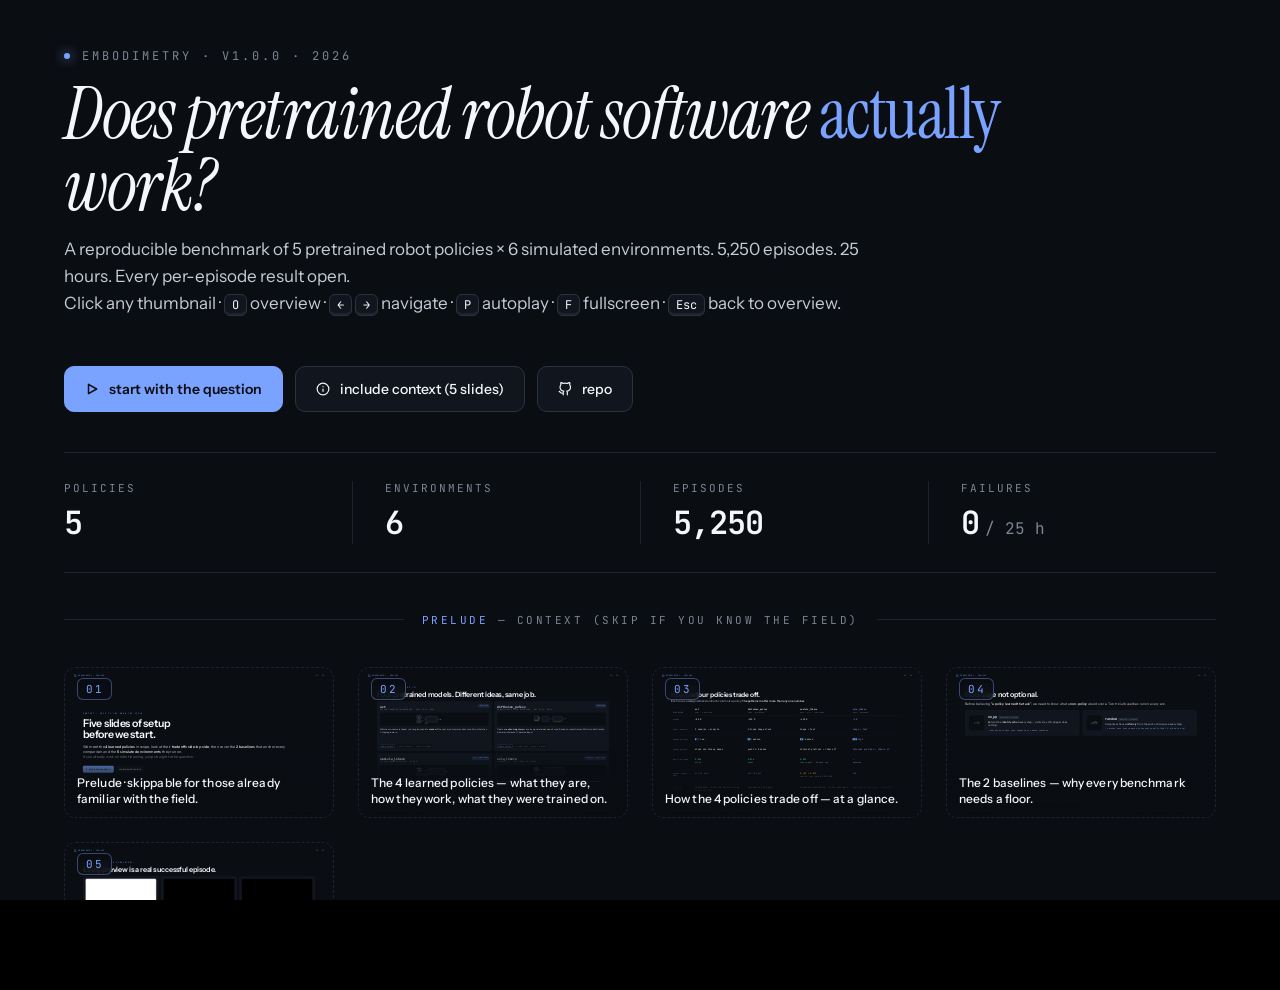
==== commit 926d2074: "fix(deck): sync every slide to the v1.1 suite-averaged results - slide 02: task-0 deltas -> 10-task " ====
--- a/paper/deck/index.html
+++ b/paper/deck/index.html
@@ -667,7 +667,7 @@
           <span class="name">xvla_libero</span>
           <span class="sub">larger VLA · fine-tuned on LIBERO</span>
         </div>
-        <span class="tag def">deferred to v1.1</span>
+        <span class="tag def">deferred · bug 3 open</span>
       </div>
       <div class="arch">
         <svg viewBox="0 0 320 90" xmlns="http://www.w3.org/2000/svg">
@@ -710,7 +710,7 @@
         <th class="policy-h">act<span class="y">2023 · imitation</span></th>
         <th class="policy-h">diffusion_policy<span class="y">2023 · diffusion</span></th>
         <th class="policy-h">smolvla_libero<span class="y">2024 · VLA · fine-tuned</span></th>
-        <th class="policy-h def">xvla_libero<span class="y">2024 · deferred v1.1</span></th>
+        <th class="policy-h def">xvla_libero<span class="y">2024 · deferred</span></th>
       </tr>
     </thead>
     <tbody>
@@ -746,19 +746,19 @@
         <td class="dim">best cell here</td>
         <td class="v-ok"><span class="num">0.824</span><span class="lo">aloha</span></td>
         <td class="v-ok"><span class="num">0.816</span><span class="lo">pusht</span></td>
-        <td class="v-ok"><span class="num">0.928</span><span class="lo">libero_goal</span></td>
+        <td class="v-ok"><span class="num">0.813</span><span class="lo">libero_goal · 10-task avg</span></td>
         <td class="v-def">—<span class="lo">deferred</span></td>
       </tr>
       <tr>
         <td class="dim">spread across envs</td>
         <td class="v-mute">n/a (1 env)</td>
         <td class="v-mute">n/a (1 env)</td>
-        <td class="v-warm"><span class="num">0.252 → 0.928</span><span class="lo">huge variance</span></td>
+        <td class="v-warm"><span class="num">0.493 → 0.813</span><span class="lo">suites · per-task 0.036–0.880</span></td>
         <td class="v-def">n/a</td>
       </tr>
       <tr>
         <td class="dim">one-line takeaway</td>
-        <td>does not beat random on aloha</td>
+        <td>reproduces — after we fixed our own norm bug (#51)</td>
         <td>reproduces the paper</td>
         <td>language-conditioned · suite-dependent</td>
         <td class="v-def">upstream wiring bugs · slide 13</td>
@@ -768,7 +768,7 @@
   <div class="body" style="margin-top:12px;font-size:15px;color:var(--mute);">
     <span class="accent">Adding a new policy?</span> Drop a column here, copy a card to slide C2, compose primitives from <span class="mono">&lt;defs&gt;</span> — see <span class="mono">docs/POLICY_DIAGRAM_GUIDE.md</span>.
   </div>
-  <div class="foot"><span>configs/policies.yaml · MODEL_CARDS.md · matches slide 04 matrix</span><span class="src">v1.1 will fill the deferred column</span></div>
+  <div class="foot"><span>configs/policies.yaml · MODEL_CARDS.md · smolvla row: v1.1 suite averages (slide 02)</span><span class="src">xvla column pending upstream bug 3 (slide 13)</span></div>
 </section>
 
 <!-- ===================================================================== -->
@@ -874,7 +874,7 @@
     <div class="ecard">
       <div class="vid-thumb"><video src="../../docs/assets/rollouts/loops/libero-10-success.mp4" autoplay muted loop playsinline></video></div>
       <div class="head"><span class="name">libero_10</span><span class="meta">7-DOF · libero · long horizon</span></div>
-      <p>LIBERO's <em>10 long-horizon tasks</em>. Multi-step plans, long episodes. The benchmark stress test — where the SmolVLA gap is widest.</p>
+      <p>LIBERO's <em>10 long-horizon tasks</em>. Multi-step plans, long episodes. The benchmark stress test — SmolVLA's lowest suite average (0.493 in v1.1).</p>
     </div>
 
   </div>
@@ -925,18 +925,18 @@
     <h1 class="h-1">Pretrained robot software<br>under <span class="accent">default Hub configs.</span></h1>
   </div>
   <div class="body-lg" style="margin-top:24px;font-size:26px;">
-    Five pretrained checkpoints, each shipped with a paper number. We re-ran each one <span class="ink">250 times</span> on the lerobot eval defaults. Some replicate. Some don't. <span class="warm">All four smolvla rows compare a single task vs the paper's 10-task suite average</span> — see slides 07 + 08 before drawing conclusions.
+    Five pretrained checkpoints, each shipped with a paper number. We re-ran each one on the lerobot eval defaults — and the v1.1 sweep re-ran SmolVLA on <span class="ink">all 10 tasks of all four LIBERO suites</span> (2,500 episodes per suite). Some replicate. Some don't. <span class="warm">The gap survives suite-averaging in all four suites; the goal gap is the smallest and statistically marginal</span> — see slides 06–08 for the statistics.
   </div>
   <table class="delta-table">
     <tr><th>policy × env</th><th>paper said</th><th>we measured</th><th>Δ <span style="color:var(--warm);">⚠</span></th></tr>
-    <tr><td class="policy">smolvla · libero_10 <span style="color:var(--warm);">⚠</span></td><td class="paper">0.71 <span class="lo" style="display:inline;color:var(--mute);font-size:12px;">(10-task avg)</span></td><td class="measured bad">0.252 <span style="color:var(--mute);font-size:12px;">(task 0)</span></td><td class="delta">−45.8 pp*</td></tr>
-    <tr><td class="policy">smolvla · libero_object <span style="color:var(--warm);">⚠</span></td><td class="paper">0.96 <span style="color:var(--mute);font-size:12px;">(10-task avg)</span></td><td class="measured bad">0.528 <span style="color:var(--mute);font-size:12px;">(task 0)</span></td><td class="delta">−43.2 pp*</td></tr>
-    <tr><td class="policy">smolvla · libero_spatial <span style="color:var(--warm);">⚠</span></td><td class="paper">0.90 <span style="color:var(--mute);font-size:12px;">(10-task avg)</span></td><td class="measured warn">0.776 <span style="color:var(--mute);font-size:12px;">(task 0)</span></td><td class="delta">−12.4 pp*</td></tr>
-    <tr><td class="policy">smolvla · libero_goal <span style="color:var(--warm);">⚠</span></td><td class="paper">0.92 <span style="color:var(--mute);font-size:12px;">(10-task avg)</span></td><td class="measured ok">0.928 <span style="color:var(--mute);font-size:12px;">(task 0)</span></td><td class="delta">+0.8 pp*</td></tr>
+    <tr><td class="policy">smolvla · libero_object <span style="color:var(--warm);">‡</span></td><td class="paper">0.96 <span class="lo" style="display:inline;color:var(--mute);font-size:12px;">(10-task avg)</span></td><td class="measured bad">0.684 <span style="color:var(--mute);font-size:12px;">(10-task avg, n=2500)</span></td><td class="delta">−27.6 pp*</td></tr>
+    <tr><td class="policy">smolvla · libero_spatial <span style="color:var(--warm);">‡</span></td><td class="paper">0.90 <span style="color:var(--mute);font-size:12px;">(10-task avg)</span></td><td class="measured bad">0.643 <span style="color:var(--mute);font-size:12px;">(10-task avg, n=2500)</span></td><td class="delta">−25.7 pp*</td></tr>
+    <tr><td class="policy">smolvla · libero_10</td><td class="paper">0.71 <span style="color:var(--mute);font-size:12px;">(10-task avg)</span></td><td class="measured bad">0.493 <span style="color:var(--mute);font-size:12px;">(10-task avg, n=2500)</span></td><td class="delta">−21.7 pp*</td></tr>
+    <tr><td class="policy">smolvla · libero_goal</td><td class="paper">0.92 <span style="color:var(--mute);font-size:12px;">(10-task avg)</span></td><td class="measured warn">0.813 <span style="color:var(--mute);font-size:12px;">(10-task avg, n=2500)</span></td><td class="delta">−10.7 pp <span style="color:var(--mute);font-size:12px;">marginal*</span></td></tr>
     <tr><td class="policy">act · aloha_transfer_cube</td><td class="paper">0.50 <span style="color:var(--mute);font-size:12px;">(human teleop)</span></td><td class="measured ok">0.824 <span style="color:var(--mute);font-size:12px;">[.772, .866]</span><br><span style="color:var(--mute);font-size:12px;">our norm bug fixed (#51)**</span></td><td class="delta">+32 pp</td></tr>
     <tr><td class="policy">diffusion_policy · pusht</td><td class="paper">0.654 <span class="lo" style="display:inline;color:var(--mute);font-size:12px;">(Hub card)</span></td><td class="measured ok">0.816</td><td class="delta">+16.2 pp†</td></tr>
   </table>
-  <div class="foot"><span>* smolvla scope · ** v1.0.0's 0.016 was OUR eval-harness normalization bug (skipped stats on observation.images.top); fixed in #51. 2×2 ablation: norm fix 0.016→0.812, inference settings a wash · † our final_reward≥0.95 over-counts vs the Hub card's sticky any(is_success) — see SUCCESS_CRITERION_AUDIT</span><span class="src">results.parquet · results/probes/act-norm-ablation/</span></div>
+  <div class="foot"><span>* v1.1 suite averages vs published n=100 self-reports; task-as-sampling-unit t-test, Holm-adj p ≤ 0.037 in all four suites; goal marginal (adj p = 0.037; p = 0.026 at the canonical 600-step cap) · ‡ spatial/object 280-step caps unprobed vs canonical 600 — one-directional: can only widen our gap · ** v1.0.0's 0.016 was OUR eval-harness normalization bug (skipped stats on observation.images.top); fixed in #51. 2×2 ablation: norm fix 0.016→0.812; inference-settings effect inconclusive (Δ=0.044, McNemar p=0.23) · † our final_reward≥0.95 over-counts vs the Hub card's sticky any(is_success) — see SUCCESS_CRITERION_AUDIT</span><span class="src">results/sweep-v11-libero/results.parquet · results/probes/act-norm-ablation/</span></div>
 </section>
 
 <!-- ===================================================================== -->
@@ -1034,6 +1034,9 @@
       <div class="body" style="font-size:20px;color:var(--dim);">
         <em>22 runnable cells.</em> 110 dispatched (each baseline splits per env). 0 failures over 25 hours. Two slow cells — <span class="mono">diffusion_policy × pusht</span> and <span class="mono">xvla × libero_10</span> — were auto-downscoped to 125 episodes by the calibration latency rule.
       </div>
+      <div class="body" style="font-size:20px;color:var(--warm);">
+        ⚠ The smolvla cells shown are v1 <em>task_id=0</em> probes. The v1.1 10-task suite averages are <span class="mono">.64 / .68 / .81 / .49</span> (spatial / object / goal / 10) — slide 02.
+      </div>
       <div class="matrix-key" style="margin-top:4px;">
         <span><span class="sw" style="background:var(--ok);"></span>rate &gt; .70</span>
         <span><span class="sw" style="background:var(--warm);"></span>rate .30–.70</span>
@@ -1043,7 +1046,7 @@
       </div>
     </div>
   </div>
-  <div class="foot"><span>configs/sweep_full.yaml · v1.1 plans broader coverage (slide 21)</span><span class="src">5 seeds × 50 episodes / cell</span></div>
+  <div class="foot"><span>configs/sweep_full.yaml · v1.1 added all 40 LIBERO task cells (slide 06)</span><span class="src">5 seeds × 50 episodes / cell</span></div>
 </section>
 
 <!-- ===================================================================== -->
@@ -1079,13 +1082,13 @@
 <!-- ===================================================================== -->
 <!-- 06 — THE HEADLINE GAP -->
 <!-- ===================================================================== -->
-<section class="slide center dark" data-section="main" data-cap="The headline gap — paper vs measured.">
+<section class="slide center dark" data-section="main" data-cap="The headline gap — survives suite-averaging in all four suites.">
   <div class="chrome">
     <div class="brand"><svg viewBox="0 0 128 128"><use href="#chrome-mark"/></svg> embodimetry</div>
     <div class="num">06<span class="of">/</span>22</div>
   </div>
   <div style="max-width:1620px;width:100%;">
-    <div class="eyebrow" style="margin-bottom:20px;">smolvla on libero-10 · single task_id=0 · careful read</div>
+    <div class="eyebrow" style="margin-bottom:20px;">smolvla on libero-10 · v1.1 · all 10 tasks, 2,500 episodes</div>
     <div style="display:flex;align-items:baseline;gap:48px;flex-wrap:wrap;">
       <div>
         <div class="eyebrow" style="font-size:11px;color:var(--mute);margin-bottom:12px;">paper · 10-task suite avg</div>
@@ -1093,16 +1096,16 @@
       </div>
       <div class="serif-it" style="font-size:104px;color:var(--mute);">→</div>
       <div>
-        <div class="eyebrow" style="font-size:11px;color:var(--fail);margin-bottom:12px;">ours · task 0 only</div>
-        <div class="stat-mega fail" style="font-size:200px;">0.252</div>
+        <div class="eyebrow" style="font-size:11px;color:var(--fail);margin-bottom:12px;">ours · 10-task suite avg</div>
+        <div class="stat-mega fail" style="font-size:200px;">0.493</div>
       </div>
     </div>
     <div class="body-lg" style="margin-top:32px;font-size:24px;">
-      <span class="warm">⚠ Two compounding caveats.</span> The 0.252 is (a) a <em>single task</em> vs the paper's <em>10-task average</em> (audit PR #84), and (b) <em>truncated at 520 steps</em> while the canonical LIBERO protocol allows 600 — and <span class="ink">74.8% of our <em>failed</em> libero_10 episodes hit the cap</span> (audit PR #89).<br>
-      The number is statistically tight (Wilson 95% CI <span class="mono ink">[.202, .309]</span>, MDE <span class="mono">12.3 pp</span>) but is a <em>lower bound</em> on this checkpoint's true single-task success rate. <em>Not</em> a paper-replication gap until v1.1 fixes both.
-    </div>
-  </div>
-  <div class="foot"><span>N=250 · 5 seeds × 50 ep · audits #84 (scope) + #89 (step cap) both confirmed</span><span class="src">paper §4 · see slide 08</span></div>
+      <span class="ink">The gap survives suite-averaging in all four suites</span>: −27.6 pp (object), −25.7 pp (spatial), −21.7 pp (libero_10), −10.7 pp (goal) — each rejecting at α = 0.05 with the <em>task</em> as the sampling unit, Holm-corrected. <span class="warm">The goal gap is the smallest and statistically marginal.</span><br>
+      The step cap does not explain it: re-run at the canonical 600-step cap, the goal suite average stays <span class="mono ink">0.813</span> and the success-time tail bounds the cap effect at <span class="mono ink">≲1.4 pp</span> — an order of magnitude below the gap. A <em>protocol-level discrepancy</em>, not a "SmolVLA is worse than reported" claim.
+    </div>
+  </div>
+  <div class="foot"><span>n=2,500/suite · 5 seeds × 50 ep × 10 tasks · libero_10 cluster-robust 95% t-CI [0.322, 0.664] excludes 0.71</span><span class="src">paper §4.1 · docs/SWEEP_V11_LIBERO_RESULTS.md · see slide 08</span></div>
 </section>
 
 <!-- ===================================================================== -->
@@ -1115,7 +1118,7 @@
   </div>
   <div class="title-block" style="margin-top:32px;">
     <span class="eyebrow warm">before drawing conclusions · what we verified</span>
-    <h2 class="h-2">A 46 pp claim needs receipts.</h2>
+    <h2 class="h-2">A four-suite gap needs receipts.</h2>
   </div>
   <div class="audit-list" style="margin-top:24px;">
     <div class="audit ok">
@@ -1146,8 +1149,8 @@
       <div class="glyph">✓</div>
       <div class="body-block">
         <span class="lab">statistical resolution</span>
-        <h5>Gap is 4× the MDE — not in the noise.</h5>
-        <p>N=250 puts our minimum detectable effect at <span class="mono">12.3 pp</span>. A 45.8 pp gap is <em>well outside</em> sampling-error range. Wilson CI excludes the paper number by 40 pp.</p>
+        <h5>All four suite gaps reject under cluster-robust tests.</h5>
+        <p>LIBERO episodes cluster by task (design effect 25–65×), so the <em>task</em> is the sampling unit: one-sample t over the 10 per-task rates vs the published mean, Holm-corrected across suites — p ≤ 0.037 in all four. libero_10's cluster-robust CI <span class="mono">[0.322, 0.664]</span> excludes the paper's 0.71. Goal is marginal, and read as such.</p>
       </div>
     </div>
   </div>
@@ -1167,12 +1170,12 @@
     <h2 class="h-2">Three confirmed mismatches — and what they do to the headline.</h2>
   </div>
   <div class="audit-list" style="margin-top:20px;">
-    <div class="audit warn">
-      <div class="glyph">!</div>
+    <div class="audit ok">
+      <div class="glyph">✓</div>
       <div class="body-block">
-        <span class="lab">PR #84 · task coverage — scope mismatch</span>
-        <h5>SmolVLA paper §4.1: <span class="mono">10 tasks × 10 trials per task = 100-ep suite averages.</span> We ran <span class="mono">task 0 × 5 seeds × 50 ep = 250 single-task episodes.</span></h5>
-        <p>The two scalars measure <em>different quantities</em>. The "0.71 → 0.252" headline is a <em>single-task probe</em>, not a paper-replication number — until v1.1 runs all 10 tasks. Full verdict: <span class="mono">docs/CLAIM_AUDIT_SMOLVLA.md</span>.</p>
+        <span class="lab">PR #84 · task coverage — scope mismatch · <span style="color:var(--accent);">CLOSED by v1.1</span></span>
+        <h5>SmolVLA paper §4.1: <span class="mono">10 tasks × 10 trials per task = 100-ep suite averages.</span> v1 ran <span class="mono">task 0 only</span> — so v1.1 re-ran <span class="mono">all 10 tasks × 4 suites × 5 seeds × 50 ep</span> (10,000 episodes, 0 errored).</h5>
+        <p>The gap survives suite-averaging in <em>all four</em> suites (−10.7 to −27.6 pp, task-as-sampling-unit t, Holm-adj p ≤ 0.037; goal marginal). Task 0 was unrepresentative in <em>both</em> directions — it overstated the libero_10 gap (−45.8 vs −21.7 pp) and understated spatial's. Full verdict: <span class="mono">docs/SWEEP_V11_LIBERO_RESULTS.md</span>.</p>
       </div>
     </div>
     <div class="audit ok">
@@ -1180,22 +1183,22 @@
       <div class="body-block">
         <span class="lab">#51 · OUR normalization bug — ACT × aloha · <span style="color:var(--accent);">v1.0.2 ROOT-CAUSED</span></span>
         <h5>Our eval harness silently skipped dataset norm stats on <span class="mono">observation.images.top</span>, feeding ACT un-normalized images. Our bug, fixed in #51.</h5>
-        <p>Controlled 2×2 (norm {buggy, fixed} × inference {Hub, paper}): <span class="mono">buggy=0.016</span> either way; <span class="mono">fixed=0.812</span> (Hub) / <span class="mono">0.768</span> (paper) — overlapping CIs. Recovery is 100% the norm fix, 0% temporal ensembling (a wash). Canonical: <span class="ink" style="font-weight:600;">0.824 [.772, .866]</span>. (results/probes/act-norm-ablation/.)</p>
+        <p>Controlled 2×2 (norm {buggy, fixed} × inference {Hub, paper}): <span class="mono">buggy=0.016</span> either way; <span class="mono">fixed=0.812</span> (Hub) / <span class="mono">0.768</span> (paper). Recovery attributable to the norm fix; the inference-settings effect is <em>inconclusive at this N</em> (Δ=0.044, paired McNemar p=0.23). Canonical: <span class="ink" style="font-weight:600;">0.824 [.772, .866]</span>. (results/probes/act-norm-ablation/.)</p>
       </div>
     </div>
     <div class="audit warn">
       <div class="glyph">!</div>
       <div class="body-block">
-        <span class="lab">PR #89 · success criterion + step cap — under-count</span>
+        <span class="lab">PR #89 · success criterion + step cap — probed &amp; bounded, spatial/object open</span>
         <h5>LIBERO <span class="mono">max_steps={280, 280, 300, 520}</span> vs canonical <span class="mono">600</span>. PushT + Aloha success rules also non-canonical.</h5>
-        <p>74.8% of <em>failed</em> <span class="mono">smolvla × libero_10</span> episodes hit our 520-step cap → the 0.252 is a <em>lower bound</em>. Aloha accepts <span class="mono">reward ∈ {1..4}</span> vs ACT paper's <span class="mono">reward == 4</span>. v1.1 adopts canonical (PR #90 lands selectable rules).</p>
+        <p>Cap-hit rates are uninformative — LIBERO episodes end only on success or cap. The measured bound: re-run at canonical 600, the goal suite average stays <span class="mono">0.813</span>; only <span class="mono">35/2032</span> successes needed &gt;300 steps → cap effect <span class="mono">≲1.4 pp</span> (libero_10 task 0: +0.4 pp). Spatial/object caps (280) remain unprobed — one-directional, can only widen our gap. Aloha accepts <span class="mono">reward ∈ {1..4}</span> vs ACT paper's <span class="mono">reward == 4</span> (PR #90 lands selectable rules).</p>
       </div>
     </div>
   </div>
   <div class="body" style="margin-top:14px;font-size:14px;color:var(--mute);">
-    <span class="warm">Net for the headline:</span> smolvla × libero_10 sits under <em>two compounding caveats</em> (scope + truncation); <span style="color:var(--accent);">ACT × aloha root-caused — we found and fixed our OWN harness normalization bug (#51); canonical 0.824.</span> External replication + cross-hardware variance: see slide 18 limitations.
-  </div>
-  <div class="foot"><span>4 of 6 §1 audits closed (incl. ACT norm bug root-caused) · §§1.4–1.6 holding</span><span class="src">docs/PIPELINE_ROADMAP.md</span></div>
+    <span class="warm">Net for the headline:</span> v1.1 closed the scope caveat and bounded the cap for goal + libero_10; spatial/object caps stay open (one-directional). The four-suite gap stands as a <em>protocol-level discrepancy</em>. <span style="color:var(--accent);">ACT × aloha root-caused — we found and fixed our OWN harness normalization bug (#51); canonical 0.824.</span> External replication + cross-hardware variance: see slide 18 limitations.
+  </div>
+  <div class="foot"><span>scope audit closed by the v1.1 sweep · cap bounded for goal + libero_10 t0 · spatial/object caps open</span><span class="src">docs/SWEEP_V11_LIBERO_RESULTS.md</span></div>
 </section>
 
 <!-- ===================================================================== -->
@@ -1210,10 +1213,10 @@
     <span class="eyebrow">the headline isn't one number</span>
     <h2 class="h-2">SmolVLA across all four LIBERO suites.</h2>
   </div>
-  <div class="fig-embed">
-    <img src="../../docs/assets/fig-smolvla-libero.png" alt="SmolVLA success rate across LIBERO suites, with paper-reported rates marked">
-  </div>
-  <div class="foot"><span>solid bars = task_id=0 only · dashes = paper · 10-task suite avg (PR #84 mismatch) · error bars = Wilson 95%</span><span class="src">notebooks/01-write-finding.ipynb</span></div>
+  <div class="fig-embed" style="background:var(--bg);">
+    <img src="../figures/deck/replication_scatter.png" alt="Paper-reported vs measured success rate per cell. The four SmolVLA points are v1.1 10-task suite averages (0.643 spatial, 0.684 object, 0.813 goal, 0.493 libero_10) with cluster-robust 95% t-CIs over the 10 per-task rates; small grey dots behind each mean are the per-task rates. The ACT × aloha point sits at the norm-fixed 0.824, with a hollow pre-fix annotation at 0.016.">
+  </div>
+  <div class="foot"><span>smolvla points = v1.1 suite averages · bars = cluster-robust 95% t-CI (task as sampling unit) · grey dots = per-task rates, spread 0.036–0.880</span><span class="src">make paper-figures · figures.py:replication_scatter · results/sweep-v11-libero/results.parquet</span></div>
 </section>
 
 <!-- ===================================================================== -->
@@ -1241,7 +1244,7 @@
     </div>
   </div>
   <div class="body" style="margin-top:14px;max-width:none;text-align:center;font-size:22px;">
-    Diffusion Policy on PushT measures 0.816 — +16.2 pp <em>above</em> the Hub card's 0.654, consistent with our lax final_reward≥0.95 over-counting the card's sticky rule. <span class="warm">ACT's 0.016 was OUR eval-harness normalization bug</span> — we skipped dataset stats on the top camera, fixed in #51. Canonical: <strong>0.824 [.772, .866]</strong>. A 2×2 ablation confirms recovery is the norm fix (0.016→0.812), not temporal ensembling (a wash).
+    Diffusion Policy on PushT measures 0.816 — +16.2 pp <em>above</em> the Hub card's 0.654, consistent with our lax final_reward≥0.95 over-counting the card's sticky rule. <span class="warm">ACT's 0.016 was OUR eval-harness normalization bug</span> — we skipped dataset stats on the top camera, fixed in #51. Canonical: <strong>0.824 [.772, .866]</strong>. A 2×2 ablation attributes the recovery to the norm fix (0.016→0.812); the inference-settings effect is inconclusive at this N (Δ=0.044, McNemar p=0.23).
   </div>
   <div class="foot"><span>lerobot/diffusion_pusht · lerobot/act_aloha_sim_transfer_cube_human</span><span class="src">paper §4</span></div>
 </section>
@@ -1276,7 +1279,7 @@
       </div>
     </div>
   </div>
-  <div class="foot"><span>no_op = 0 / 1500 · random = 0 everywhere except aloha</span><span class="src">paper §4.3</span></div>
+  <div class="foot"><span>no_op = 0 / 1500 · random = 0 everywhere except aloha</span><span class="src">paper §4</span></div>
 </section>
 
 <!-- ===================================================================== -->
@@ -1455,7 +1458,7 @@
     <div class="line" style="color:var(--mute);">  → results/.../videos/*.mp4</div>
   </div>
   <div class="body" style="margin-top:24px;font-size:20px;">
-    Or skip straight to the leaderboard: <span class="mono ink">hf.co/spaces/thrmnn/embodimetry</span>
+    Or skip straight to the leaderboard: <span class="mono ink">hf.co/spaces/thrmnn/embodimetry</span> (released with v1)
   </div>
   <div class="foot"><span>docs/GETTING_STARTED.md · CONTRIBUTING.md</span><span class="src">python 3.12 · pip · git</span></div>
 </section>
@@ -1510,9 +1513,9 @@
       <p>Pooled per-policy comparisons aren't statistically defined when env supports don't overlap.</p>
     </div>
     <div class="item">
-      <span class="n">03 / one task / suite</span>
-      <h4>LIBERO at task_id = 0.</h4>
-      <p>v1.1 expands to all 10 tasks per suite. Today's numbers are per-suite, not per-suite-averaged. (See slide 08.)</p>
+      <span class="n">03 / protocol residuals</span>
+      <h4>The suite comparison is protocol-level.</h4>
+      <p>v1.1 ran all 10 tasks per suite; what remains: 5 seeds × 50 ep vs the paper's 10 trials/task, spatial/object caps unprobed vs canonical 600, and n=100 published self-reports with no per-task breakdown. (See slide 08.)</p>
     </div>
   </div>
   <div class="body" style="margin-top:28px;font-size:19px;color:var(--mute);">
@@ -1539,7 +1542,7 @@
     <div class="item"><span class="n">03 / mde</span><h4>≈ 12.3 pp at N = 250.</h4><p>Deltas smaller than this are inconclusive — we report them as such, not as findings.</p></div>
   </div>
   <div class="body" style="margin-top:28px;font-size:19px;">
-    A stats reviewer holds <em>veto authority</em> on every numeric claim. Every chart caption is a defensible interval.
+    A stats reviewer holds <em>veto authority</em> on every numeric claim. Every chart caption is a defensible interval. Suite-level claims treat the <em>task</em> as the sampling unit (episode clustering, design effect 25–65×) — episode-iid intervals never carry suite significance.
   </div>
   <div class="foot"><span>src/embodimetry/stats.py · docs/MDE_TABLE.md</span><span class="src">α = 0.05 two-sided</span></div>
 </section>
@@ -1547,24 +1550,24 @@
 <!-- ===================================================================== -->
 <!-- 20 — ROADMAP -->
 <!-- ===================================================================== -->
-<section class="slide" data-section="main" data-cap="v1.1 — what we'd add next.">
+<section class="slide" data-section="main" data-cap="After v1.1 — the open threads.">
   <div class="chrome">
     <div class="brand"><svg viewBox="0 0 128 128"><use href="#chrome-mark"/></svg> embodimetry</div>
     <div class="num">20<span class="of">/</span>22</div>
   </div>
   <div class="title-block" style="margin-top:36px;">
-    <span class="eyebrow">v1.1 — what we'd add next</span>
+    <span class="eyebrow">after v1.1 — what's still open</span>
     <h2 class="h-2">Three open threads.</h2>
   </div>
   <div class="three">
-    <div class="item"><span class="n">→ coverage</span><h4>All 10 LIBERO tasks per suite.</h4><p>Closes the largest caveat from slide 08. ~10× the libero cell count; calibrated to fit a weekend sweep.</p></div>
-    <div class="item"><span class="n">→ xvla</span><h4>Root-cause Bug 3.</h4><p>Chunked-action layout vs <span class="mono ink">empty_camera_0</span> handling. Upstream issue in flight.</p></div>
-    <div class="item"><span class="n">→ upstream</span><h4>Land <span class="mono ink">lerobot.eval.multi_seed</span>.</h4><p>Eval module as a reusable upstream piece. Fork ready. Tests green on our side.</p></div>
+    <div class="item"><span class="n">→ caps</span><h4>Canonical-cap probe for spatial/object.</h4><p>The last open cap caveat: their 280-step caps vs canonical 600. One-directional — can only widen the measured gap — but unprobed until re-run (goal + libero_10 t0 already bounded, slide 08).</p></div>
+    <div class="item"><span class="n">→ data</span><h4>Per-episode Hub dataset, released with v1.</h4><p>Every parquet row + every rollout MP4, SHA-pinned per episode — ships as the open dataset the tables and figures point at.</p></div>
+    <div class="item"><span class="n">→ upstream</span><h4>Land <span class="mono ink">lerobot.eval.multi_seed</span>.</h4><p>Eval module as a reusable upstream piece — rebase and open the <span class="mono">feat/eval-multi-seed</span> PR on the #3674 → #4346 contribution arc.</p></div>
   </div>
   <div class="body" style="margin-top:28px;font-size:19px;color:var(--mute);">
-    Full roadmap (v1.1 → vNext): <span class="mono">docs/PIPELINE_ROADMAP.md</span> — covers pi-family, sim-to-real, MetaWorld, online RL.
-  </div>
-  <div class="foot"><span>docs/DEFERRED_POLICIES.md · docs/PIPELINE_ROADMAP.md</span><span class="src">target: v1.1 cut Q3 2026</span></div>
+    Full roadmap: <span class="mono">docs/PIPELINE_ROADMAP.md</span> — covers XVLA bug 3, pi-family, sim-to-real, MetaWorld, online RL.
+  </div>
+  <div class="foot"><span>docs/DEFERRED_POLICIES.md · docs/PIPELINE_ROADMAP.md</span><span class="src">v1.1 10-task sweep landed 2026-07</span></div>
 </section>
 
 <!-- ===================================================================== -->
@@ -1611,22 +1614,22 @@
 <!-- ===================================================================== -->
 <!-- S1 — SUPPLEMENTARY: paper vs measured scatter -->
 <!-- ===================================================================== -->
-<section class="slide" data-section="outro" data-cap="Supplementary — paper vs measured, all 5 points.">
+<section class="slide" data-section="outro" data-cap="Supplementary — every v1 cell with Wilson 95% CIs.">
   <div class="chrome">
     <div class="brand"><svg viewBox="0 0 128 128"><use href="#chrome-mark"/></svg> embodimetry · supplementary</div>
     <div class="num">S1<span class="of">/</span>S2</div>
   </div>
   <div class="title-block" style="margin-top:32px;">
     <span class="eyebrow accent">supplementary · for the technically curious</span>
-    <h2 class="h-2">Paper-reported vs measured. <span class="serif-it accent">One picture.</span></h2>
+    <h2 class="h-2">The full v1 leaderboard. <span class="serif-it accent">One picture.</span></h2>
   </div>
   <div class="fig-embed" style="background:var(--bg);">
-    <img src="../figures/deck/replication_scatter.png" alt="Paper-reported vs measured success rate scatter, with Wilson 95% CI error bars; classical heads near the diagonal, SmolVLA cells below, plus the hollow ACT paper-settings probe point.">
+    <img src="../figures/deck/forest_plot.png" alt="Forest plot: per-cell success rate with Wilson 95% CI for every v1 leaderboard cell, floors at the far left, dotted line at the pooled uniform-random rate. The four SmolVLA rows are labeled task 0.">
   </div>
   <div class="body" style="margin-top:8px;font-size:18px;color:var(--mute);">
-    Above the diagonal = beat the paper. Below = missed it. Grey = inside the MDE band (agrees with paper); the hollow point is ACT at paper inference settings (the v1.0.2 probe). <span class="warm">All caveats from slide 08 apply.</span>
-  </div>
-  <div class="foot"><span>render-figures replication_scatter · results.parquet + configs/policies.yaml</span><span class="src">paper/figures/deck/replication_scatter.png</span></div>
+    Every v1 leaderboard cell on one axis — learned policies at the top, no_op/random floors at the bottom; the dotted line is the pooled uniform-random rate. The ACT × aloha row is the <span class="accent">norm-fixed 0.824</span> (its pre-fix reading was 0.016, our own bug, #51). <span class="warm">The four smolvla rows are task-0 cells; the v1.1 suite averages (slides 02 + 09) supersede them for suite-level statements.</span>
+  </div>
+  <div class="foot"><span>make paper-figures · figures.py:forest_plot · results/sweep-full/results.parquet</span><span class="src">paper/figures/deck/forest_plot.png</span></div>
 </section>
 
 <!-- ===================================================================== -->
